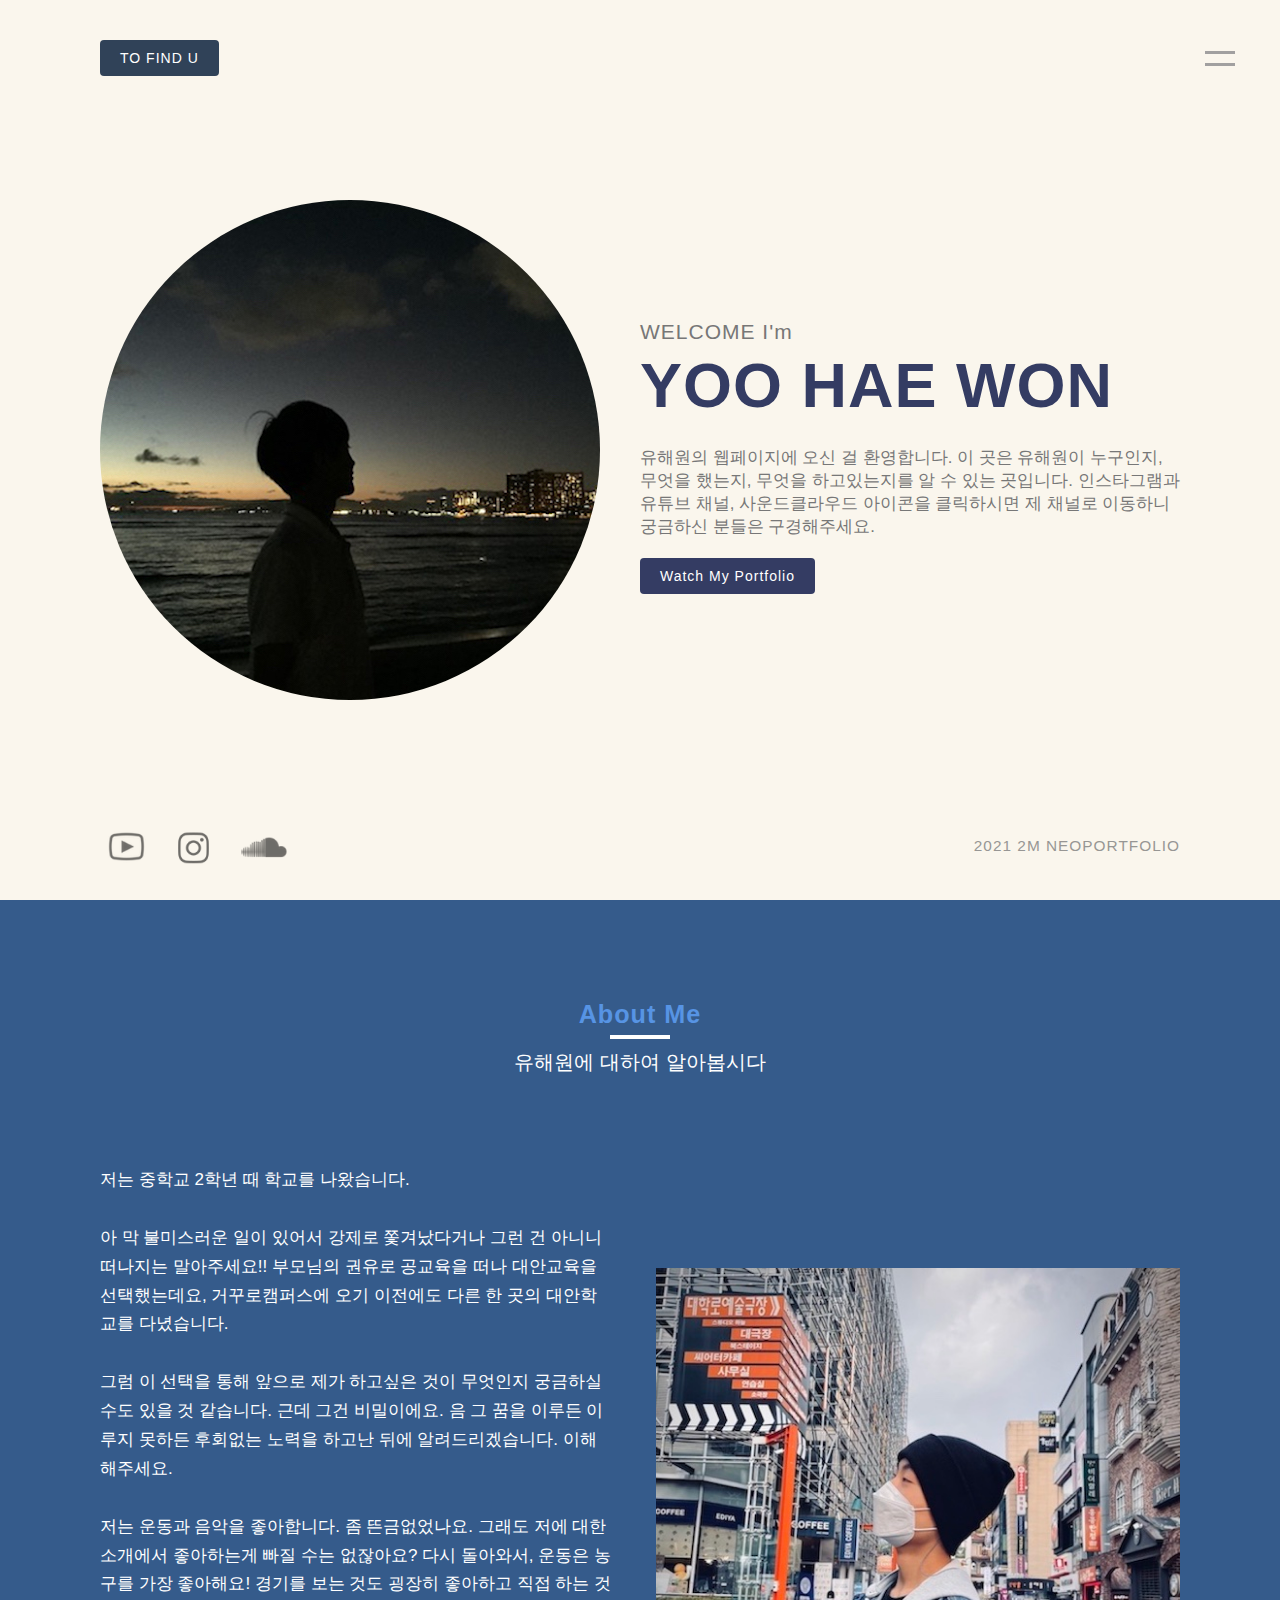
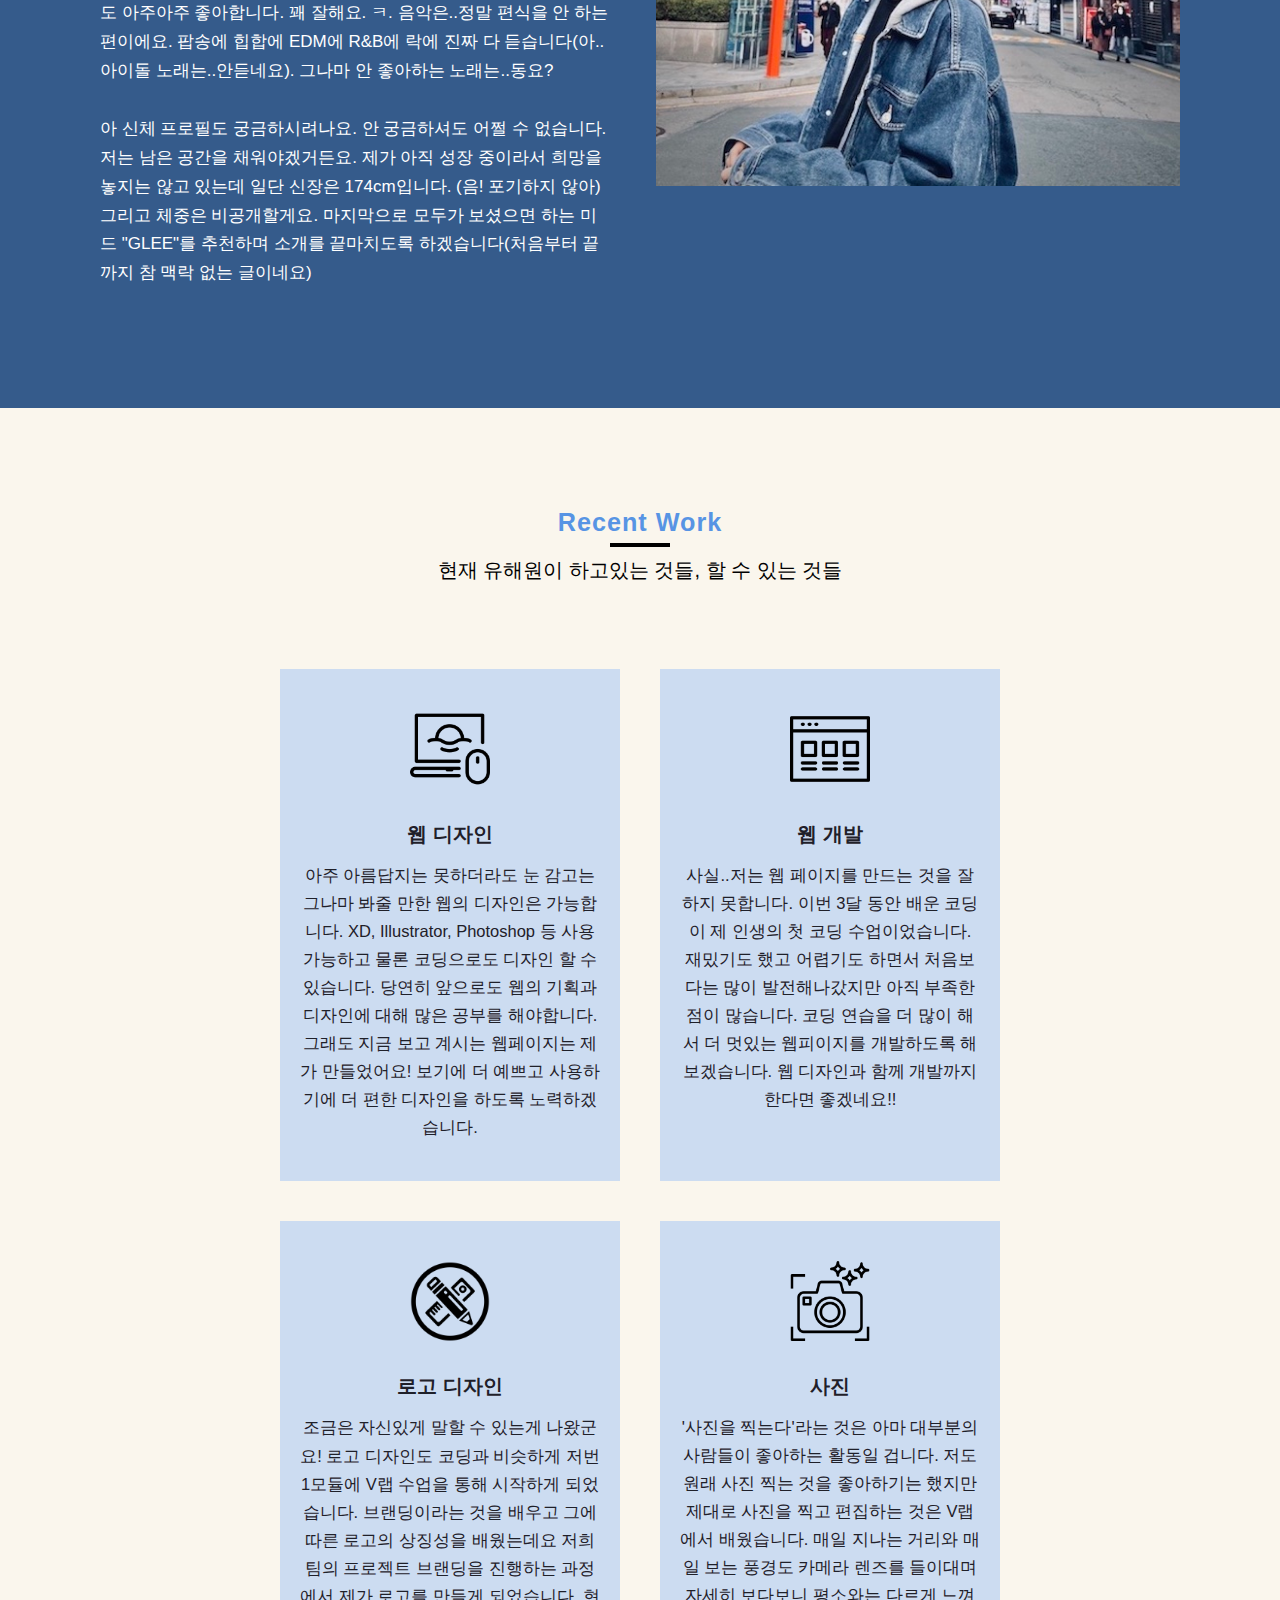
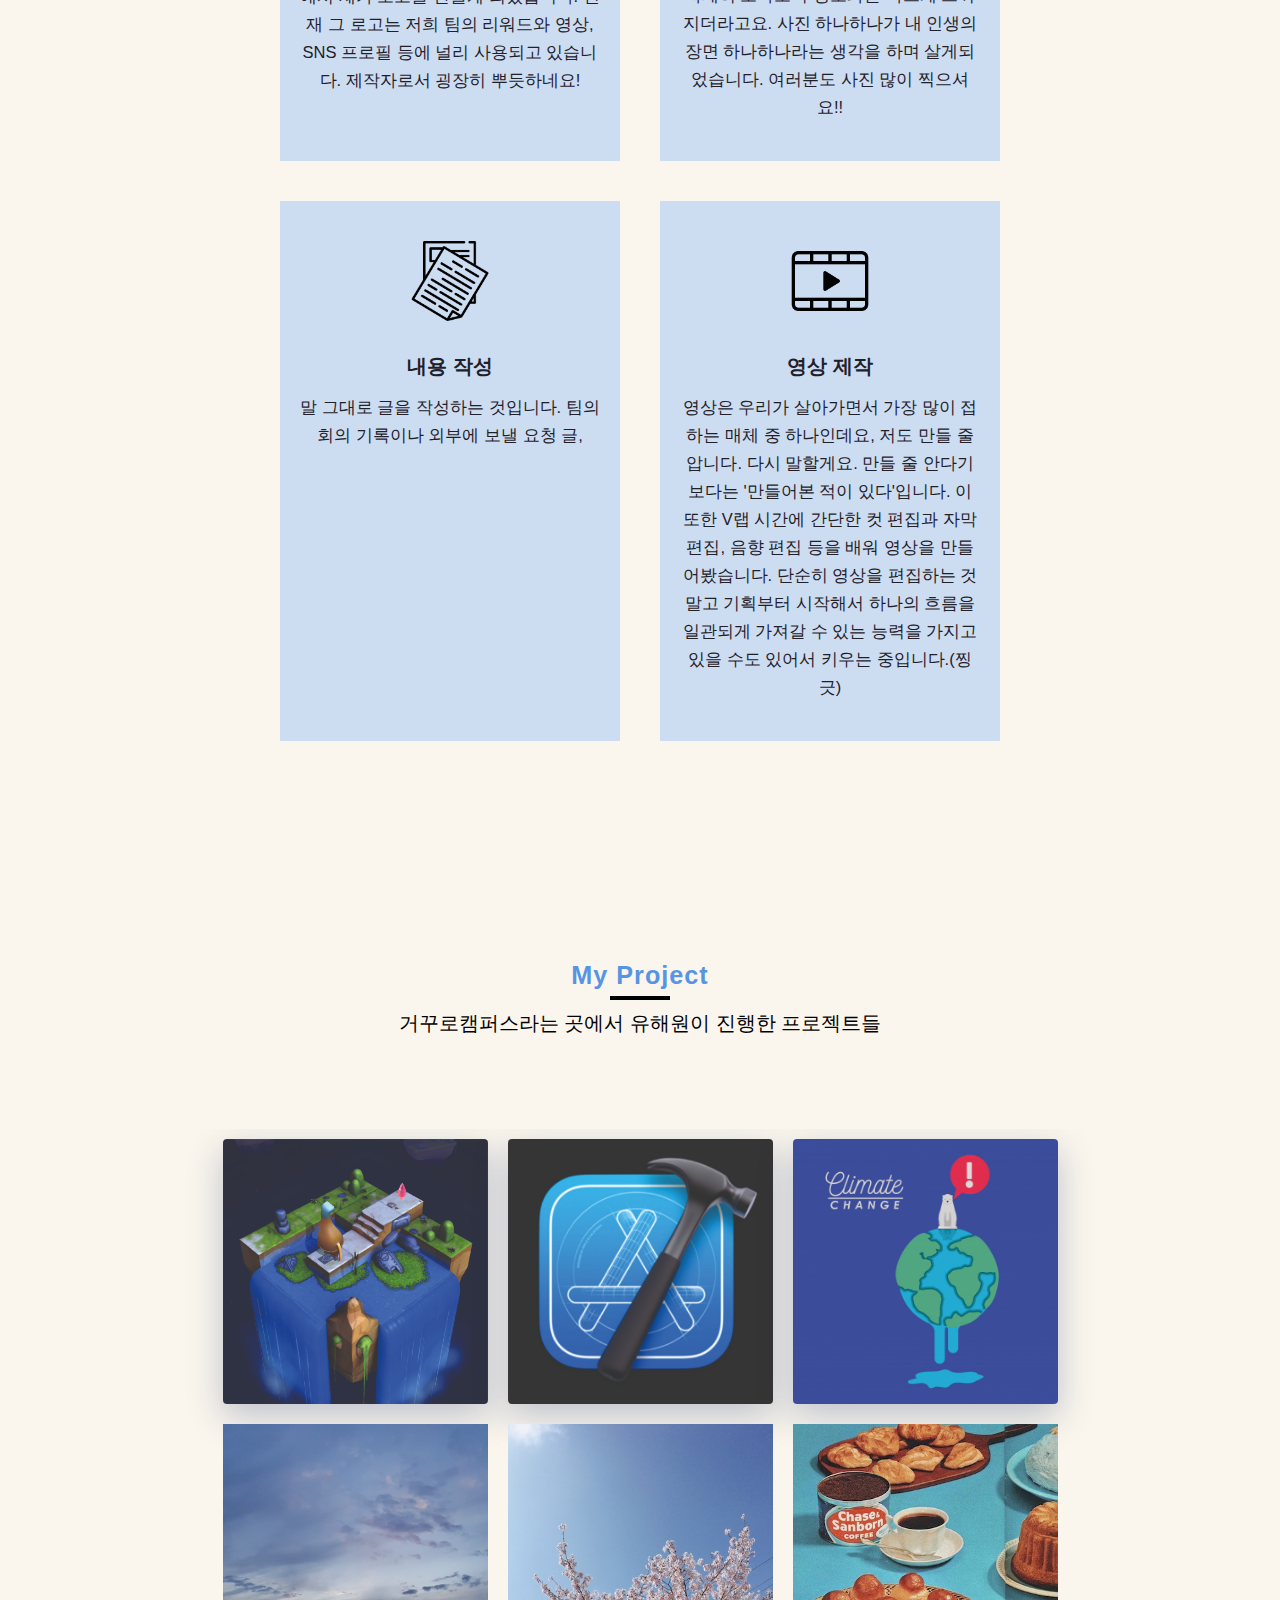
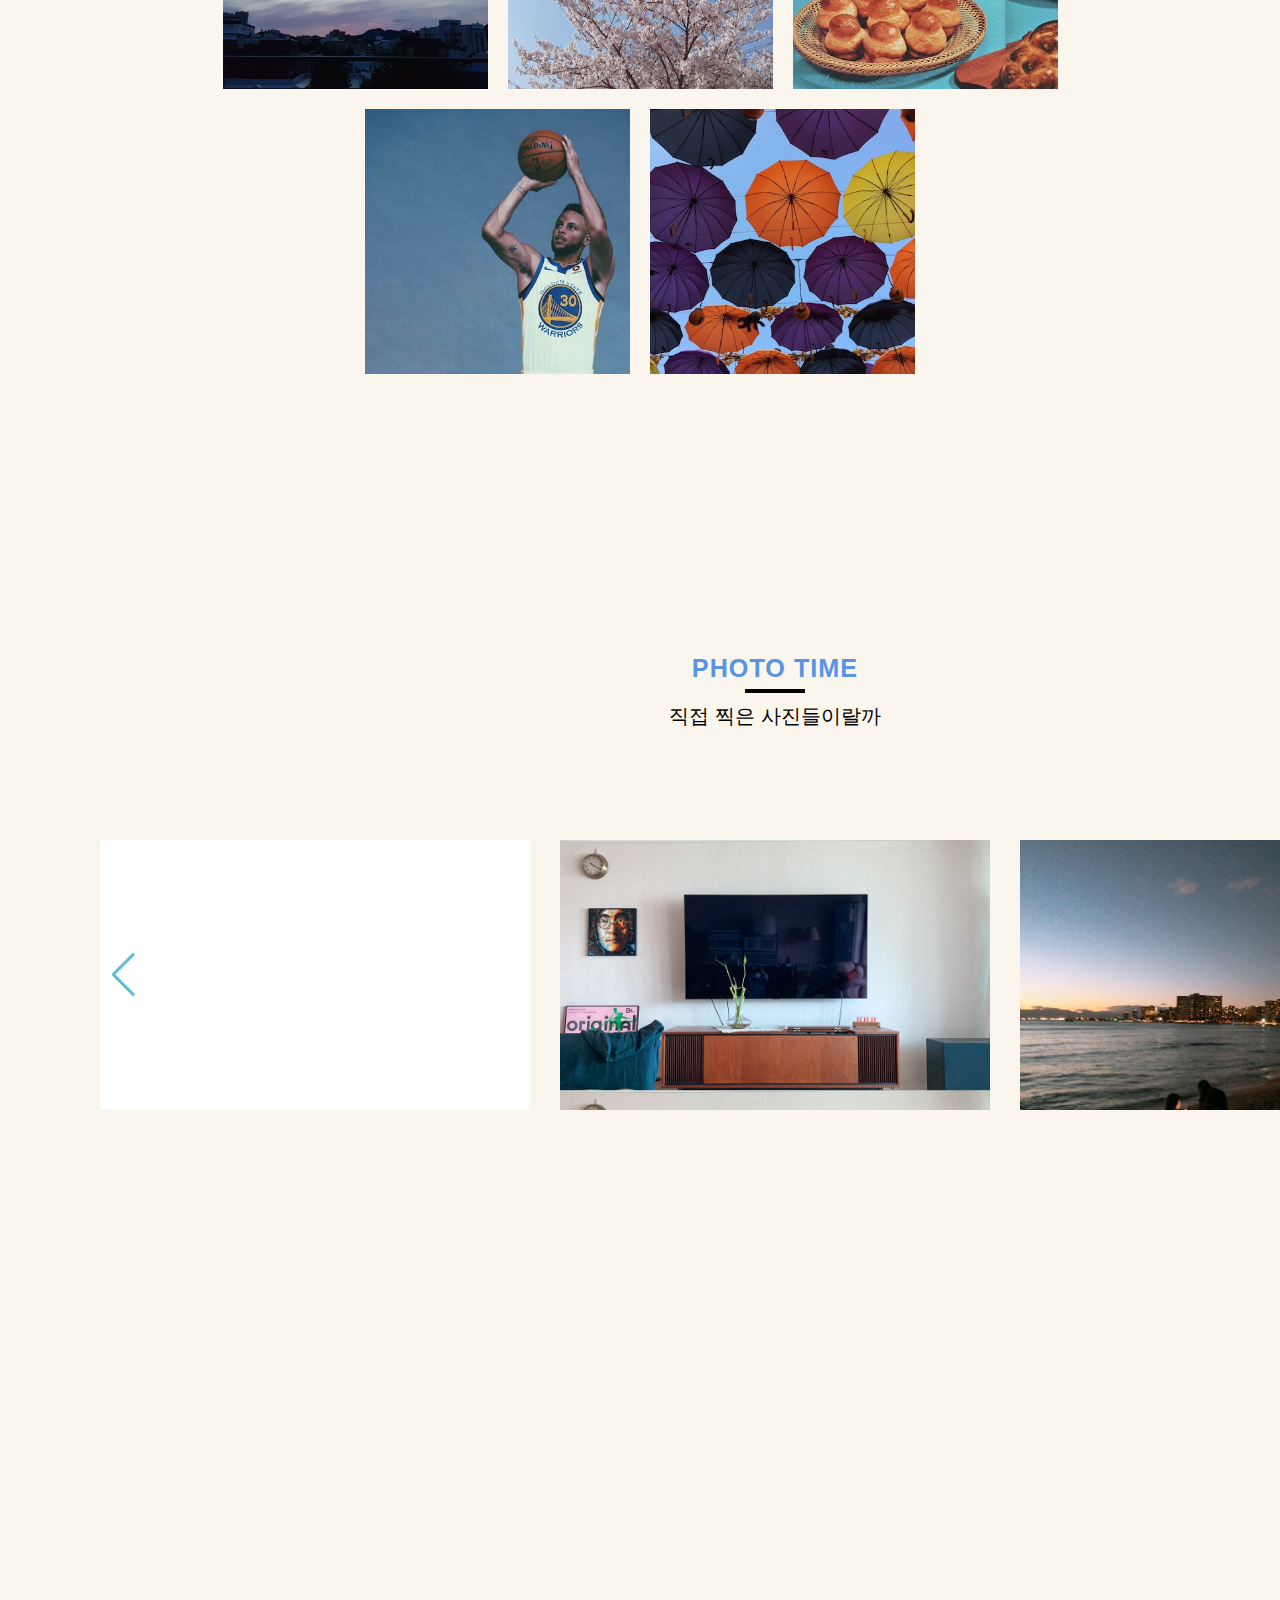
==== index.html @ 7037e087 "project" ====
<!DOCTYPE html>
<html lang="en">

<head>
    <meta charset="UTF-8">
    <meta name="viewport" content="width=device-width, initial-scale=1.0">
    <title>About NEO</title>
    <link rel="stylesheet" href="style.css">
    <link rel="stylesheet " href="color.css">
    <link rel="shortcut icon " type="image/x-icon " href="./LOGO.png">
    <link rel="stylesheet" href="https://cdnjs.cloudflare.com/ajax/libs/font-awesome/5.13.0/css/all.min.css">
</head>

<body>
    <section class="sec" id="home">
        <header>
            <div class="toggle"></div>
            <a href="#" class="btn">TO FIND U</a>
        </header>
        <div class="imgBx_">
            <img src="./banner1.JPG" class="cover">
        </div>
        <div class="content_">
            <h2> WELCOME I'm<br><span>YOO HAE WON</span></h2>
            <p>유해원의 웹페이지에 오신 걸 환영합니다. 이 곳은 유해원이 누구인지, 무엇을 했는지, 무엇을 하고있는지를 알 수 있는 곳입니다. 인스타그램과 유튜브 채널, 사운드클라우드 아이콘을 클릭하시면 제 채널로 이동하니 궁금하신 분들은 구경해주세요. </p>
            <a href="#" class="btn">Watch My Portfolio</a>
        </div>
        <footer>
            <ul class="sci ">
                <li>
                    <a href="https://www.youtube.com/channel/UCB0CIN9B2LdR_kAH5vU1d2Q "><img src="youtube.png"></a>
                </li>
                <li>
                    <a href="https://www.instagram.com/neneoo04/ "><img src="instagram.png"></a>
                </li>
                <li>
                    <a href="https://soundcloud.com/user-39174974 "><img src="soundcloud.png"></a>
                </li>
            </ul>
            <p class="copyrightText ">2021 2M NEOPORTFOLIO</p>
        </footer>
    </section>

    <div class="sidebar">
        <ul class="menu">
            <li><a href="#home">Home</a></li>
            <li><a href="#About">About</a></li>
            <li><a href="#services">Work</a></li>
            <li><a href="#work">Project</a></li>
            <li><a href="#slider">Photo</a></li>
        </ul>
    </div>

    <section class="about" id="About">
        <div class="title white">
            <h2>About Me</h2>
            <p>유해원에 대하여 알아봅시다</p>
        </div>
        <div class="content">
            <div class="textBx">
                <p>
                    저는 중학교 2학년 때 학교를 나왔습니다. <br><br> 아 막 불미스러운 일이 있어서 강제로 쫓겨났다거나 그런 건 아니니 떠나지는 말아주세요!! 부모님의 권유로 공교육을 떠나 대안교육을 선택했는데요, 거꾸로캠퍼스에 오기 이전에도 다른 한 곳의 대안학교를 다녔습니다.<br><br> 그럼 이 선택을 통해 앞으로 제가 하고싶은 것이 무엇인지 궁금하실 수도 있을 것 같습니다. 근데 그건 비밀이에요. 음 그 꿈을 이루든
                    이루지 못하든 후회없는 노력을 하고난 뒤에 알려드리겠습니다. 이해해주세요.<br><br> 저는 운동과 음악을 좋아합니다. 좀 뜬금없었나요. 그래도 저에 대한 소개에서 좋아하는게 빠질 수는 없잖아요? 다시 돌아와서, 운동은 농구를 가장 좋아해요! 경기를 보는 것도 굉장히 좋아하고 직접 하는 것도 아주아주 좋아합니다. 꽤 잘해요. ㅋ. 음악은..정말 편식을 안 하는 편이에요. 팝송에 힙합에 EDM에 R&B에 락에
                    진짜 다 듣습니다(아..아이돌 노래는..안듣네요). 그나마 안 좋아하는 노래는..동요?<br><br> 아 신체 프로필도 궁금하시려나요. 안 궁금하셔도 어쩔 수 없습니다. 저는 남은 공간을 채워야겠거든요. 제가 아직 성장 중이라서 희망을 놓지는 않고 있는데 일단 신장은 174cm입니다. (음! 포기하지 않아) 그리고 체중은 비공개할게요. 마지막으로 모두가 보셨으면 하는 미드 "GLEE"를 추천하며 소개를 끝마치도록
                    하겠습니다(처음부터 끝까지 참 맥락 없는 글이네요)
                </p>
            </div>
            <div class="imgBx">
                <img src="bg1 .jpg">
            </div>
    </section>

    <section class="services" id="services">
        <div class="title ">
            <h2>Recent Work</h2>
            <p>현재 유해원이 하고있는 것들, 할 수 있는 것들</p>
        </div>
        <div class="content">
            <div class="servicesBx">
                <img src="icon1.png">
                <h2>웹 디자인</h2>
                <p>아주 아름답지는 못하더라도 눈 감고는 그나마 봐줄 만한 웹의 디자인은 가능합니다. XD, Illustrator, Photoshop 등 사용 가능하고 물론 코딩으로도 디자인 할 수 있습니다. 당연히 앞으로도 웹의 기획과 디자인에 대해 많은 공부를 해야합니다. 그래도 지금 보고 계시는 웹페이지는 제가 만들었어요! 보기에 더 예쁘고 사용하기에 더 편한 디자인을 하도록 노력하겠습니다. </p>
            </div>
            <div class="servicesBx">
                <img src="icon2.png">
                <h2>웹 개발</h2>
                <p>사실..저는 웹 페이지를 만드는 것을 잘하지 못합니다. 이번 3달 동안 배운 코딩이 제 인생의 첫 코딩 수업이었습니다. 재밌기도 했고 어렵기도 하면서 처음보다는 많이 발전해나갔지만 아직 부족한 점이 많습니다. 코딩 연습을 더 많이 해서 더 멋있는 웹피이지를 개발하도록 해보겠습니다. 웹 디자인과 함께 개발까지 한다면 좋겠네요!!</p>
            </div>
            <div class="servicesBx">
                <img src="icon3.png">
                <h2>로고 디자인</h2>
                <p>조금은 자신있게 말할 수 있는게 나왔군요! 로고 디자인도 코딩과 비슷하게 저번 1모듈에 V랩 수업을 통해 시작하게 되었습니다. 브랜딩이라는 것을 배우고 그에 따른 로고의 상징성을 배웠는데요 저희 팀의 프로젝트 브랜딩을 진행하는 과정에서 제가 로고를 만들게 되었습니다. 현재 그 로고는 저희 팀의 리워드와 영상, SNS 프로필 등에 널리 사용되고 있습니다. 제작자로서 굉장히 뿌듯하네요!
                </p>
            </div>
            <div class="servicesBx">
                <img src="icon4.png">
                <h2>사진</h2>
                <p>'사진을 찍는다'라는 것은 아마 대부분의 사람들이 좋아하는 활동일 겁니다. 저도 원래 사진 찍는 것을 좋아하기는 했지만 제대로 사진을 찍고 편집하는 것은 V랩에서 배웠습니다. 매일 지나는 거리와 매일 보는 풍경도 카메라 렌즈를 들이대며 자세히 보다보니 평소와는 다르게 느껴지더라고요. 사진 하나하나가 내 인생의 장면 하나하나라는 생각을 하며 살게되었습니다. 여러분도 사진 많이 찍으셔요!!
                </p>
            </div>
            <div class="servicesBx">
                <img src="icon5.png">
                <h2>내용 작성</h2>
                <p>말 그대로 글을 작성하는 것입니다. 팀의 회의 기록이나 외부에 보낼 요청 글,
                </p>
            </div>
            <div class="servicesBx">
                <img src="icon6.png">
                <h2>영상 제작</h2>
                <p>영상은 우리가 살아가면서 가장 많이 접하는 매체 중 하나인데요, 저도 만들 줄 압니다. 다시 말할게요. 만들 줄 안다기보다는 '만들어본 적이 있다'입니다. 이 또한 V랩 시간에 간단한 컷 편집과 자막 편집, 음향 편집 등을 배워 영상을 만들어봤습니다. 단순히 영상을 편집하는 것 말고 기획부터 시작해서 하나의 흐름을 일관되게 가져갈 수 있는 능력을 가지고 있을 수도 있어서 키우는 중입니다.(찡긋)</p>
            </div>
        </div>
    </section>

    <section class="work" id="work">
        <div class="title ">
            <h2>My Project</h2>
            <p>거꾸로캠퍼스라는 곳에서 유해원이 진행한 프로젝트들</p>

        </div>
        <div class="content">
            <div class="workBx">
                <div class="wolk">
                    <input class="modal-btn" type="checkbox" id="modal-btn" name="modal-btn" />
                    <label for="modal-btn">
                        <div class="textBx">
                            <h3>2020 3M<br/>
                                <div class="ju">개인주제프로젝트</div>
                            </h3>
                        </div>
                    </label>
                    <div class="modal">
                        <div class="modal-wrap">
                            <img src="./project1.jpg" alt="">
                            <p>Contrary to popular belief, Lorem Ipsum is not simply random text. It has roots in a piece of classical Latin literature from 45 BC, making it over 2000 years old.</p>
                        </div>
                    </div>
                </div>
            </div>
            <!-- <div class="workBx">
                <div class="imgBx">
                    <img src="img1.jpg">
                </div>
                <div class="textBx ">
                    <h3>2020 3M<br/>
                        <div class="ju">개인주제프로젝트</div>
                    </h3>
                </div>
            </div> -->
            <div class="workBx">
                <div class="wolk">
                    <input class="modal-btn2" type="checkbox" id="modal-btn2" name="modal-btn2" />
                    <label for="modal-btn2">
                        <div class="textBx">
                            <h3>2020 4M<br/>
                                <div class="ju">개인주제프로젝트</div>
                            </h3>
                        </div>
                    </label>
                    <div class="modal2">
                        <div class="modal-wrap2">
                            <img src="./project2.jpg" alt="">
                            <p>Contrary to popular belief, Lorem Ipsum is not simply random text. It has roots in a piece of classical Latin literature from 45 BC, making it over 2000 years old.</p>
                        </div>
                    </div>
                </div>
            </div>
            <div class="workBx">
                <div class="wolk">
                    <input class="modal-btn3" type="checkbox" id="modal-btn3" name="modal-btn3" />
                    <label for="modal-btn3">
                        <div class="textBx">
                            <h3>2020 3M<br/>
                                <div class="ju">주제중심프로젝트</div>
                            </h3>
                        </div>
                    </label>
                    <div class="modal3">
                        <div class="modal-wrap3">
                            <img src="./project3.jpg" alt="">
                            <p>Contrary to popular belief, Lorem Ipsum is not simply random text. It has roots in a piece of classical Latin literature from 45 BC, making it over 2000 years old.</p>
                        </div>
                    </div>
                </div>
            </div>
            <div class="workBx">
                <div class="imgBx">
                    <img src="img4.jpg">
                </div>
                <div class="textBx">
                    <h3>2020 4M<br/>
                        <div class="ju">주제중심</div>
                    </h3>
                </div>
            </div>
            <div class="workBx">
                <div class="imgBx">
                    <img src="img5.jpg">
                </div>
                <div class="textBx ">
                    <h3>2020 3M<br/>
                        <div class="ju ">문제정의-기초</div>
                    </h3>
                </div>
            </div>
            <div class="workBx">
                <div class="imgBx ">
                    <img src="img6.jpg">
                </div>
                <div class="textBx">
                    <h3>2020 4M<br/>
                        <div class="ju">문제정의-기초</div>
                    </h3>
                </div>
            </div>
            <div class="workBx">
                <div class="imgBx">
                    <img src="img7.jpg">
                </div>
                <div class="textBx">
                    <h3>2021 1M<br/>
                        <div class="ju">문제정의-심화</div>
                    </h3>
                </div>
            </div>
            <div class="workBx">
                <div class="imgBx">
                    <img src="img8.jpg">
                </div>
                <div class="textBx ">
                    <h3>2021 1M<br/>
                        <div class="ju ">알파랩-V랩</div>
                    </h3>
                </div>
            </div>
        </div>

        <section class="slider" id="slider">
            <div class="title">
                <h2>PHOTO TIME</h2>
                <p>직접 찍은 사진들이랄까</p>
            </div>
            <!-- swiper슬라이더 메인컨테이너 -->
            <div class="swiper-container">
                <!-- 보여지는 영역 -->
                <div class="swiper-wrapper">
                    <!-- div class="swiper-slide " 를 추가하면된다 -->
                    <div class="swiper-slide img1"></div>
                    <div class="swiper-slide img2"></div>
                    <div class="swiper-slide img3"></div>
                    <div class="swiper-slide img4"></div>
                    <div class="swiper-slide img5"></div>
                    <div class="swiper-slide img6"></div>
                </div>
                <!-- 페이징 버튼 처리 -->
                <div class="swiper-pagination"></div>

                <!-- 방향 버튼 상황에 따라 추가 삭제가능 -->
                <div class="swiper-button-prev"></div>
                <div class="swiper-button-next"></div>
            </div>
        </section>
        </div>


        <meta name="viewport " content="width=device-width, initial-scale=1, minimum-scale=1, maximum-scale=1">
        <script src="https://unpkg.com/swiper/swiper-bundle.min.js"></script>
    </section>

    <script>
        let menuToggle = document.querySelector('.toggle');
        let sidebar = document.querySelector('.sidebar');
        menuToggle.onclick = function() {
            menuToggle.classList.toggle('active')
            sidebar.classList.toggle('active')
        }
    </script>
    <script type="text/javascript " src="script.js"></script>
</body>

</html>
---- style.css ----
@import url('https://fonts.googleapis.com/css2?family=Poppins:ital,wght@0,100;0,200;0,300;0,400;0,500;0,600;0,700;0,800;0,900;1,100;1,200;1,300;1,400;1,500;1,600;1,700;1,800;1,900&display=swap');
@import url('https://fonts.googleapis.com/css2?family=Noto+Sans+KR:wght@300;400;500;700;900&display=swap');
* {
    margin: 0;
    padding: 0;
    box-sizing: border-box;
    font-family: 'Poppins', sans-serif;
    font-family: 'Noto+Sans+KR', sans-serif;
    scroll-behavior: smooth;
}

html,
body {
    position: relative;
    height: 140vh;
}

body {
    overflow-x: hidden;
    margin: 0;
    padding: 0;
    font-size: 14px;
    color: #000;
    background: rgb(250, 246, 237);
}

section {
    padding: 100px;
    min-height: 100vh;
}

p {
    font-size: 1.1em;
    margin: 20px 0;
    font-weight: 350;
}

.sidebar {
    right: -100%;
    position: fixed;
    background-color: rgb(56, 61, 94);
    display: flex;
    justify-content: center;
    align-items: center;
    top: 0;
    width: 56%;
    height: 100%;
    padding: 40px;
    transition: 1s;
    z-index: 90;
}

.sidbar ul {
    display: flex;
    justify-content: center;
    align-items: center;
    flex-direction: column;
}

.sidebar ul li {
    list-style: none;
}

.sidebar ul li a {
    color: #fff;
    text-decoration: none;
    font-size: 2em;
    margin: 10px 0;
    font-weight: 400;
    letter-spacing: 2px;
    text-transform: uppercase;
}

.sidebar ul li a:hover {
    color: #6495d6;
}

.sidebar.active {
    right: 0;
}

.toggle {
    position: fixed;
    right: 40px;
    width: 40px;
    height: 40px;
    display: flex;
    justify-content: center;
    align-items: center;
    cursor: pointer;
    z-index: 100;
    transition: 0.5s;
}

.toggle::before {
    content: '';
    position: absolute;
    width: 30px;
    height: 3px;
    background: rgb(161, 160, 160);
    transform: translateY(-6px);
    transition: 0.5s;
}

.toggle::after {
    content: '';
    position: absolute;
    width: 30px;
    height: 3px;
    background: rgb(161, 160, 160);
    transform: translateY(6px);
    transition: 0.5s;
}

.toggle.active::before {
    transform: translateY(0px) rotate(45deg);
}

.toggle.active::after {
    transform: translateY(0px) rotate(-45deg);
}

.btn {
    position: relative;
    display: inline-block;
    padding: 10px 20px;
    text-decoration: none;
    background: #304258;
    color: #fff;
    font-weight: 500;
    border-radius: 4px;
    letter-spacing: 1px;
}

header {
    position: absolute;
    left: 0;
    top: 0;
    width: 100%;
    padding: 40px 100px;
    display: flex;
    justify-content: space-between;
    align-items: center;
    transition: 0.5s;
}

.sec {
    position: relative;
    left: 0;
    width: 100%;
    min-height: 100vh;
    padding: 100px;
    display: flex;
    justify-content: space-between;
    align-items: center;
    transition: 1s;
}

.sec .content_ {
    max-width: 700px;
    margin-left: 40px;
}

.sec .content_ h2 {
    font-weight: 500;
    letter-spacing: 1px;
    color: #777;
    line-height: 2.5em;
}

.sec .content_ h2 span {
    font-weight: 700;
    color: rgb(52, 60, 99);
    font-size: 3em;
}

.sec .content_ p {
    color: #777;
    font-size: 1.2em;
    font-weight: normal;
    margin-bottom: 20px;
}

.sec .content_ .btn {
    background: rgb(52, 60, 99);
    color: #fff
}

footer {
    position: absolute;
    bottom: 0;
    left: 0;
    padding: 20px 100px;
    opacity: 0.75;
    width: 100%;
    display: flex;
    justify-content: space-between;
}

.sci {
    position: relative;
    display: flex;
    align-items: center;
}

.sci li {
    list-style: none;
}

.sci li a {
    position: relative;
    margin-right: 20px;
    display: inline-block;
    transform: scale(0.75);
    opacity: 0.75;
}

.sci li :hover {
    opacity: 1;
}

.copyrightText {
    font-weight: 500;
    color: #777;
    letter-spacing: 1px;
}

.sec .imgBx_ {
    position: relative;
    min-width: 500px;
    height: 500px;
    border-radius: 50%;
    overflow: hidden;
}

.title {
    width: 100%;
    text-align: center;
}

.title h2 {
    position: relative;
    color: #5794e4;
    font-size: 1.8em;
    font-weight: 700;
    letter-spacing: 1px;
}

.title p {
    max-width: 700px;
    font-size: 20px;
    font-weight: 350;
    display: inline-block;
}

.title h2::before {
    content: '';
    position: absolute;
    left: 50%;
    transform: translateX(-50%);
    bottom: -10px;
    width: 60px;
    height: 4px;
    background: #000;
}

.thtle.white h2,
.title.white p {
    color: #fff;
}

.title.white h2::before {
    background: #ffff;
}

.about {
    background: rgb(53, 91, 139);
}

.about .content {
    display: flex;
    justify-content: space-between;
    margin-top: 50px;
}

.about .content .textBx {
    /* min-width: 49%; */
    width: 49%;
}

.about .content .textBx p {
    color: #fff;
    font-size: 17px;
    font-weight: 300;
}

.about .content .imgBx {
    display: flex;
    text-align: center;
    align-items: center;
    justify-content: center;
    /* margin-top: 3%; */
    margin-left: 4%;
}

.about .content .imgBx img {
    max-width: 100%;
}

@media(max-width: 991px) {
    .about .content {
        flex-direction: column;
    }
    .about .content .textBx {
        /* min-width: 49%; */
        width: 100%;
    }
    .about .content .imgBx {
        display: flex;
        text-align: center;
        align-items: center;
        justify-content: center;
    }
    .about .content .imgBx img {
        max-width: 70%;
    }
}

.services .content {
    display: flex;
    justify-content: center;
    flex-direction: row;
    flex-wrap: wrap;
    margin-top: 5vh;
}

.services .content .servicesBx {
    padding: 40px 20px;
    max-width: 340px;
    margin: 20px;
    transition: 0.5s;
    text-align: center;
    background: #ccdcf1;
}

.services .content .servicesBx:hover {
    background: #8cafdd;
}

.services .content .servicesBx img {
    max-width: 80px;
    transition: 0.5s;
}

.services .content .servicesBx:hover img {
    filter: invert(1);
}

.services .content .servicesBx h2 {
    margin-top: 20px;
    margin-bottom: 10px;
    font-size: 20px;
    font-weight: 600;
    transition: 0.5s;
}

.services .content .servicesBx:hover h2 {
    color: #fff;
}

.services .content .servicesBx p {
    margin: 0;
    transition: 0.5s;
}

.services .content .servicesBx:hover p {
    color: #fff;
}

.work .content {
    display: flex;
    justify-content: center;
    flex-direction: row;
    flex-wrap: wrap;
    margin-top: 8vh;
    margin-bottom: 30vh;
}

.work .content .workBx {
    position: relative;
    width: 265px;
    height: 265px;
    margin: 10px;
    transition: 0.5s;
    text-align: center;
}

.work .content .workBx .imgBx,
.work .content .workBx .textBx {
    position: absolute;
    top: 0;
    left: 0;
    width: 100%;
    height: 100%;
    display: flex;
    justify-content: center;
    align-items: center;
}

.work .content .workBx .imgBx img {
    position: absolute;
    top: 0;
    left: 0;
    width: 100%;
    height: 100%;
    object-fit: cover;
}

.work .content .workBx .textBx {
    opacity: 0;
    transition: 0.5s;
}

.work .content .workBx .wolk:hover .textBx {
    opacity: 1 !important;
}

.work .content .workBx .textBx h3 {
    color: #fff;
    text-transform: uppercase;
    letter-spacing: 1px;
    font-weight: 400;
    font-size: 1em;
}

.ju {
    font-size: 30px;
    font-weight: 600;
}

.swiper-container {
    width: 100%;
    height: 30vh;
    margin-top: 10vh;
}

.swiper-slide {
    text-align: center;
    font-size: 18px;
    background: #fff;
    /* Center slide text vertically */
    display: -webkit-box;
    display: -ms-flexbox;
    display: -webkit-flex;
    display: flex;
    -webkit-box-pack: center;
    -ms-flex-pack: center;
    -webkit-justify-content: center;
    justify-content: center;
    -webkit-box-align: center;
    -ms-flex-align: center;
    -webkit-align-items: center;
    align-items: center;
    /* background-image: url(./slider1.jpg); */
    background-size: 100%;
    overflow: hidden;
}

.img1 {
    background-image: url(./slider1.jpg);
    background-size: 100%;
}

.img2 {
    background-image: url('./slider2.JPG');
    background-size: 100%;
}

.img3 {
    background-image: url(./slider3.jpg);
    background-size: 100%;
}

.img4 {
    background-image: url(./slider4.jpg);
    background-size: 100%;
}

.img5 {
    background-image: url(./slider5.jpg);
    background-size: 100%;
}

.img6 {
    background-image: url(./slider6.jpg);
    background-size: 100%;
}

.swiper-container-vertical>.swiper-pagination-bullets {
    top: unset !important;
    bottom: 10px;
    left: 0;
    width: 100%;
}

.swiper-container-vertical>.swiper-pagination-bullets .swiper-pagination-bullet {
    display: inline-block !important;
    margin: 6px 2px !important;
}

.slider {
    position: relative;
    margin: auto;
    bottom: 0;
    width: 150vh;
    padding: 0%;
    justify-content: center;
    align-items: center;
}

@media(max-width: 991px) {
    .sec {
        padding: 40px;
        flex-direction: column;
        justify-content: center;
    }
    header,
    footer {
        padding: 20px 40px;
    }
    .sec .imgBx_ {
        width: 300px;
        min-width: 300px;
        height: 300px;
        margin-top: 30px;
    }
    .sec .content_ {
        margin-bottom: 100px;
        margin-left: 0;
        min-width: 100%;
    }
    .sec .content_ .btn {
        margin-right: 13px;
        ;
    }
    footer {
        flex-direction: row;
        align-items: flex-start;
        margin-bottom: 17px;
    }
    .sec .content_ h2 span {
        font-size: 2em;
    }
    .sec .imgBx_ .cover {
        width: 300px;
        min-width: 300px;
        height: 300px;
    }
}

@import url('https://fonts.googleapis.com/css?family=Poppins:400,500,600,700,800,900');
*,
*::before,
*::after {
    box-sizing: border-box;
}

.content {
    font-family: 'Poppins', sans-serif;
    font-weight: 400;
    font-size: 15px;
    line-height: 1.7;
    color: #1f2029;
    /* background-color: #fff; */
    overflow: hidden;
    /* background-image: url('https://assets.codepen.io/1462889/back-page.svg'); */
    background-position: center;
    background-repeat: no-repeat;
    background-size: 101%;
}

.content .section full-height .modal .modal-wrap p {
    font-family: 'Poppins', sans-serif;
    font-weight: 400;
    font-size: 16px;
    line-height: 1.7;
    color: #1f2029;
}

.content .section full-height .modal2 .modal-wrap2 p {
    font-family: 'Poppins', sans-serif;
    font-weight: 400;
    font-size: 16px;
    line-height: 1.7;
    color: #1f2029;
}

.content .section full-height .modal3 .modal-wrap3 p {
    font-family: 'Poppins', sans-serif;
    font-weight: 400;
    font-size: 16px;
    line-height: 1.7;
    color: #1f2029;
}

.wolk {
    position: relative;
    width: 100%;
    display: block;
    display: -ms-flexbox;
    display: flex;
    -ms-flex-wrap: wrap;
    flex-wrap: wrap;
    -ms-flex-pack: center;
    justify-content: center;
}

.full-height {
    min-height: 100vh;
}

[type="checkbox"]:checked,
[type="checkbox"]:not(:checked) {
    position: absolute;
    left: -9999px;
}

.modal-btn:checked+label,
.modal-btn:not(:checked)+label {
    position: relative;
    font-family: 'Poppins', sans-serif;
    font-weight: 500;
    font-size: 15px;
    line-height: 2;
    width: 265px;
    min-width: 265px;
    height: 265px;
    transition: all 200ms linear;
    border-radius: 4px;
    letter-spacing: 1px;
    display: -webkit-inline-flex;
    display: -ms-inline-flexbox;
    display: inline-flex;
    -webkit-align-items: center;
    -moz-align-items: center;
    -ms-align-items: center;
    align-items: center;
    -webkit-justify-content: center;
    -moz-justify-content: center;
    -ms-justify-content: center;
    justify-content: center;
    -ms-flex-pack: center;
    text-align: center;
    -ms-flex-item-align: center;
    align-self: center;
    border: none;
    cursor: pointer;
    background-image: url(./img1.jpg);
    background-size: 100%;
    /* background-color: #102770;
    color: #ffeba7; */
    box-shadow: 0 12px 35px 0 rgba(16, 39, 112, .25);
}

.modal-btn2:checked+label,
.modal-btn2:not(:checked)+label {
    position: relative;
    font-family: 'Poppins', sans-serif;
    font-weight: 500;
    font-size: 15px;
    line-height: 2;
    width: 265px;
    min-width: 265px;
    height: 265px;
    transition: all 200ms linear;
    border-radius: 4px;
    letter-spacing: 1px;
    display: -webkit-inline-flex;
    display: -ms-inline-flexbox;
    display: inline-flex;
    -webkit-align-items: center;
    -moz-align-items: center;
    -ms-align-items: center;
    align-items: center;
    -webkit-justify-content: center;
    -moz-justify-content: center;
    -ms-justify-content: center;
    justify-content: center;
    -ms-flex-pack: center;
    text-align: center;
    -ms-flex-item-align: center;
    align-self: center;
    border: none;
    cursor: pointer;
    background-image: url(./img2.jpg);
    background-size: 100%;
    /* background-color: #102770;
    color: #ffeba7; */
    box-shadow: 0 12px 35px 0 rgba(16, 39, 112, .25);
}

.modal-btn3:checked+label,
.modal-btn3:not(:checked)+label {
    position: relative;
    font-family: 'Poppins', sans-serif;
    font-weight: 500;
    font-size: 15px;
    line-height: 2;
    width: 265px;
    min-width: 265px;
    height: 265px;
    transition: all 200ms linear;
    border-radius: 4px;
    letter-spacing: 1px;
    display: -webkit-inline-flex;
    display: -ms-inline-flexbox;
    display: inline-flex;
    -webkit-align-items: center;
    -moz-align-items: center;
    -ms-align-items: center;
    align-items: center;
    -webkit-justify-content: center;
    -moz-justify-content: center;
    -ms-justify-content: center;
    justify-content: center;
    -ms-flex-pack: center;
    text-align: center;
    -ms-flex-item-align: center;
    align-self: center;
    border: none;
    cursor: pointer;
    background-image: url(./img3.jpg);
    background-size: 100%;
    /* background-color: #102770;
    color: #ffeba7; */
    box-shadow: 0 12px 35px 0 rgba(16, 39, 112, .25);
}

.modal-btn:not(:checked)+label:hover {
    opacity: 0.7;
}

.modal-btn2:not(:checked)+label:hover {
    opacity: 0.7;
}

.modal-btn3:not(:checked)+label:hover {
    opacity: 0.7;
}

.modal-btn:checked+label .uil,
.modal-btn:not(:checked)+label .uil {
    margin-left: 10px;
    font-size: 18px;
}

.modal-btn2:checked+label .uil,
.modal-btn2:not(:checked)+label .uil {
    margin-left: 10px;
    font-size: 18px;
}

.modal-btn3:checked+label .uil,
.modal-btn3:not(:checked)+label .uil {
    margin-left: 10px;
    font-size: 18px;
}

.modal-btn:checked+label:after,
.modal-btn:not(:checked)+label:after {
    position: fixed;
    top: 30px;
    right: 30px;
    z-index: 110;
    width: 40px;
    border-radius: 3px;
    height: 30px;
    text-align: center;
    line-height: 33px;
    font-size: 25px;
    font-weight: 800;
    background-color: #ffeba7;
    color: #102770;
    font-family: 'unicons';
    /* content: '\eac6'; */
    content: "×";
    box-shadow: 0 12px 25px 0 rgba(16, 39, 112, .25);
    transition: all 200ms linear;
    opacity: 0;
    pointer-events: none;
    transform: translateY(20px);
}

.modal-btn2:checked+label:after,
.modal-btn2:not(:checked)+label:after {
    position: fixed;
    top: 30px;
    right: 30px;
    z-index: 110;
    width: 40px;
    border-radius: 3px;
    height: 30px;
    text-align: center;
    line-height: 33px;
    font-size: 25px;
    font-weight: 800;
    background-color: #ffeba7;
    color: #102770;
    font-family: 'unicons';
    /* content: '\eac6'; */
    content: "×";
    box-shadow: 0 12px 25px 0 rgba(16, 39, 112, .25);
    transition: all 200ms linear;
    opacity: 0;
    pointer-events: none;
    transform: translateY(20px);
}

.modal-btn3:checked+label:after,
.modal-btn3:not(:checked)+label:after {
    position: fixed;
    top: 30px;
    right: 30px;
    z-index: 110;
    width: 40px;
    border-radius: 3px;
    height: 30px;
    text-align: center;
    line-height: 33px;
    font-size: 25px;
    font-weight: 800;
    background-color: #ffeba7;
    color: #102770;
    font-family: 'unicons';
    /* content: '\eac6'; */
    content: "×";
    box-shadow: 0 12px 25px 0 rgba(16, 39, 112, .25);
    transition: all 200ms linear;
    opacity: 0;
    pointer-events: none;
    transform: translateY(20px);
}

.modal-btn:checked+label:hover:after,
.modal-btn:not(:checked)+label:hover:after {
    background-color: #102770;
    color: #ffeba7;
}

.modal-btn2:checked+label:hover:after,
.modal-btn2:not(:checked)+label:hover:after {
    background-color: #102770;
    color: #ffeba7;
}

.modal-btn3:checked+label:hover:after,
.modal-btn3:not(:checked)+label:hover:after {
    background-color: #102770;
    color: #ffeba7;
}

.modal-btn:checked+label:after {
    transition: opacity 300ms 300ms ease, transform 300ms 300ms ease, background-color 250ms linear, color 250ms linear;
    opacity: 1;
    pointer-events: auto;
    transform: translateY(0);
}

.modal-btn2:checked+label:after {
    transition: opacity 300ms 300ms ease, transform 300ms 300ms ease, background-color 250ms linear, color 250ms linear;
    opacity: 1;
    pointer-events: auto;
    transform: translateY(0);
}

.modal-btn3:checked+label:after {
    transition: opacity 300ms 300ms ease, transform 300ms 300ms ease, background-color 250ms linear, color 250ms linear;
    opacity: 1;
    pointer-events: auto;
    transform: translateY(0);
}

.modal {
    position: fixed;
    display: block;
    display: -ms-flexbox;
    display: flex;
    -ms-flex-wrap: wrap;
    flex-wrap: wrap;
    -ms-flex-pack: center;
    justify-content: center;
    margin: 0 auto;
    top: 0;
    left: 0;
    width: 100%;
    height: 100%;
    z-index: 100;
    overflow-x: hidden;
    background-color: rgba(31, 32, 41, .75);
    pointer-events: none;
    opacity: 0;
    transition: opacity 250ms 700ms ease;
}

.modal2 {
    position: fixed;
    display: block;
    display: -ms-flexbox;
    display: flex;
    -ms-flex-wrap: wrap;
    flex-wrap: wrap;
    -ms-flex-pack: center;
    justify-content: center;
    margin: 0 auto;
    top: 0;
    left: 0;
    width: 100%;
    height: 100%;
    z-index: 100;
    overflow-x: hidden;
    background-color: rgba(31, 32, 41, .75);
    pointer-events: none;
    opacity: 0;
    transition: opacity 250ms 700ms ease;
}

.modal3 {
    position: fixed;
    display: block;
    display: -ms-flexbox;
    display: flex;
    -ms-flex-wrap: wrap;
    flex-wrap: wrap;
    -ms-flex-pack: center;
    justify-content: center;
    margin: 0 auto;
    top: 0;
    left: 0;
    width: 100%;
    height: 100%;
    z-index: 100;
    overflow-x: hidden;
    background-color: rgba(31, 32, 41, .75);
    pointer-events: none;
    opacity: 0;
    transition: opacity 250ms 700ms ease;
}

.modal-btn:checked~.modal {
    pointer-events: auto;
    opacity: 1;
    transition: all 300ms ease-in-out;
}

.modal-btn2:checked~.modal2 {
    pointer-events: auto;
    opacity: 1;
    transition: all 300ms ease-in-out;
}

.modal-btn3:checked~.modal3 {
    pointer-events: auto;
    opacity: 1;
    transition: all 300ms ease-in-out;
}

.modal-wrap {
    position: relative;
    display: block;
    width: 100%;
    max-width: 400px;
    margin: 0 auto;
    margin-top: 20px;
    margin-bottom: 20px;
    border-radius: 4px;
    overflow: hidden;
    padding-bottom: 20px;
    background-color: #fff;
    -ms-flex-item-align: center;
    align-self: center;
    box-shadow: 0 12px 25px 0 rgba(199, 175, 189, .25);
    opacity: 0;
    transform: scale(0.6);
    transition: opacity 250ms 250ms ease, transform 300ms 250ms ease;
}

.modal-wrap2 {
    position: relative;
    display: block;
    width: 100%;
    max-width: 400px;
    margin: 0 auto;
    margin-top: 20px;
    margin-bottom: 20px;
    border-radius: 4px;
    overflow: hidden;
    padding-bottom: 20px;
    background-color: #fff;
    -ms-flex-item-align: center;
    align-self: center;
    box-shadow: 0 12px 25px 0 rgba(199, 175, 189, .25);
    opacity: 0;
    transform: scale(0.6);
    transition: opacity 250ms 250ms ease, transform 300ms 250ms ease;
}

.modal-wrap3 {
    position: relative;
    display: block;
    width: 100%;
    max-width: 400px;
    margin: 0 auto;
    margin-top: 20px;
    margin-bottom: 20px;
    border-radius: 4px;
    overflow: hidden;
    padding-bottom: 20px;
    background-color: #fff;
    -ms-flex-item-align: center;
    align-self: center;
    box-shadow: 0 12px 25px 0 rgba(199, 175, 189, .25);
    opacity: 0;
    transform: scale(0.6);
    transition: opacity 250ms 250ms ease, transform 300ms 250ms ease;
}

.modal-wrap img {
    display: block;
    width: 100%;
    height: auto;
}

.modal-wrap2 img {
    display: block;
    width: 100%;
    height: auto;
}

.modal-wrap3 img {
    display: block;
    width: 100%;
    height: auto;
}

.modal-wrap p {
    padding: 20px 30px 0 30px;
}

.modal-wrap2 p {
    padding: 20px 30px 0 30px;
}

.modal-wrap3 p {
    padding: 20px 30px 0 30px;
}

.modal-btn:checked~.modal .modal-wrap {
    opacity: 1;
    transform: scale(1);
    transition: opacity 250ms 500ms ease, transform 350ms 500ms ease;
}

.modal-btn2:checked~.modal2 .modal-wrap2 {
    opacity: 1;
    transform: scale(1);
    transition: opacity 250ms 500ms ease, transform 350ms 500ms ease;
}

.modal-btn3:checked~.modal3 .modal-wrap3 {
    opacity: 1;
    transform: scale(1);
    transition: opacity 250ms 500ms ease, transform 350ms 500ms ease;
}


/* .logo {
    position: absolute;
    top: 25px;
    left: 25px;
    display: block;
    z-index: 1000;
    transition: all 250ms linear;
}

.logo img {
    height: 26px;
    width: auto;
    display: block;
    filter: brightness(10%);
    transition: filter 250ms 700ms linear;
} */


/* .modal-btn:checked~.logo img {
    filter: brightness(100%);
    transition: all 250ms linear;
} */

@media screen and (max-width: 500px) {
    .modal-wrap {
        width: calc(100% - 40px);
        padding-bottom: 15px;
    }
    .modal-wrap2 {
        width: calc(100% - 40px);
        padding-bottom: 15px;
    }
    .modal-wrap3 {
        width: calc(100% - 40px);
        padding-bottom: 15px;
    }
    .modal-wrap p {
        padding: 15px 20px 0 20px;
    }
    .modal-wrap2 p {
        padding: 15px 20px 0 20px;
    }
    .modal-wrap3 p {
        padding: 15px 20px 0 20px;
    }
}
---- color.css ----
@font-face {
    font-family: swiper-icons;
    src: url('data:application/font-woff;charset=utf-8;base64, [base64]//wADZ2x5ZgAAAywAAADMAAAD2MHtryVoZWFkAAABbAAAADAAAAA2E2+eoWhoZWEAAAGcAAAAHwAAACQC9gDzaG10eAAAAigAAAAZAAAArgJkABFsb2NhAAAC0AAAAFoAAABaFQAUGG1heHAAAAG8AAAAHwAAACAAcABAbmFtZQAAA/gAAAE5AAACXvFdBwlwb3N0AAAFNAAAAGIAAACE5s74hXjaY2BkYGAAYpf5Hu/j+W2+MnAzMYDAzaX6QjD6/4//Bxj5GA8AuRwMYGkAPywL13jaY2BkYGA88P8Agx4j+/8fQDYfA1AEBWgDAIB2BOoAeNpjYGRgYNBh4GdgYgABEMnIABJzYNADCQAACWgAsQB42mNgYfzCOIGBlYGB0YcxjYGBwR1Kf2WQZGhhYGBiYGVmgAFGBiQQkOaawtDAoMBQxXjg/wEGPcYDDA4wNUA2CCgwsAAAO4EL6gAAeNpj2M0gyAACqxgGNWBkZ2D4/wMA+xkDdgAAAHjaY2BgYGaAYBkGRgYQiAHyGMF8FgYHIM3DwMHABGQrMOgyWDLEM1T9/w8UBfEMgLzE////P/5//f/V/xv+r4eaAAeMbAxwIUYmIMHEgKYAYjUcsDAwsLKxc3BycfPw8jEQA/[base64]/uznmfPFBNODM2K7MTQ45YEAZqGP81AmGGcF3iPqOop0r1SPTaTbVkfUe4HXj97wYE+yNwWYxwWu4v1ugWHgo3S1XdZEVqWM7ET0cfnLGxWfkgR42o2PvWrDMBSFj/IHLaF0zKjRgdiVMwScNRAoWUoH78Y2icB/yIY09An6AH2Bdu/UB+yxopYshQiEvnvu0dURgDt8QeC8PDw7Fpji3fEA4z/PEJ6YOB5hKh4dj3EvXhxPqH/SKUY3rJ7srZ4FZnh1PMAtPhwP6fl2PMJMPDgeQ4rY8YT6Gzao0eAEA409DuggmTnFnOcSCiEiLMgxCiTI6Cq5DZUd3Qmp10vO0LaLTd2cjN4fOumlc7lUYbSQcZFkutRG7g6JKZKy0RmdLY680CDnEJ+UMkpFFe1RN7nxdVpXrC4aTtnaurOnYercZg2YVmLN/d/gczfEimrE/fs/bOuq29Zmn8tloORaXgZgGa78yO9/cnXm2BpaGvq25Dv9S4E9+5SIc9PqupJKhYFSSl47+Qcr1mYNAAAAeNptw0cKwkAAAMDZJA8Q7OUJvkLsPfZ6zFVERPy8qHh2YER+3i/BP83vIBLLySsoKimrqKqpa2hp6+jq6RsYGhmbmJqZSy0sraxtbO3sHRydnEMU4uR6yx7JJXveP7WrDycAAAAAAAH//wACeNpjYGRgYOABYhkgZgJCZgZNBkYGLQZtIJsFLMYAAAw3ALgAeNolizEKgDAQBCchRbC2sFER0YD6qVQiBCv/H9ezGI6Z5XBAw8CBK/m5iQQVauVbXLnOrMZv2oLdKFa8Pjuru2hJzGabmOSLzNMzvutpB3N42mNgZGBg4GKQYzBhYMxJLMlj4GBgAYow/P/PAJJhLM6sSoWKfWCAAwDAjgbRAAB42mNgYGBkAIIbCZo5IPrmUn0hGA0AO8EFTQAA') format('woff');
    font-weight: 400;
    font-style: normal
}

:root {
    --swiper-theme-color: #5ebed6;
}

.swiper-container {
    margin-left: auto;
    margin-right: auto;
    position: relative;
    overflow: hidden;
    list-style: none;
    padding: 0;
    z-index: 1
}

.swiper-container-vertical>.swiper-wrapper {
    flex-direction: column
}

.swiper-wrapper {
    position: relative;
    width: 100%;
    height: 100%;
    z-index: 1;
    display: flex;
    transition-property: transform;
    box-sizing: content-box
}

.swiper-container-android .swiper-slide,
.swiper-wrapper {
    transform: translate3d(0px, 0, 0)
}

.swiper-container-multirow>.swiper-wrapper {
    flex-wrap: wrap
}

.swiper-container-multirow-column>.swiper-wrapper {
    flex-wrap: wrap;
    flex-direction: column
}

.swiper-container-free-mode>.swiper-wrapper {
    transition-timing-function: ease-out;
    margin: 0 auto
}

.swiper-container-pointer-events {
    touch-action: pan-y
}

.swiper-container-pointer-events.swiper-container-vertical {
    touch-action: pan-x
}

.swiper-slide {
    flex-shrink: 0;
    width: 100%;
    height: 100%;
    position: relative;
    transition-property: transform
}

.swiper-slide-invisible-blank {
    visibility: hidden
}

.swiper-container-autoheight,
.swiper-container-autoheight .swiper-slide {
    height: auto
}

.swiper-container-autoheight .swiper-wrapper {
    align-items: flex-start;
    transition-property: transform, height
}

.swiper-container-3d {
    perspective: 1200px
}

.swiper-container-3d .swiper-cube-shadow,
.swiper-container-3d .swiper-slide,
.swiper-container-3d .swiper-slide-shadow-bottom,
.swiper-container-3d .swiper-slide-shadow-left,
.swiper-container-3d .swiper-slide-shadow-right,
.swiper-container-3d .swiper-slide-shadow-top,
.swiper-container-3d .swiper-wrapper {
    transform-style: preserve-3d
}

.swiper-container-3d .swiper-slide-shadow-bottom,
.swiper-container-3d .swiper-slide-shadow-left,
.swiper-container-3d .swiper-slide-shadow-right,
.swiper-container-3d .swiper-slide-shadow-top {
    position: absolute;
    left: 0;
    top: 0;
    width: 100%;
    height: 100%;
    pointer-events: none;
    z-index: 10
}

.swiper-container-3d .swiper-slide-shadow-left {
    background-image: linear-gradient(to left, rgba(0, 0, 0, .5), rgba(0, 0, 0, 0))
}

.swiper-container-3d .swiper-slide-shadow-right {
    background-image: linear-gradient(to right, rgba(0, 0, 0, .5), rgba(0, 0, 0, 0))
}

.swiper-container-3d .swiper-slide-shadow-top {
    background-image: linear-gradient(to top, rgba(0, 0, 0, .5), rgba(0, 0, 0, 0))
}

.swiper-container-3d .swiper-slide-shadow-bottom {
    background-image: linear-gradient(to bottom, rgba(0, 0, 0, .5), rgba(0, 0, 0, 0))
}

.swiper-container-css-mode>.swiper-wrapper {
    overflow: auto;
    scrollbar-width: none;
    -ms-overflow-style: none
}

.swiper-container-css-mode>.swiper-wrapper::-webkit-scrollbar {
    display: none
}

.swiper-container-css-mode>.swiper-wrapper>.swiper-slide {
    scroll-snap-align: start start
}

.swiper-container-horizontal.swiper-container-css-mode>.swiper-wrapper {
    scroll-snap-type: x mandatory
}

.swiper-container-vertical.swiper-container-css-mode>.swiper-wrapper {
    scroll-snap-type: y mandatory
}

:root {
    --swiper-navigation-size: 44px
}

.swiper-button-next,
.swiper-button-prev {
    position: absolute;
    top: 50%;
    width: calc(var(--swiper-navigation-size)/ 44 * 27);
    height: var(--swiper-navigation-size);
    margin-top: calc(0px - (var(--swiper-navigation-size)/ 2));
    z-index: 10;
    cursor: pointer;
    display: flex;
    align-items: center;
    justify-content: center;
    color: var(--swiper-navigation-color, var(--swiper-theme-color))
}

.swiper-button-next.swiper-button-disabled,
.swiper-button-prev.swiper-button-disabled {
    opacity: .35;
    cursor: auto;
    pointer-events: none
}

.swiper-button-next:after,
.swiper-button-prev:after {
    font-family: swiper-icons;
    font-size: var(--swiper-navigation-size);
    text-transform: none!important;
    letter-spacing: 0;
    text-transform: none;
    font-variant: initial;
    line-height: 1
}

.swiper-button-prev,
.swiper-container-rtl .swiper-button-next {
    left: 10px;
    right: auto
}

.swiper-button-prev:after,
.swiper-container-rtl .swiper-button-next:after {
    content: 'prev'
}

.swiper-button-next,
.swiper-container-rtl .swiper-button-prev {
    right: 10px;
    left: auto
}

.swiper-button-next:after,
.swiper-container-rtl .swiper-button-prev:after {
    content: 'next'
}

.swiper-button-next.swiper-button-white,
.swiper-button-prev.swiper-button-white {
    --swiper-navigation-color: #ffffff
}

.swiper-button-next.swiper-button-black,
.swiper-button-prev.swiper-button-black {
    --swiper-navigation-color: #000000
}

.swiper-button-lock {
    display: none
}

.swiper-pagination {
    position: absolute;
    text-align: center;
    transition: .3s opacity;
    transform: translate3d(0, 0, 0);
    z-index: 10
}

.swiper-pagination.swiper-pagination-hidden {
    opacity: 0
}

.swiper-container-horizontal>.swiper-pagination-bullets,
.swiper-pagination-custom,
.swiper-pagination-fraction {
    bottom: 10px;
    left: 0;
    width: 100%
}

.swiper-pagination-bullets-dynamic {
    overflow: hidden;
    font-size: 0
}

.swiper-pagination-bullets-dynamic .swiper-pagination-bullet {
    transform: scale(.33);
    position: relative
}

.swiper-pagination-bullets-dynamic .swiper-pagination-bullet-active {
    transform: scale(1)
}

.swiper-pagination-bullets-dynamic .swiper-pagination-bullet-active-main {
    transform: scale(1)
}

.swiper-pagination-bullets-dynamic .swiper-pagination-bullet-active-prev {
    transform: scale(.66)
}

.swiper-pagination-bullets-dynamic .swiper-pagination-bullet-active-prev-prev {
    transform: scale(.33)
}

.swiper-pagination-bullets-dynamic .swiper-pagination-bullet-active-next {
    transform: scale(.66)
}

.swiper-pagination-bullets-dynamic .swiper-pagination-bullet-active-next-next {
    transform: scale(.33)
}

.swiper-pagination-bullet {
    width: 8px;
    height: 8px;
    display: inline-block;
    border-radius: 50%;
    background: #000;
    opacity: .2
}

button.swiper-pagination-bullet {
    border: none;
    margin: 0;
    padding: 0;
    box-shadow: none;
    -webkit-appearance: none;
    appearance: none
}

.swiper-pagination-clickable .swiper-pagination-bullet {
    cursor: pointer
}

.swiper-pagination-bullet-active {
    opacity: 1;
    background: var(--swiper-pagination-color, var(--swiper-theme-color))
}

.swiper-container-vertical>.swiper-pagination-bullets {
    right: 10px;
    top: 50%;
    transform: translate3d(0px, -50%, 0)
}

.swiper-container-vertical>.swiper-pagination-bullets .swiper-pagination-bullet {
    margin: 6px 0;
    display: block
}

.swiper-container-vertical>.swiper-pagination-bullets.swiper-pagination-bullets-dynamic {
    top: 50%;
    transform: translateY(-50%);
    width: 8px
}

.swiper-container-vertical>.swiper-pagination-bullets.swiper-pagination-bullets-dynamic .swiper-pagination-bullet {
    display: inline-block;
    transition: .2s transform, .2s top
}

.swiper-container-horizontal>.swiper-pagination-bullets .swiper-pagination-bullet {
    margin: 0 4px
}

.swiper-container-horizontal>.swiper-pagination-bullets.swiper-pagination-bullets-dynamic {
    left: 50%;
    transform: translateX(-50%);
    white-space: nowrap
}

.swiper-container-horizontal>.swiper-pagination-bullets.swiper-pagination-bullets-dynamic .swiper-pagination-bullet {
    transition: .2s transform, .2s left
}

.swiper-container-horizontal.swiper-container-rtl>.swiper-pagination-bullets-dynamic .swiper-pagination-bullet {
    transition: .2s transform, .2s right
}

.swiper-pagination-progressbar {
    background: rgba(0, 0, 0, .25);
    position: absolute
}

.swiper-pagination-progressbar .swiper-pagination-progressbar-fill {
    background: var(--swiper-pagination-color, var(--swiper-theme-color));
    position: absolute;
    left: 0;
    top: 0;
    width: 100%;
    height: 100%;
    transform: scale(0);
    transform-origin: left top
}

.swiper-container-rtl .swiper-pagination-progressbar .swiper-pagination-progressbar-fill {
    transform-origin: right top
}

.swiper-container-horizontal>.swiper-pagination-progressbar,
.swiper-container-vertical>.swiper-pagination-progressbar.swiper-pagination-progressbar-opposite {
    width: 100%;
    height: 4px;
    left: 0;
    top: 0
}

.swiper-container-horizontal>.swiper-pagination-progressbar.swiper-pagination-progressbar-opposite,
.swiper-container-vertical>.swiper-pagination-progressbar {
    width: 4px;
    height: 100%;
    left: 0;
    top: 0
}

.swiper-pagination-white {
    --swiper-pagination-color: #ffffff
}

.swiper-pagination-black {
    --swiper-pagination-color: #000000
}

.swiper-pagination-lock {
    display: none
}

.swiper-scrollbar {
    border-radius: 10px;
    position: relative;
    -ms-touch-action: none;
    touch-action: none;
    background: rgba(0, 0, 0, .1)
}

.swiper-container-horizontal>.swiper-scrollbar {
    position: absolute;
    left: 1%;
    bottom: 3px;
    z-index: 50;
    height: 5px;
    width: 98%
}

.swiper-container-vertical>.swiper-scrollbar {
    position: absolute;
    right: 3px;
    top: 1%;
    z-index: 50;
    width: 5px;
    height: 98%
}

.swiper-scrollbar-drag {
    height: 100%;
    width: 100%;
    position: relative;
    background: rgba(0, 0, 0, .5);
    border-radius: 10px;
    left: 0;
    top: 0
}

.swiper-scrollbar-cursor-drag {
    cursor: move
}

.swiper-scrollbar-lock {
    display: none
}

.swiper-zoom-container {
    width: 100%;
    height: 100%;
    display: flex;
    justify-content: center;
    align-items: center;
    text-align: center
}

.swiper-zoom-container>canvas,
.swiper-zoom-container>img,
.swiper-zoom-container>svg {
    max-width: 100%;
    max-height: 100%;
    object-fit: contain
}

.swiper-slide-zoomed {
    cursor: move
}

.swiper-lazy-preloader {
    width: 42px;
    height: 42px;
    position: absolute;
    left: 50%;
    top: 50%;
    margin-left: -21px;
    margin-top: -21px;
    z-index: 10;
    transform-origin: 50%;
    animation: swiper-preloader-spin 1s infinite linear;
    box-sizing: border-box;
    border: 4px solid var(--swiper-preloader-color, var(--swiper-theme-color));
    border-radius: 50%;
    border-top-color: transparent
}

.swiper-lazy-preloader-white {
    --swiper-preloader-color: #fff
}

.swiper-lazy-preloader-black {
    --swiper-preloader-color: #000
}

@keyframes swiper-preloader-spin {
    100% {
        transform: rotate(360deg)
    }
}

.swiper-container .swiper-notification {
    position: absolute;
    left: 0;
    top: 0;
    pointer-events: none;
    opacity: 0;
    z-index: -1000
}

.swiper-container-fade.swiper-container-free-mode .swiper-slide {
    transition-timing-function: ease-out
}

.swiper-container-fade .swiper-slide {
    pointer-events: none;
    transition-property: opacity
}

.swiper-container-fade .swiper-slide .swiper-slide {
    pointer-events: none
}

.swiper-container-fade .swiper-slide-active,
.swiper-container-fade .swiper-slide-active .swiper-slide-active {
    pointer-events: auto
}

.swiper-container-cube {
    overflow: visible
}

.swiper-container-cube .swiper-slide {
    pointer-events: none;
    -webkit-backface-visibility: hidden;
    backface-visibility: hidden;
    z-index: 1;
    visibility: hidden;
    transform-origin: 0 0;
    width: 100%;
    height: 100%
}

.swiper-container-cube .swiper-slide .swiper-slide {
    pointer-events: none
}

.swiper-container-cube.swiper-container-rtl .swiper-slide {
    transform-origin: 100% 0
}

.swiper-container-cube .swiper-slide-active,
.swiper-container-cube .swiper-slide-active .swiper-slide-active {
    pointer-events: auto
}

.swiper-container-cube .swiper-slide-active,
.swiper-container-cube .swiper-slide-next,
.swiper-container-cube .swiper-slide-next+.swiper-slide,
.swiper-container-cube .swiper-slide-prev {
    pointer-events: auto;
    visibility: visible
}

.swiper-container-cube .swiper-slide-shadow-bottom,
.swiper-container-cube .swiper-slide-shadow-left,
.swiper-container-cube .swiper-slide-shadow-right,
.swiper-container-cube .swiper-slide-shadow-top {
    z-index: 0;
    -webkit-backface-visibility: hidden;
    backface-visibility: hidden
}

.swiper-container-cube .swiper-cube-shadow {
    position: absolute;
    left: 0;
    bottom: 0px;
    width: 100%;
    height: 100%;
    opacity: .6;
    z-index: 0
}

.swiper-container-cube .swiper-cube-shadow:before {
    content: '';
    background: #000;
    position: absolute;
    left: 0;
    top: 0;
    bottom: 0;
    right: 0;
    filter: blur(50px)
}

.swiper-container-flip {
    overflow: visible
}

.swiper-container-flip .swiper-slide {
    pointer-events: none;
    -webkit-backface-visibility: hidden;
    backface-visibility: hidden;
    z-index: 1
}

.swiper-container-flip .swiper-slide .swiper-slide {
    pointer-events: none
}

.swiper-container-flip .swiper-slide-active,
.swiper-container-flip .swiper-slide-active .swiper-slide-active {
    pointer-events: auto
}

.swiper-container-flip .swiper-slide-shadow-bottom,
.swiper-container-flip .swiper-slide-shadow-left,
.swiper-container-flip .swiper-slide-shadow-right,
.swiper-container-flip .swiper-slide-shadow-top {
    z-index: 0;
    -webkit-backface-visibility: hidden;
    backface-visibility: hidden
}
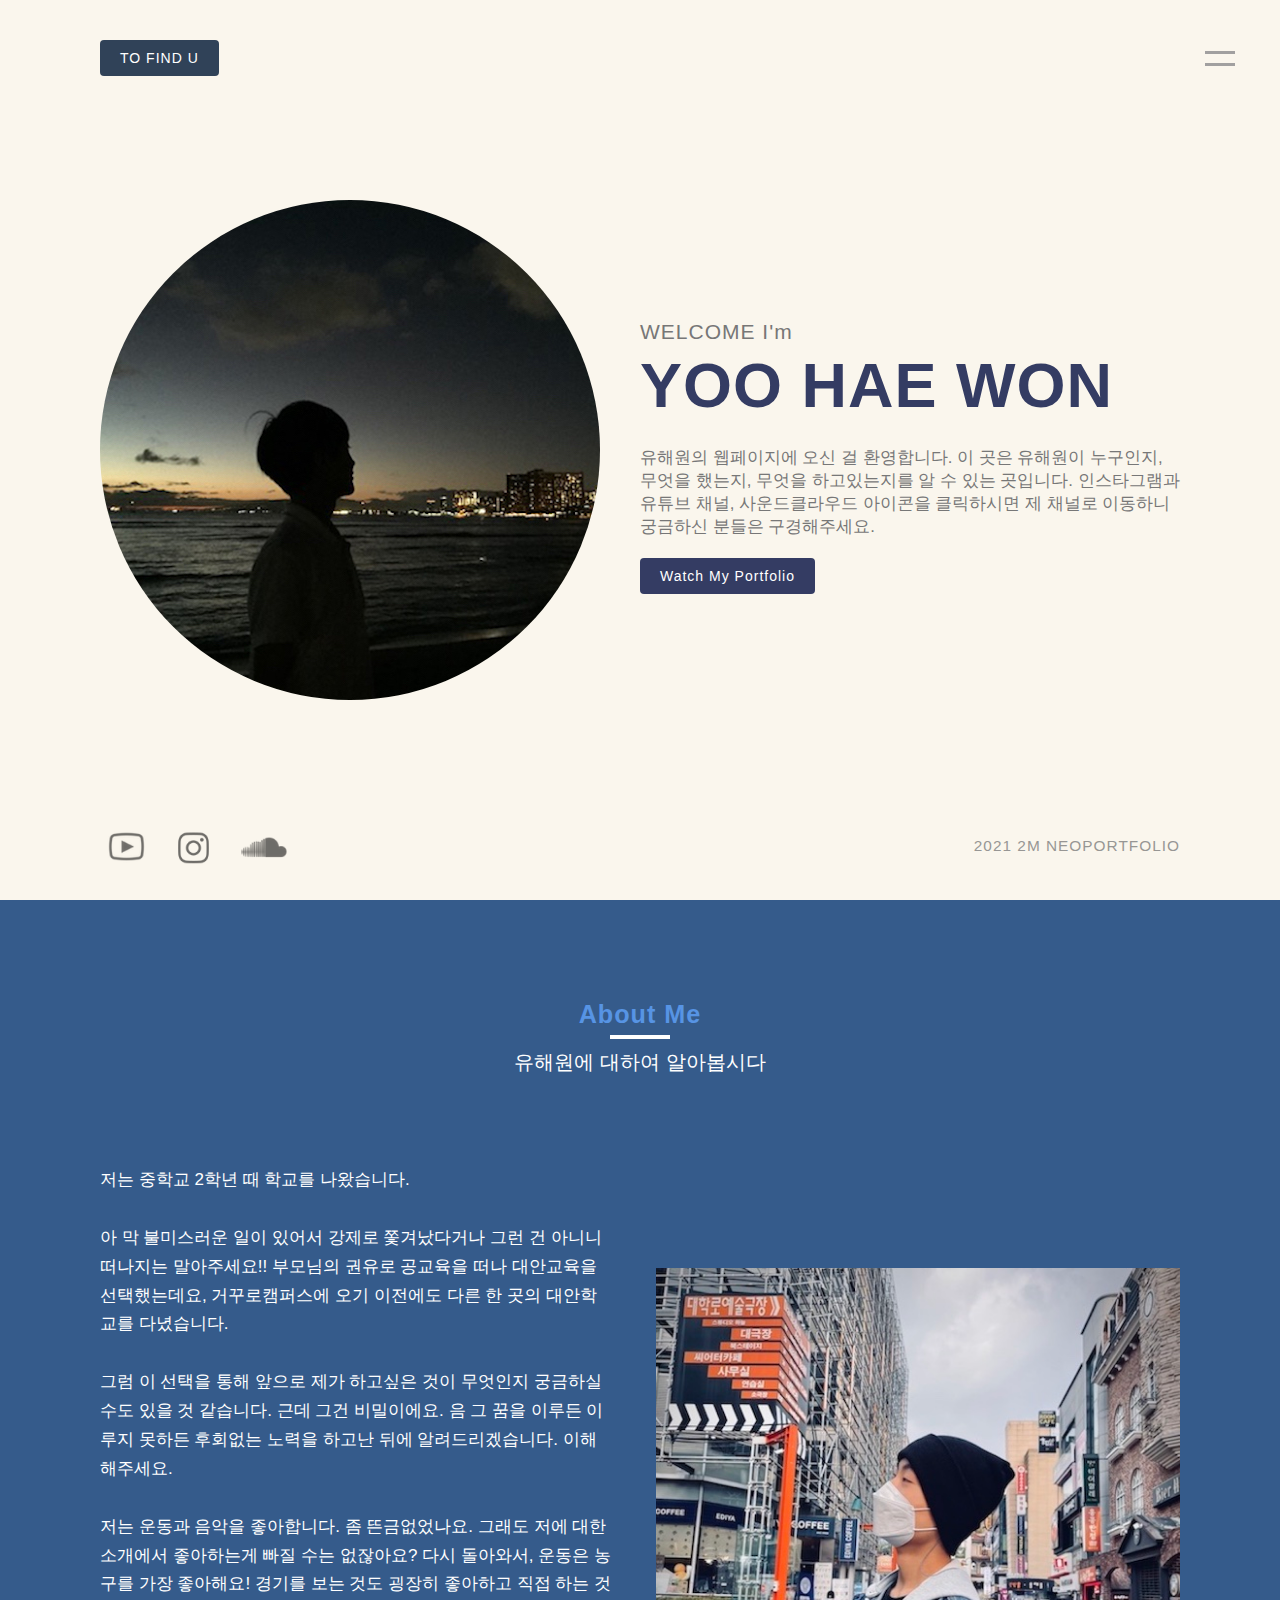
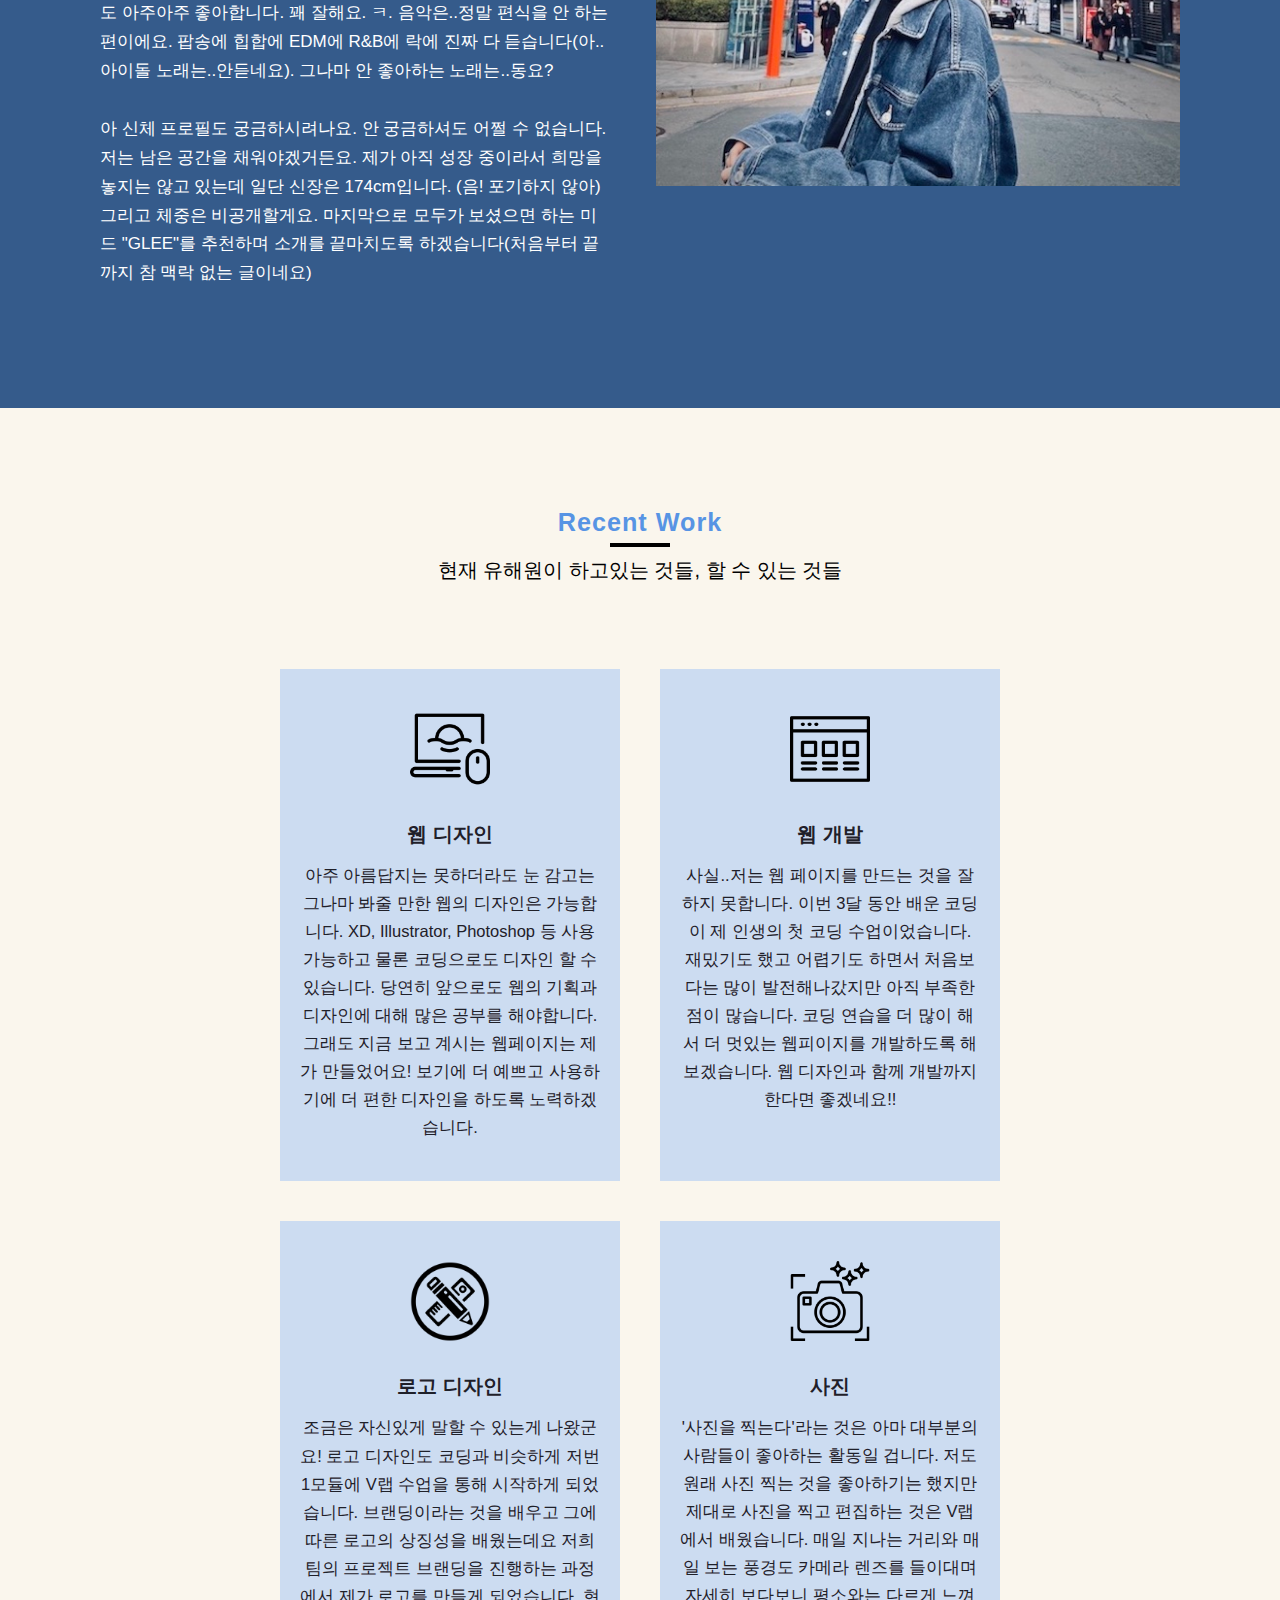
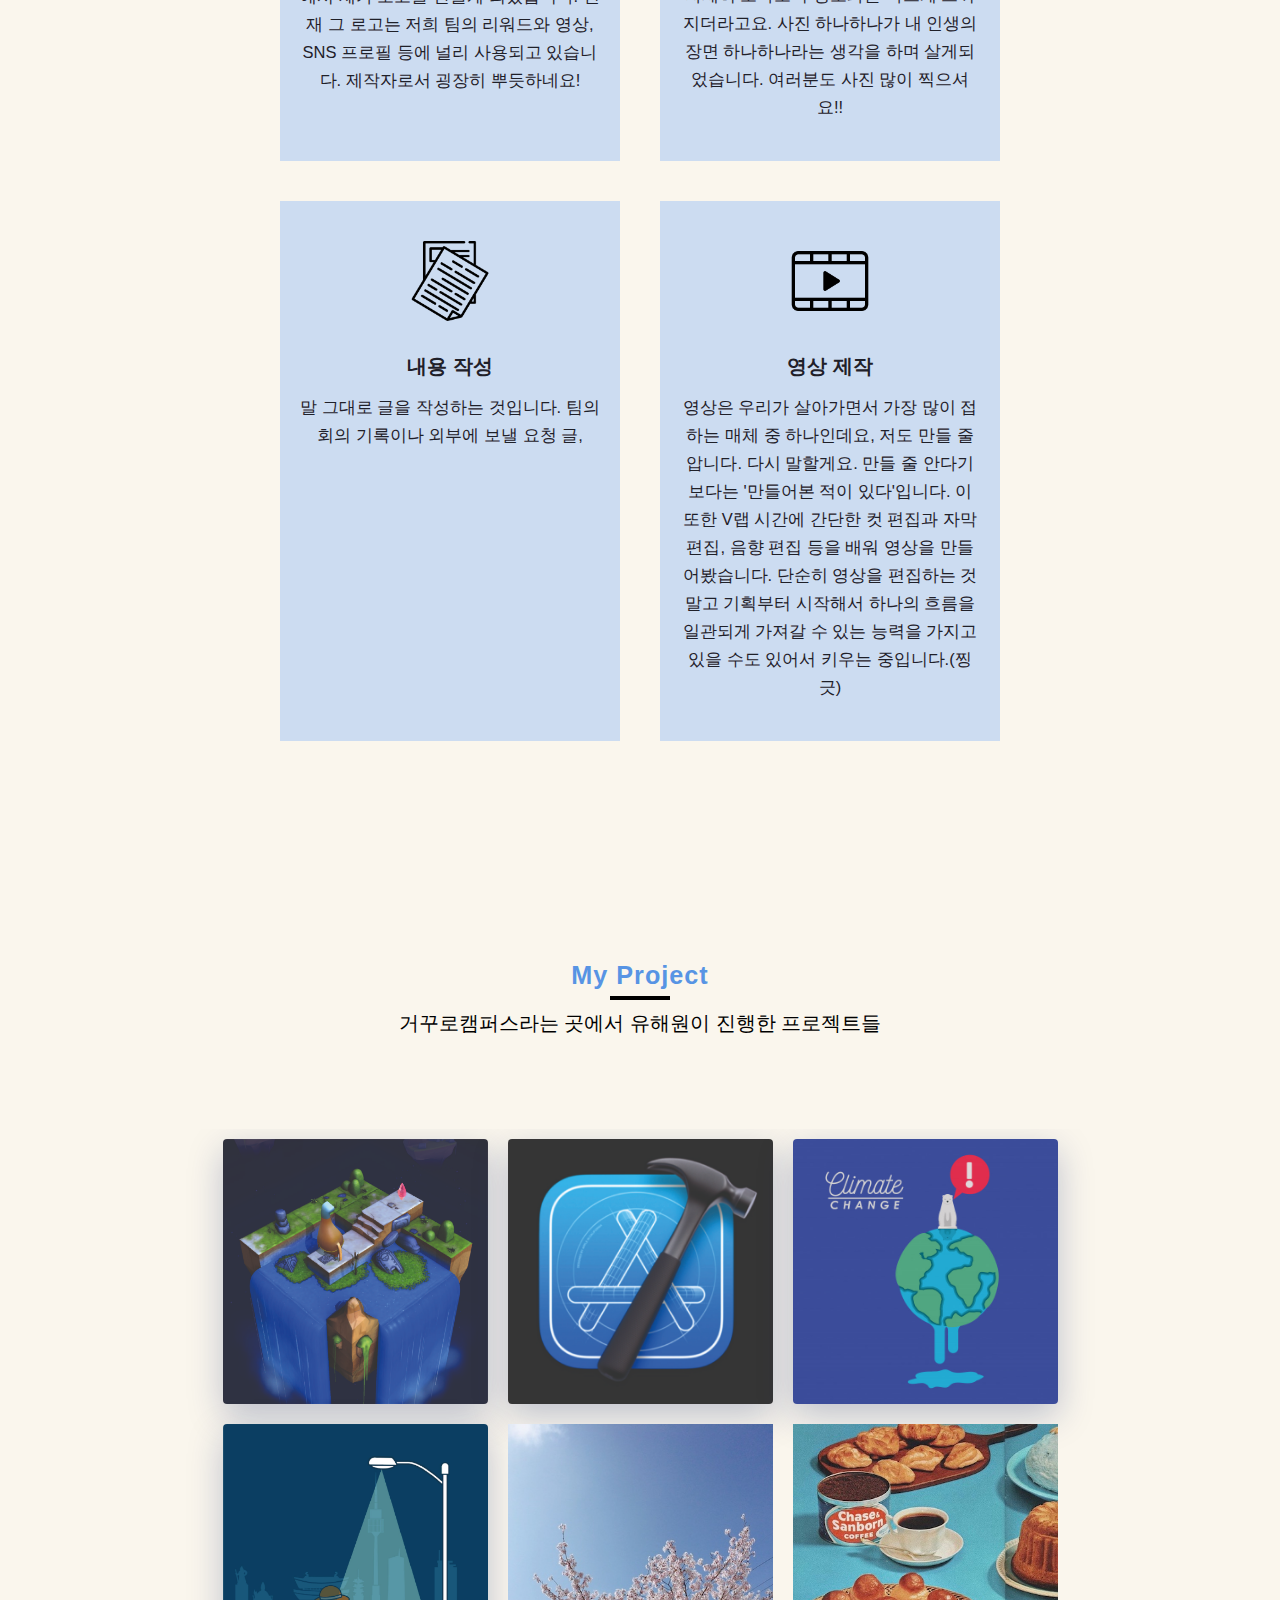
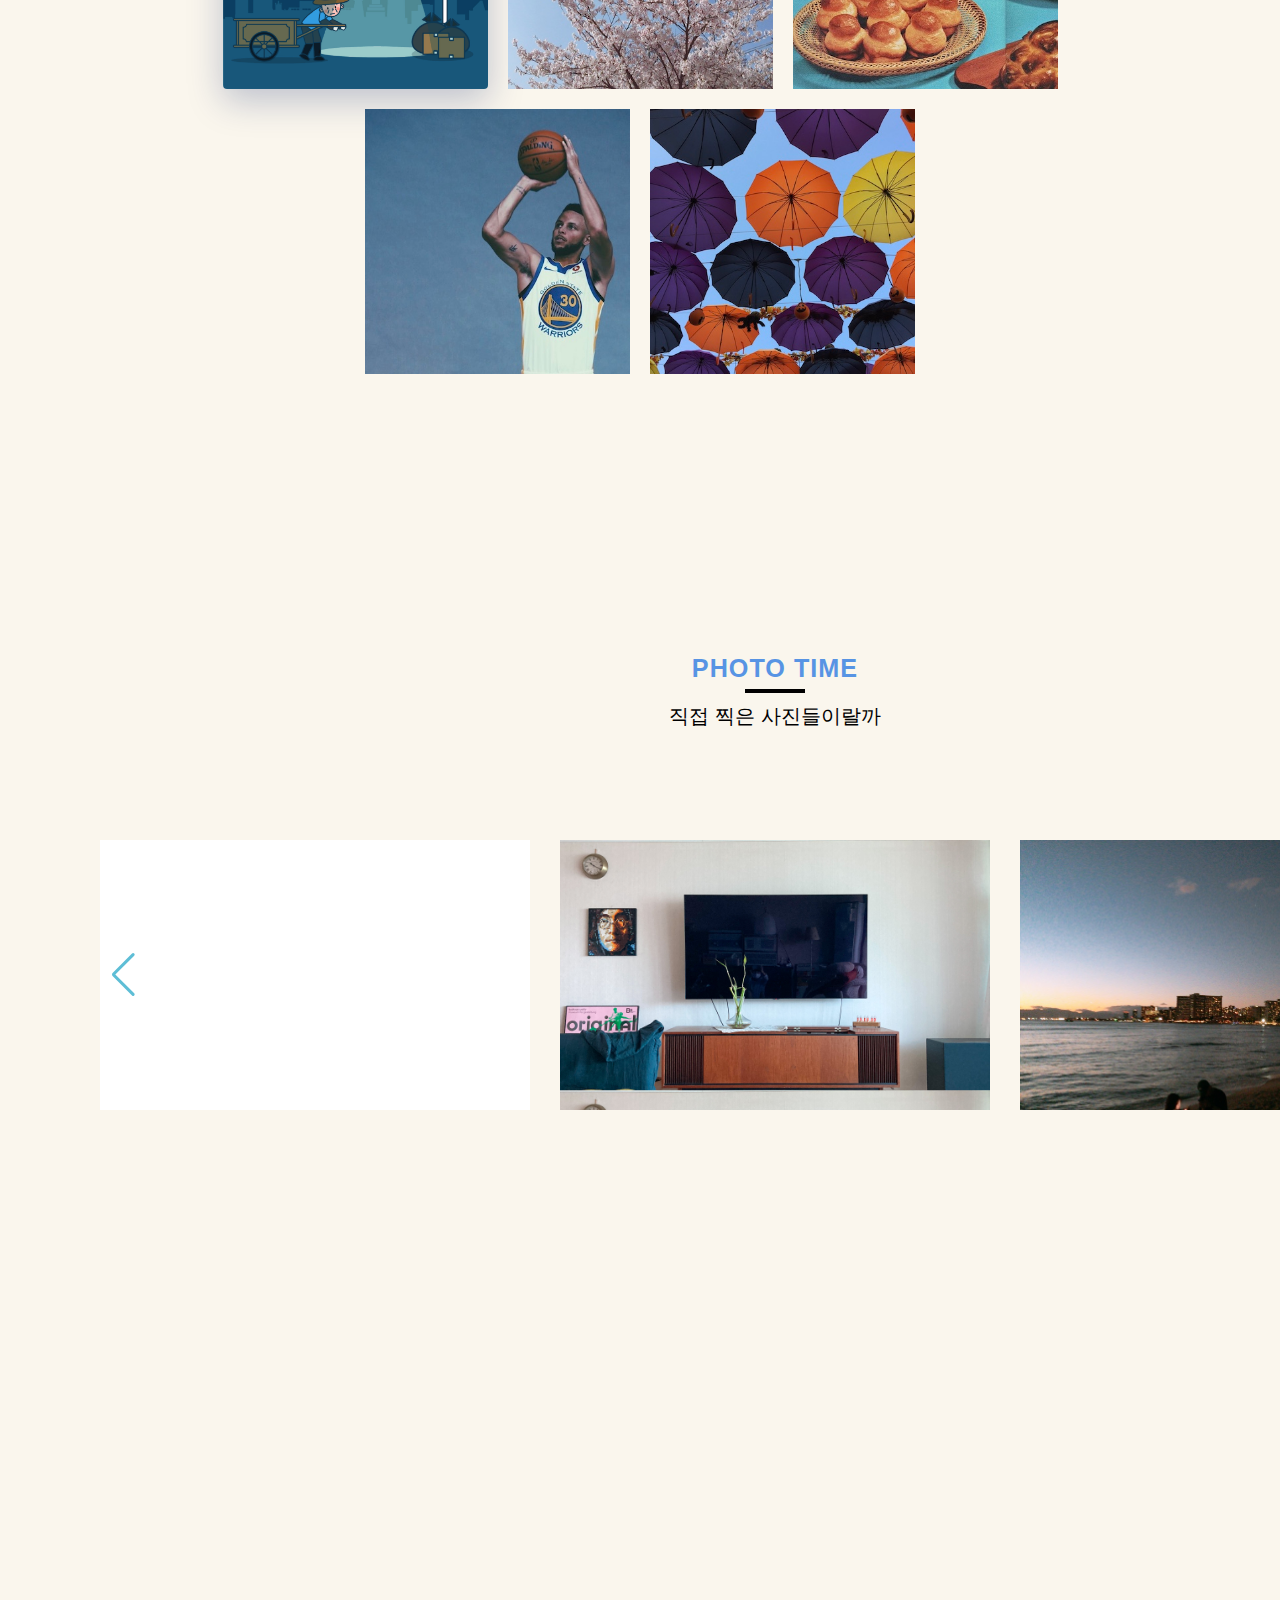
==== commit 480d2097: "Img 변경" ====
--- a/index.html
+++ b/index.html
@@ -184,13 +184,21 @@
                 </div>
             </div>
             <div class="workBx">
-                <div class="imgBx">
-                    <img src="img4.jpg">
-                </div>
-                <div class="textBx">
-                    <h3>2020 4M<br/>
-                        <div class="ju">주제중심</div>
-                    </h3>
+                <div class="wolk">
+                    <input class="modal-btn4" type="checkbox" id="modal-btn4" name="modal-btn4" />
+                    <label for="modal-btn4">
+                        <div class="textBx">
+                            <h3>2020 4M<br/>
+                                <div class="ju">주제중심프로젝트</div>
+                            </h3>
+                        </div>
+                    </label>
+                    <div class="modal4">
+                        <div class="modal-wrap4">
+                            <img src="./project4.jpg" alt="">
+                            <p>Contrary to popular belief, Lorem Ipsum is not simply random text. It has roots in a piece of classical Latin literature from 45 BC, making it over 2000 years old.</p>
+                        </div>
+                    </div>
                 </div>
             </div>
             <div class="workBx">
--- a/style.css
+++ b/style.css
@@ -596,6 +596,14 @@
 }
 
 .content .section full-height .modal3 .modal-wrap3 p {
+    font-family: 'Poppins', sans-serif;
+    font-weight: 400;
+    font-size: 16px;
+    line-height: 1.7;
+    color: #1f2029;
+}
+
+.content .section full-height .modal4 .modal-wrap4 p {
     font-family: 'Poppins', sans-serif;
     font-weight: 400;
     font-size: 16px;
@@ -736,6 +744,43 @@
     box-shadow: 0 12px 35px 0 rgba(16, 39, 112, .25);
 }
 
+.modal-btn4:checked+label,
+.modal-btn4:not(:checked)+label {
+    position: relative;
+    font-family: 'Poppins', sans-serif;
+    font-weight: 500;
+    font-size: 15px;
+    line-height: 2;
+    width: 265px;
+    min-width: 265px;
+    height: 265px;
+    transition: all 200ms linear;
+    border-radius: 4px;
+    letter-spacing: 1px;
+    display: -webkit-inline-flex;
+    display: -ms-inline-flexbox;
+    display: inline-flex;
+    -webkit-align-items: center;
+    -moz-align-items: center;
+    -ms-align-items: center;
+    align-items: center;
+    -webkit-justify-content: center;
+    -moz-justify-content: center;
+    -ms-justify-content: center;
+    justify-content: center;
+    -ms-flex-pack: center;
+    text-align: center;
+    -ms-flex-item-align: center;
+    align-self: center;
+    border: none;
+    cursor: pointer;
+    background-image: url(./img4.jpg);
+    background-size: 100%;
+    /* background-color: #102770;
+    color: #ffeba7; */
+    box-shadow: 0 12px 35px 0 rgba(16, 39, 112, .25);
+}
+
 .modal-btn:not(:checked)+label:hover {
     opacity: 0.7;
 }
@@ -745,6 +790,10 @@
 }
 
 .modal-btn3:not(:checked)+label:hover {
+    opacity: 0.7;
+}
+
+.modal-btn4:not(:checked)+label:hover {
     opacity: 0.7;
 }
 
@@ -762,6 +811,12 @@
 
 .modal-btn3:checked+label .uil,
 .modal-btn3:not(:checked)+label .uil {
+    margin-left: 10px;
+    font-size: 18px;
+}
+
+.modal-btn4:checked+label .uil,
+.modal-btn4:not(:checked)+label .uil {
     margin-left: 10px;
     font-size: 18px;
 }
@@ -841,6 +896,31 @@
     transform: translateY(20px);
 }
 
+.modal-btn4:checked+label:after,
+.modal-btn4:not(:checked)+label:after {
+    position: fixed;
+    top: 30px;
+    right: 30px;
+    z-index: 110;
+    width: 40px;
+    border-radius: 3px;
+    height: 30px;
+    text-align: center;
+    line-height: 33px;
+    font-size: 25px;
+    font-weight: 800;
+    background-color: #ffeba7;
+    color: #102770;
+    font-family: 'unicons';
+    /* content: '\eac6'; */
+    content: "×";
+    box-shadow: 0 12px 25px 0 rgba(16, 39, 112, .25);
+    transition: all 200ms linear;
+    opacity: 0;
+    pointer-events: none;
+    transform: translateY(20px);
+}
+
 .modal-btn:checked+label:hover:after,
 .modal-btn:not(:checked)+label:hover:after {
     background-color: #102770;
@@ -855,6 +935,12 @@
 
 .modal-btn3:checked+label:hover:after,
 .modal-btn3:not(:checked)+label:hover:after {
+    background-color: #102770;
+    color: #ffeba7;
+}
+
+.modal-btn4:checked+label:hover:after,
+.modal-btn4:not(:checked)+label:hover:after {
     background-color: #102770;
     color: #ffeba7;
 }
@@ -874,6 +960,13 @@
 }
 
 .modal-btn3:checked+label:after {
+    transition: opacity 300ms 300ms ease, transform 300ms 300ms ease, background-color 250ms linear, color 250ms linear;
+    opacity: 1;
+    pointer-events: auto;
+    transform: translateY(0);
+}
+
+.modal-btn4:checked+label:after {
     transition: opacity 300ms 300ms ease, transform 300ms 300ms ease, background-color 250ms linear, color 250ms linear;
     opacity: 1;
     pointer-events: auto;
@@ -946,6 +1039,28 @@
     transition: opacity 250ms 700ms ease;
 }
 
+.modal4 {
+    position: fixed;
+    display: block;
+    display: -ms-flexbox;
+    display: flex;
+    -ms-flex-wrap: wrap;
+    flex-wrap: wrap;
+    -ms-flex-pack: center;
+    justify-content: center;
+    margin: 0 auto;
+    top: 0;
+    left: 0;
+    width: 100%;
+    height: 100%;
+    z-index: 100;
+    overflow-x: hidden;
+    background-color: rgba(31, 32, 41, .75);
+    pointer-events: none;
+    opacity: 0;
+    transition: opacity 250ms 700ms ease;
+}
+
 .modal-btn:checked~.modal {
     pointer-events: auto;
     opacity: 1;
@@ -959,6 +1074,12 @@
 }
 
 .modal-btn3:checked~.modal3 {
+    pointer-events: auto;
+    opacity: 1;
+    transition: all 300ms ease-in-out;
+}
+
+.modal-btn4:checked~.modal4 {
     pointer-events: auto;
     opacity: 1;
     transition: all 300ms ease-in-out;
@@ -1024,6 +1145,26 @@
     transition: opacity 250ms 250ms ease, transform 300ms 250ms ease;
 }
 
+.modal-wrap4 {
+    position: relative;
+    display: block;
+    width: 100%;
+    max-width: 400px;
+    margin: 0 auto;
+    margin-top: 20px;
+    margin-bottom: 20px;
+    border-radius: 4px;
+    overflow: hidden;
+    padding-bottom: 20px;
+    background-color: #fff;
+    -ms-flex-item-align: center;
+    align-self: center;
+    box-shadow: 0 12px 25px 0 rgba(199, 175, 189, .25);
+    opacity: 0;
+    transform: scale(0.6);
+    transition: opacity 250ms 250ms ease, transform 300ms 250ms ease;
+}
+
 .modal-wrap img {
     display: block;
     width: 100%;
@@ -1037,6 +1178,12 @@
 }
 
 .modal-wrap3 img {
+    display: block;
+    width: 100%;
+    height: auto;
+}
+
+.modal-wrap4 img {
     display: block;
     width: 100%;
     height: auto;
@@ -1051,6 +1198,10 @@
 }
 
 .modal-wrap3 p {
+    padding: 20px 30px 0 30px;
+}
+
+.modal-wrap4 p {
     padding: 20px 30px 0 30px;
 }
 
@@ -1072,6 +1223,12 @@
     transition: opacity 250ms 500ms ease, transform 350ms 500ms ease;
 }
 
+.modal-btn4:checked~.modal4 .modal-wrap4 {
+    opacity: 1;
+    transform: scale(1);
+    transition: opacity 250ms 500ms ease, transform 350ms 500ms ease;
+}
+
 
 /* .logo {
     position: absolute;
@@ -1109,6 +1266,10 @@
         width: calc(100% - 40px);
         padding-bottom: 15px;
     }
+    .modal-wrap4 {
+        width: calc(100% - 40px);
+        padding-bottom: 15px;
+    }
     .modal-wrap p {
         padding: 15px 20px 0 20px;
     }
@@ -1118,4 +1279,7 @@
     .modal-wrap3 p {
         padding: 15px 20px 0 20px;
     }
+    .modal-wrap4 p {
+        padding: 15px 20px 0 20px;
+    }
 }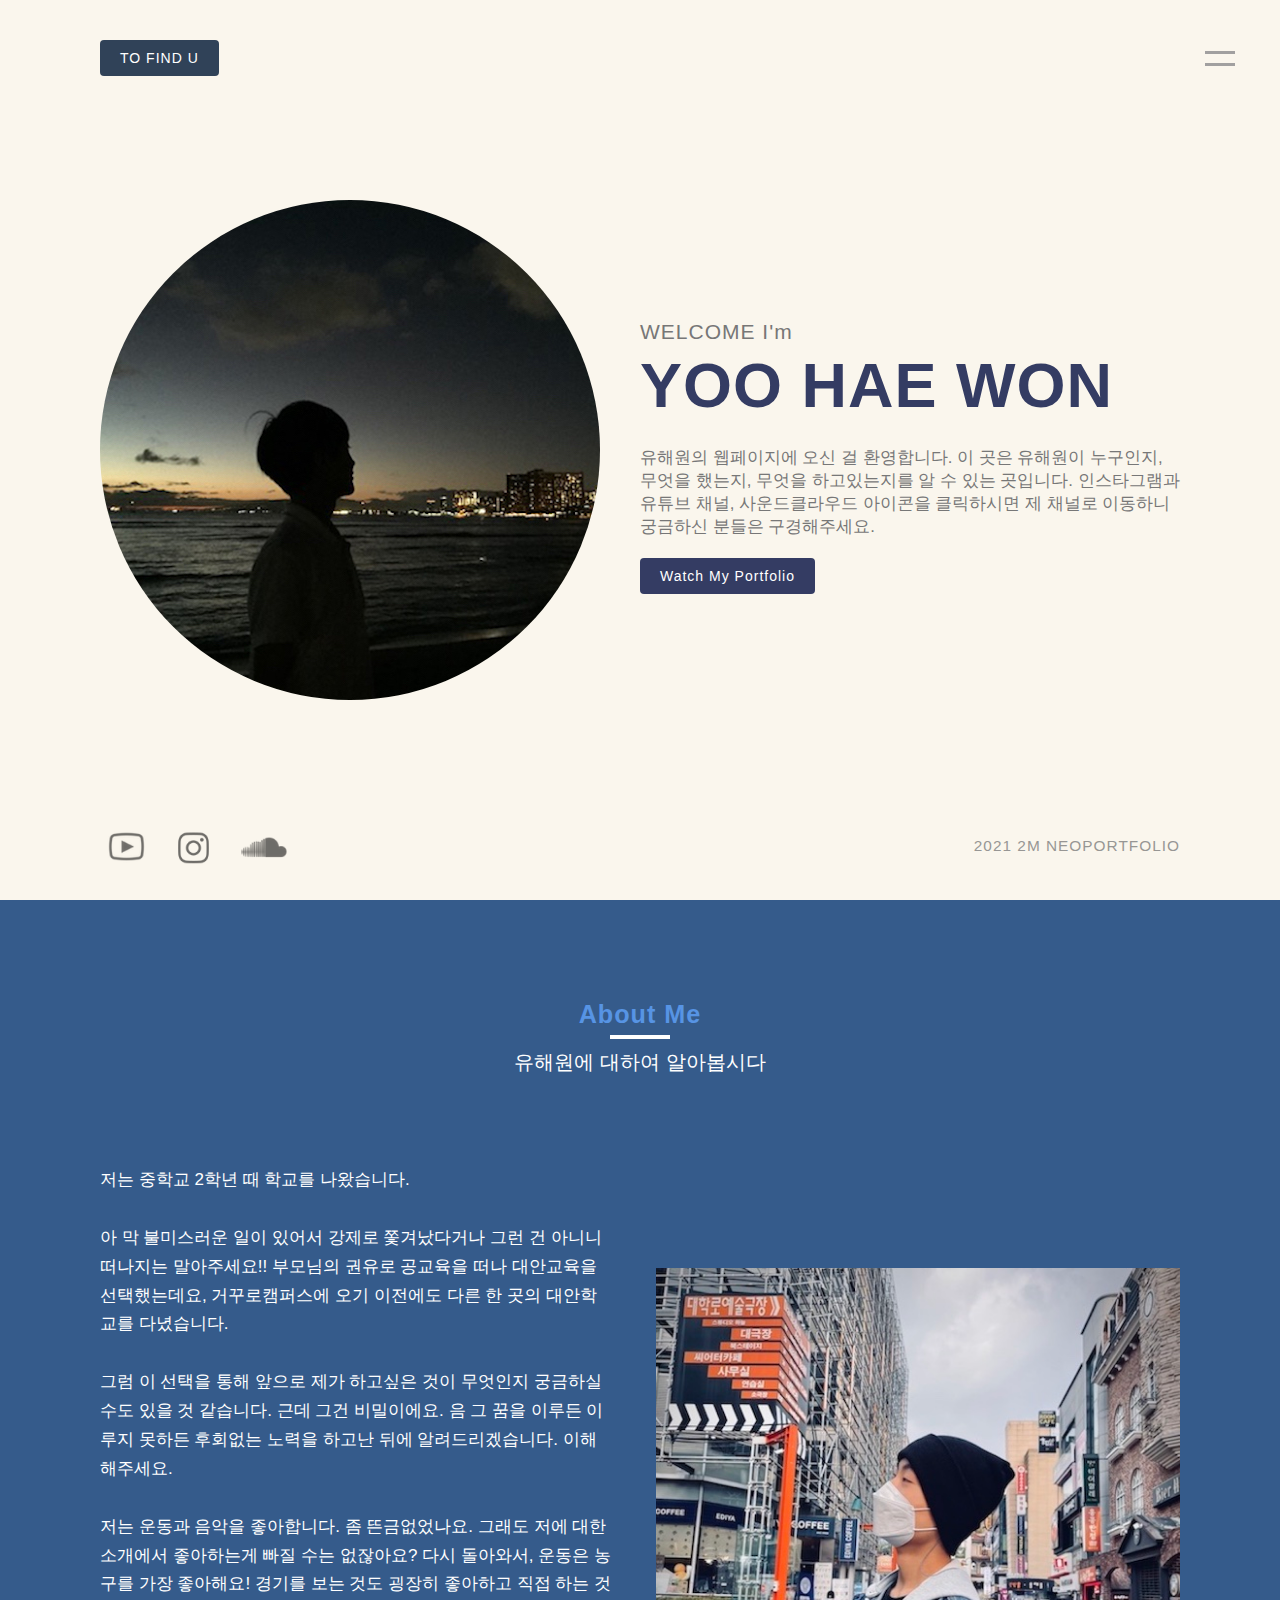
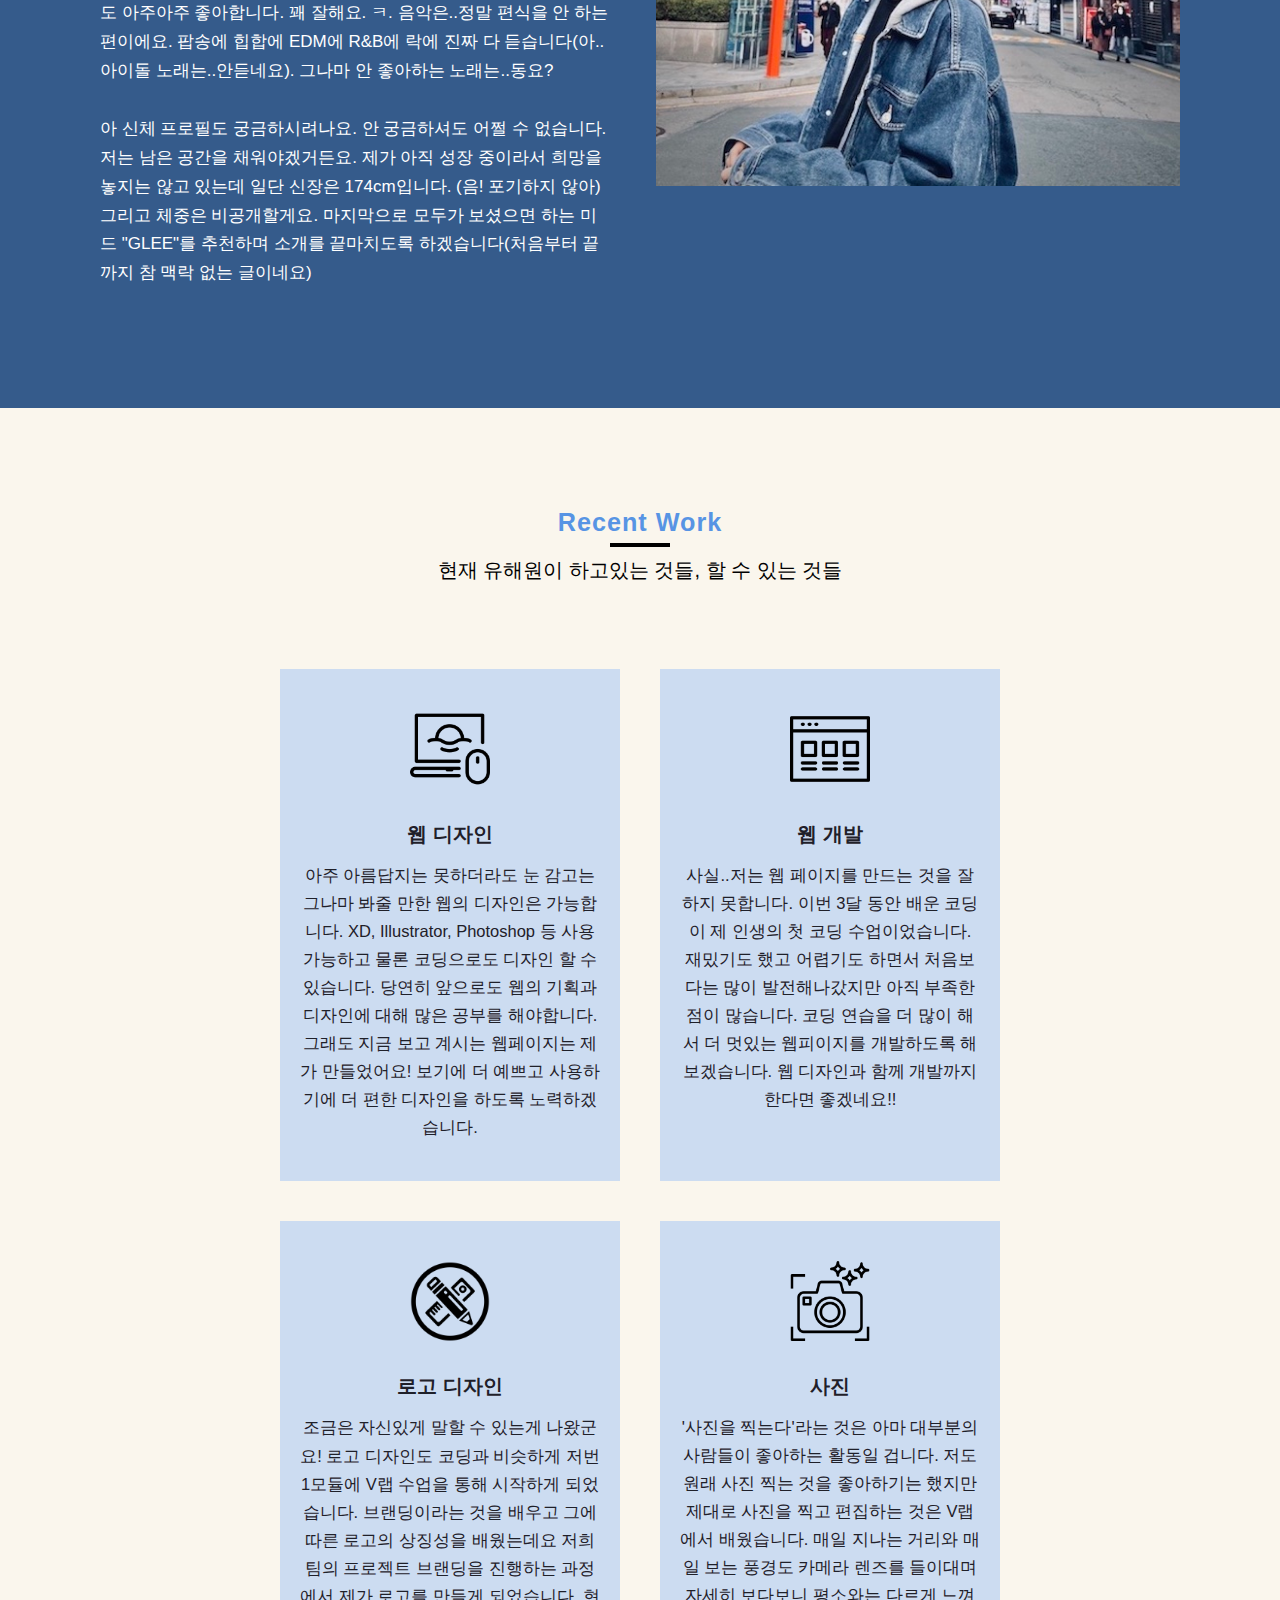
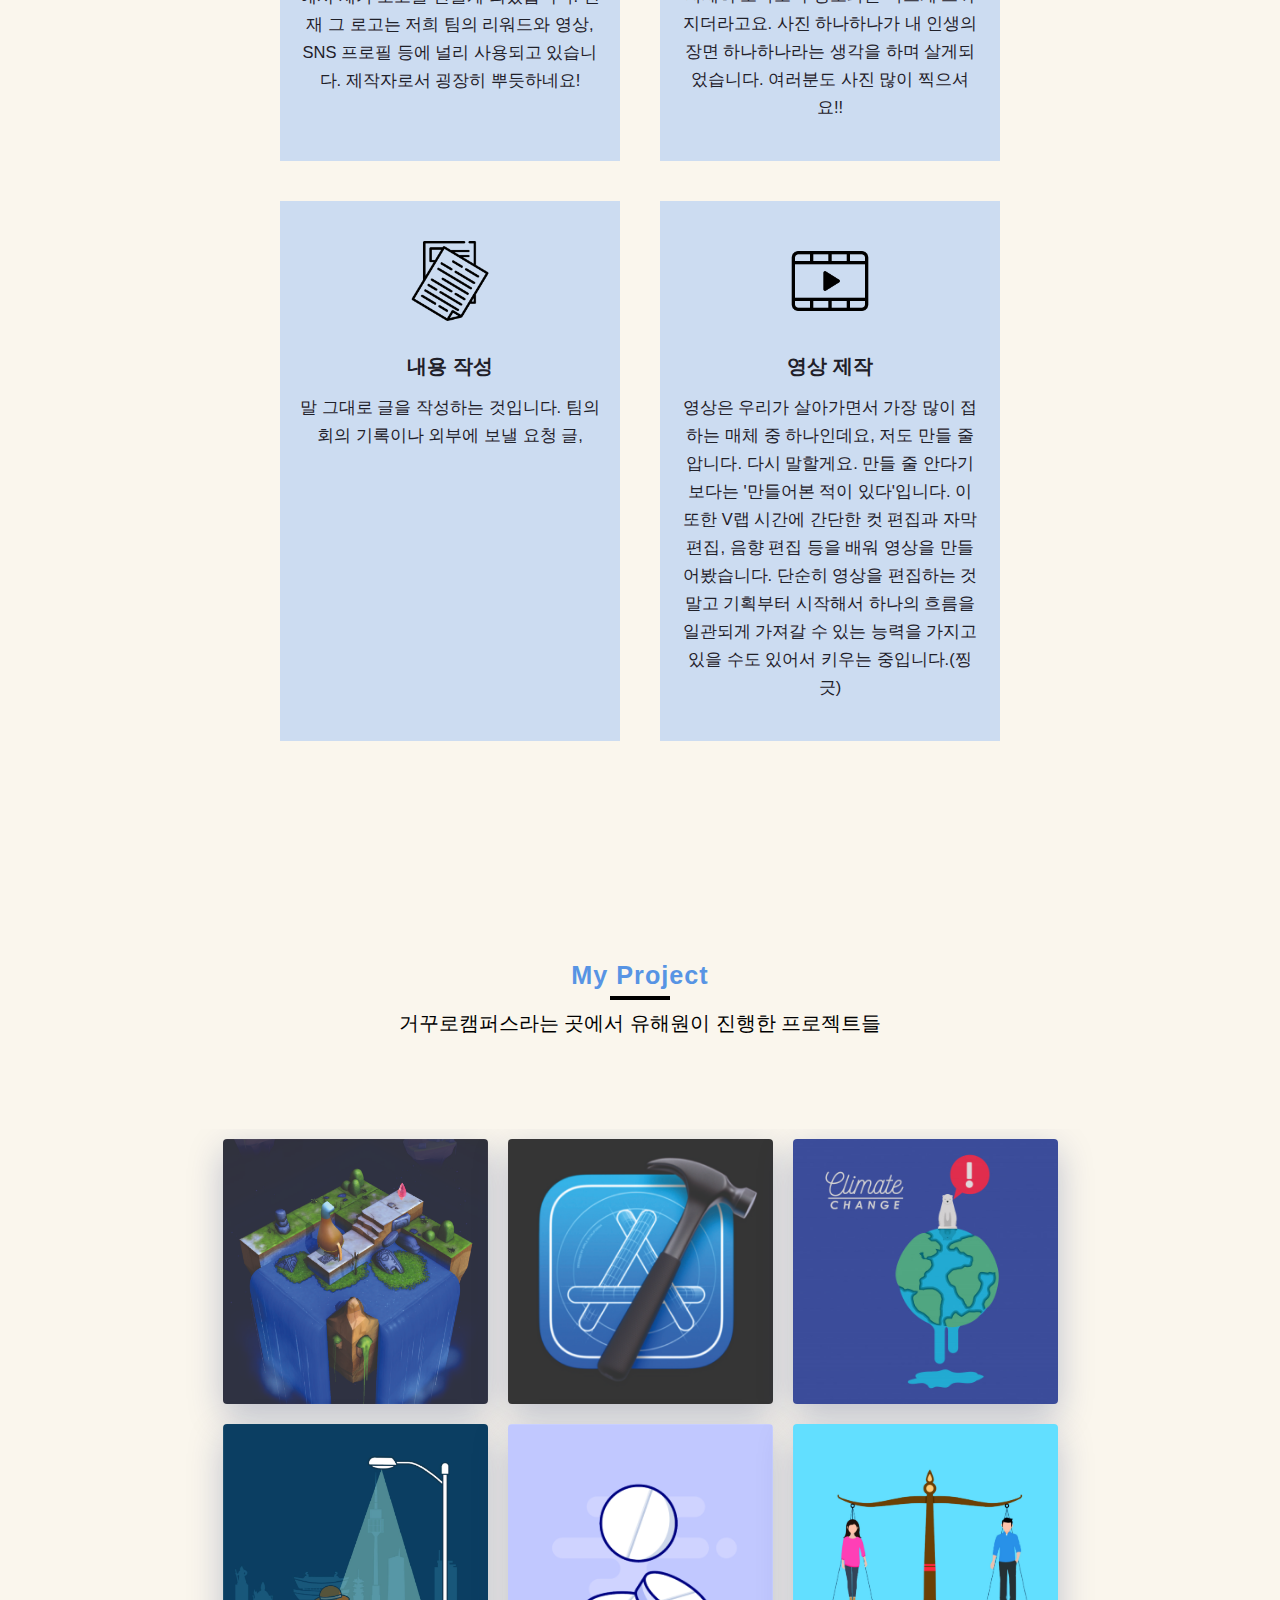
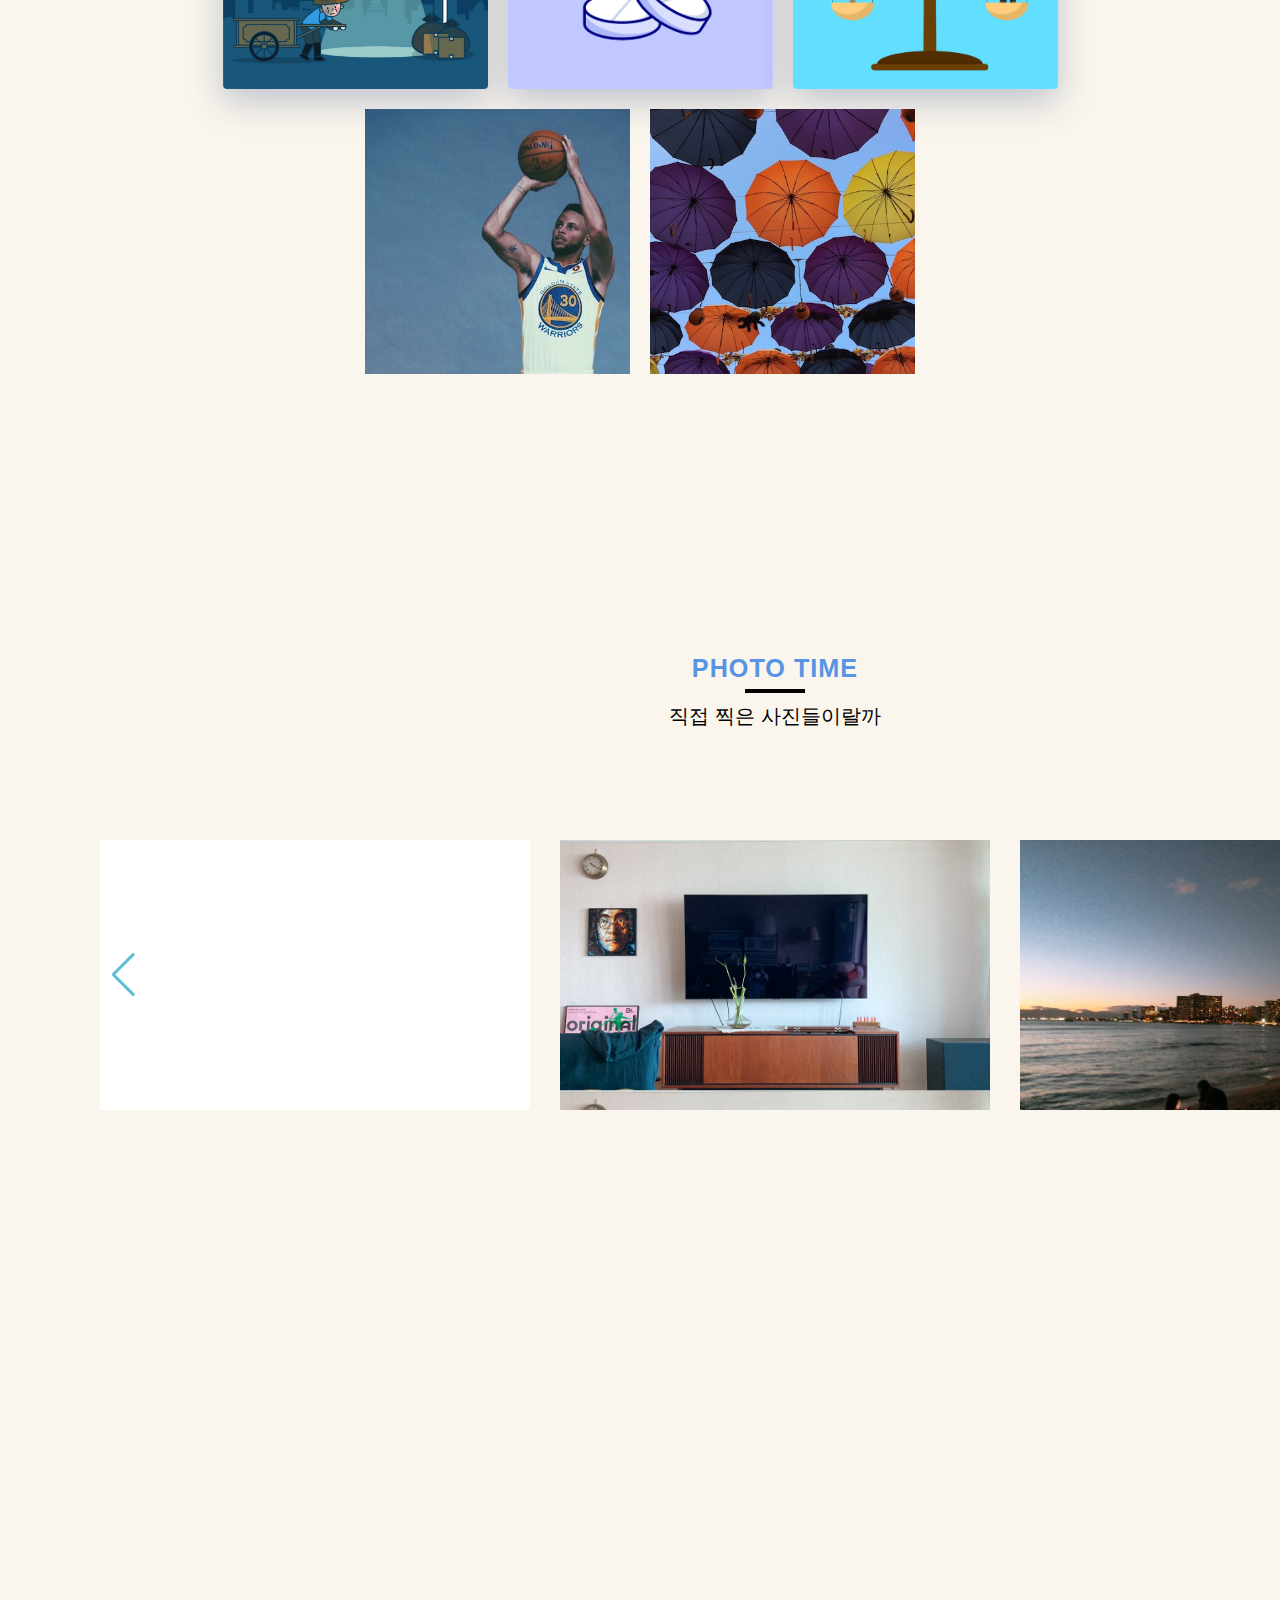
==== commit 792105ea: "img 변경" ====
--- a/index.html
+++ b/index.html
@@ -202,23 +202,39 @@
                 </div>
             </div>
             <div class="workBx">
-                <div class="imgBx">
-                    <img src="img5.jpg">
-                </div>
-                <div class="textBx ">
-                    <h3>2020 3M<br/>
-                        <div class="ju ">문제정의-기초</div>
-                    </h3>
-                </div>
-            </div>
-            <div class="workBx">
-                <div class="imgBx ">
-                    <img src="img6.jpg">
-                </div>
-                <div class="textBx">
-                    <h3>2020 4M<br/>
-                        <div class="ju">문제정의-기초</div>
-                    </h3>
+                <div class="wolk">
+                    <input class="modal-btn5" type="checkbox" id="modal-btn5" name="modal-btn5" />
+                    <label for="modal-btn5">
+                        <div class="textBx">
+                            <h3>2020 3M<br/>
+                                <div class="ju">문제정의-기초</div>
+                            </h3>
+                        </div>
+                    </label>
+                    <div class="modal5">
+                        <div class="modal-wrap5">
+                            <img src="./project5.jpg" alt="">
+                            <p>Contrary to popular belief, Lorem Ipsum is not simply random text. It has roots in a piece of classical Latin literature from 45 BC, making it over 2000 years old.</p>
+                        </div>
+                    </div>
+                </div>
+            </div>
+            <div class="workBx">
+                <div class="wolk">
+                    <input class="modal-btn6" type="checkbox" id="modal-btn6" name="modal-btn6" />
+                    <label for="modal-btn6">
+                        <div class="textBx">
+                            <h3>2020 4M<br/>
+                                <div class="ju">문제정의-기초</div>
+                            </h3>
+                        </div>
+                    </label>
+                    <div class="modal6">
+                        <div class="modal-wrap6">
+                            <img src="./project5.jpg" alt="">
+                            <p>Contrary to popular belief, Lorem Ipsum is not simply random text. It has roots in a piece of classical Latin literature from 45 BC, making it over 2000 years old.</p>
+                        </div>
+                    </div>
                 </div>
             </div>
             <div class="workBx">
--- a/style.css
+++ b/style.css
@@ -604,6 +604,22 @@
 }
 
 .content .section full-height .modal4 .modal-wrap4 p {
+    font-family: 'Poppins', sans-serif;
+    font-weight: 400;
+    font-size: 16px;
+    line-height: 1.7;
+    color: #1f2029;
+}
+
+.content .section full-height .modal5 .modal-wrap5 p {
+    font-family: 'Poppins', sans-serif;
+    font-weight: 400;
+    font-size: 16px;
+    line-height: 1.7;
+    color: #1f2029;
+}
+
+.content .section full-height .modal6 .modal-wrap6 p {
     font-family: 'Poppins', sans-serif;
     font-weight: 400;
     font-size: 16px;
@@ -781,6 +797,80 @@
     box-shadow: 0 12px 35px 0 rgba(16, 39, 112, .25);
 }
 
+.modal-btn5:checked+label,
+.modal-btn5:not(:checked)+label {
+    position: relative;
+    font-family: 'Poppins', sans-serif;
+    font-weight: 500;
+    font-size: 15px;
+    line-height: 2;
+    width: 265px;
+    min-width: 265px;
+    height: 265px;
+    transition: all 200ms linear;
+    border-radius: 4px;
+    letter-spacing: 1px;
+    display: -webkit-inline-flex;
+    display: -ms-inline-flexbox;
+    display: inline-flex;
+    -webkit-align-items: center;
+    -moz-align-items: center;
+    -ms-align-items: center;
+    align-items: center;
+    -webkit-justify-content: center;
+    -moz-justify-content: center;
+    -ms-justify-content: center;
+    justify-content: center;
+    -ms-flex-pack: center;
+    text-align: center;
+    -ms-flex-item-align: center;
+    align-self: center;
+    border: none;
+    cursor: pointer;
+    background-image: url(./img5.jpg);
+    background-size: 100%;
+    /* background-color: #102770;
+    color: #ffeba7; */
+    box-shadow: 0 12px 35px 0 rgba(16, 39, 112, .25);
+}
+
+.modal-btn6:checked+label,
+.modal-btn6:not(:checked)+label {
+    position: relative;
+    font-family: 'Poppins', sans-serif;
+    font-weight: 500;
+    font-size: 15px;
+    line-height: 2;
+    width: 265px;
+    min-width: 265px;
+    height: 265px;
+    transition: all 200ms linear;
+    border-radius: 4px;
+    letter-spacing: 1px;
+    display: -webkit-inline-flex;
+    display: -ms-inline-flexbox;
+    display: inline-flex;
+    -webkit-align-items: center;
+    -moz-align-items: center;
+    -ms-align-items: center;
+    align-items: center;
+    -webkit-justify-content: center;
+    -moz-justify-content: center;
+    -ms-justify-content: center;
+    justify-content: center;
+    -ms-flex-pack: center;
+    text-align: center;
+    -ms-flex-item-align: center;
+    align-self: center;
+    border: none;
+    cursor: pointer;
+    background-image: url(./img6.jpg);
+    background-size: 100%;
+    /* background-color: #102770;
+    color: #ffeba7; */
+    box-shadow: 0 12px 35px 0 rgba(16, 39, 112, .25);
+}
+
 .modal-btn:not(:checked)+label:hover {
     opacity: 0.7;
 }
@@ -794,6 +884,14 @@
 }
 
 .modal-btn4:not(:checked)+label:hover {
+    opacity: 0.7;
+}
+
+.modal-btn5:not(:checked)+label:hover {
+    opacity: 0.7;
+}
+
+.modal-btn6:not(:checked)+label:hover {
     opacity: 0.7;
 }
 
@@ -817,6 +915,18 @@
 
 .modal-btn4:checked+label .uil,
 .modal-btn4:not(:checked)+label .uil {
+    margin-left: 10px;
+    font-size: 18px;
+}
+
+.modal-btn5:checked+label .uil,
+.modal-btn5:not(:checked)+label .uil {
+    margin-left: 10px;
+    font-size: 18px;
+}
+
+.modal-btn6:checked+label .uil,
+.modal-btn6:not(:checked)+label .uil {
     margin-left: 10px;
     font-size: 18px;
 }
@@ -921,6 +1031,56 @@
     transform: translateY(20px);
 }
 
+.modal-btn5:checked+label:after,
+.modal-btn5:not(:checked)+label:after {
+    position: fixed;
+    top: 30px;
+    right: 30px;
+    z-index: 110;
+    width: 40px;
+    border-radius: 3px;
+    height: 30px;
+    text-align: center;
+    line-height: 33px;
+    font-size: 25px;
+    font-weight: 800;
+    background-color: #ffeba7;
+    color: #102770;
+    font-family: 'unicons';
+    /* content: '\eac6'; */
+    content: "×";
+    box-shadow: 0 12px 25px 0 rgba(16, 39, 112, .25);
+    transition: all 200ms linear;
+    opacity: 0;
+    pointer-events: none;
+    transform: translateY(20px);
+}
+
+.modal-btn6:checked+label:after,
+.modal-btn6:not(:checked)+label:after {
+    position: fixed;
+    top: 30px;
+    right: 30px;
+    z-index: 110;
+    width: 40px;
+    border-radius: 3px;
+    height: 30px;
+    text-align: center;
+    line-height: 33px;
+    font-size: 25px;
+    font-weight: 800;
+    background-color: #ffeba7;
+    color: #102770;
+    font-family: 'unicons';
+    /* content: '\eac6'; */
+    content: "×";
+    box-shadow: 0 12px 25px 0 rgba(16, 39, 112, .25);
+    transition: all 200ms linear;
+    opacity: 0;
+    pointer-events: none;
+    transform: translateY(20px);
+}
+
 .modal-btn:checked+label:hover:after,
 .modal-btn:not(:checked)+label:hover:after {
     background-color: #102770;
@@ -945,6 +1105,18 @@
     color: #ffeba7;
 }
 
+.modal-btn5:checked+label:hover:after,
+.modal-btn5:not(:checked)+label:hover:after {
+    background-color: #102770;
+    color: #ffeba7;
+}
+
+.modal-btn6:checked+label:hover:after,
+.modal-btn6:not(:checked)+label:hover:after {
+    background-color: #102770;
+    color: #ffeba7;
+}
+
 .modal-btn:checked+label:after {
     transition: opacity 300ms 300ms ease, transform 300ms 300ms ease, background-color 250ms linear, color 250ms linear;
     opacity: 1;
@@ -967,6 +1139,20 @@
 }
 
 .modal-btn4:checked+label:after {
+    transition: opacity 300ms 300ms ease, transform 300ms 300ms ease, background-color 250ms linear, color 250ms linear;
+    opacity: 1;
+    pointer-events: auto;
+    transform: translateY(0);
+}
+
+.modal-btn5:checked+label:after {
+    transition: opacity 300ms 300ms ease, transform 300ms 300ms ease, background-color 250ms linear, color 250ms linear;
+    opacity: 1;
+    pointer-events: auto;
+    transform: translateY(0);
+}
+
+.modal-btn6:checked+label:after {
     transition: opacity 300ms 300ms ease, transform 300ms 300ms ease, background-color 250ms linear, color 250ms linear;
     opacity: 1;
     pointer-events: auto;
@@ -1061,6 +1247,50 @@
     transition: opacity 250ms 700ms ease;
 }
 
+.modal5 {
+    position: fixed;
+    display: block;
+    display: -ms-flexbox;
+    display: flex;
+    -ms-flex-wrap: wrap;
+    flex-wrap: wrap;
+    -ms-flex-pack: center;
+    justify-content: center;
+    margin: 0 auto;
+    top: 0;
+    left: 0;
+    width: 100%;
+    height: 100%;
+    z-index: 100;
+    overflow-x: hidden;
+    background-color: rgba(31, 32, 41, .75);
+    pointer-events: none;
+    opacity: 0;
+    transition: opacity 250ms 700ms ease;
+}
+
+.modal6 {
+    position: fixed;
+    display: block;
+    display: -ms-flexbox;
+    display: flex;
+    -ms-flex-wrap: wrap;
+    flex-wrap: wrap;
+    -ms-flex-pack: center;
+    justify-content: center;
+    margin: 0 auto;
+    top: 0;
+    left: 0;
+    width: 100%;
+    height: 100%;
+    z-index: 100;
+    overflow-x: hidden;
+    background-color: rgba(31, 32, 41, .75);
+    pointer-events: none;
+    opacity: 0;
+    transition: opacity 250ms 700ms ease;
+}
+
 .modal-btn:checked~.modal {
     pointer-events: auto;
     opacity: 1;
@@ -1085,11 +1315,23 @@
     transition: all 300ms ease-in-out;
 }
 
+.modal-btn5:checked~.modal5 {
+    pointer-events: auto;
+    opacity: 1;
+    transition: all 300ms ease-in-out;
+}
+
+.modal-btn6:checked~.modal6 {
+    pointer-events: auto;
+    opacity: 1;
+    transition: all 300ms ease-in-out;
+}
+
 .modal-wrap {
     position: relative;
     display: block;
     width: 100%;
-    max-width: 400px;
+    max-width: 600px;
     margin: 0 auto;
     margin-top: 20px;
     margin-bottom: 20px;
@@ -1109,7 +1351,7 @@
     position: relative;
     display: block;
     width: 100%;
-    max-width: 400px;
+    max-width: 600px;
     margin: 0 auto;
     margin-top: 20px;
     margin-bottom: 20px;
@@ -1129,7 +1371,7 @@
     position: relative;
     display: block;
     width: 100%;
-    max-width: 400px;
+    max-width: 600px;
     margin: 0 auto;
     margin-top: 20px;
     margin-bottom: 20px;
@@ -1149,7 +1391,7 @@
     position: relative;
     display: block;
     width: 100%;
-    max-width: 400px;
+    max-width: 600px;
     margin: 0 auto;
     margin-top: 20px;
     margin-bottom: 20px;
@@ -1165,6 +1407,46 @@
     transition: opacity 250ms 250ms ease, transform 300ms 250ms ease;
 }
 
+.modal-wrap5 {
+    position: relative;
+    display: block;
+    width: 100%;
+    max-width: 600px;
+    margin: 0 auto;
+    margin-top: 20px;
+    margin-bottom: 20px;
+    border-radius: 4px;
+    overflow: hidden;
+    padding-bottom: 20px;
+    background-color: #fff;
+    -ms-flex-item-align: center;
+    align-self: center;
+    box-shadow: 0 12px 25px 0 rgba(199, 175, 189, .25);
+    opacity: 0;
+    transform: scale(0.6);
+    transition: opacity 250ms 250ms ease, transform 300ms 250ms ease;
+}
+
+.modal-wrap6 {
+    position: relative;
+    display: block;
+    width: 100%;
+    max-width: 600px;
+    margin: 0 auto;
+    margin-top: 20px;
+    margin-bottom: 20px;
+    border-radius: 4px;
+    overflow: hidden;
+    padding-bottom: 20px;
+    background-color: #fff;
+    -ms-flex-item-align: center;
+    align-self: center;
+    box-shadow: 0 12px 25px 0 rgba(199, 175, 189, .25);
+    opacity: 0;
+    transform: scale(0.6);
+    transition: opacity 250ms 250ms ease, transform 300ms 250ms ease;
+}
+
 .modal-wrap img {
     display: block;
     width: 100%;
@@ -1184,6 +1466,18 @@
 }
 
 .modal-wrap4 img {
+    display: block;
+    width: 100%;
+    height: auto;
+}
+
+.modal-wrap5 img {
+    display: block;
+    width: 100%;
+    height: auto;
+}
+
+.modal-wrap6 img {
     display: block;
     width: 100%;
     height: auto;
@@ -1205,6 +1499,14 @@
     padding: 20px 30px 0 30px;
 }
 
+.modal-wrap5 p {
+    padding: 20px 30px 0 30px;
+}
+
+.modal-wrap6 p {
+    padding: 20px 30px 0 30px;
+}
+
 .modal-btn:checked~.modal .modal-wrap {
     opacity: 1;
     transform: scale(1);
@@ -1224,6 +1526,18 @@
 }
 
 .modal-btn4:checked~.modal4 .modal-wrap4 {
+    opacity: 1;
+    transform: scale(1);
+    transition: opacity 250ms 500ms ease, transform 350ms 500ms ease;
+}
+
+.modal-btn5:checked~.modal5 .modal-wrap5 {
+    opacity: 1;
+    transform: scale(1);
+    transition: opacity 250ms 500ms ease, transform 350ms 500ms ease;
+}
+
+.modal-btn6:checked~.modal6 .modal-wrap6 {
     opacity: 1;
     transform: scale(1);
     transition: opacity 250ms 500ms ease, transform 350ms 500ms ease;
@@ -1270,6 +1584,14 @@
         width: calc(100% - 40px);
         padding-bottom: 15px;
     }
+    .modal-wrap5 {
+        width: calc(100% - 40px);
+        padding-bottom: 15px;
+    }
+    .modal-wrap6 {
+        width: calc(100% - 40px);
+        padding-bottom: 15px;
+    }
     .modal-wrap p {
         padding: 15px 20px 0 20px;
     }
@@ -1282,4 +1604,10 @@
     .modal-wrap4 p {
         padding: 15px 20px 0 20px;
     }
+    .modal-wrap5 p {
+        padding: 15px 20px 0 20px;
+    }
+    .modal-wrap6 p {
+        padding: 15px 20px 0 20px;
+    }
 }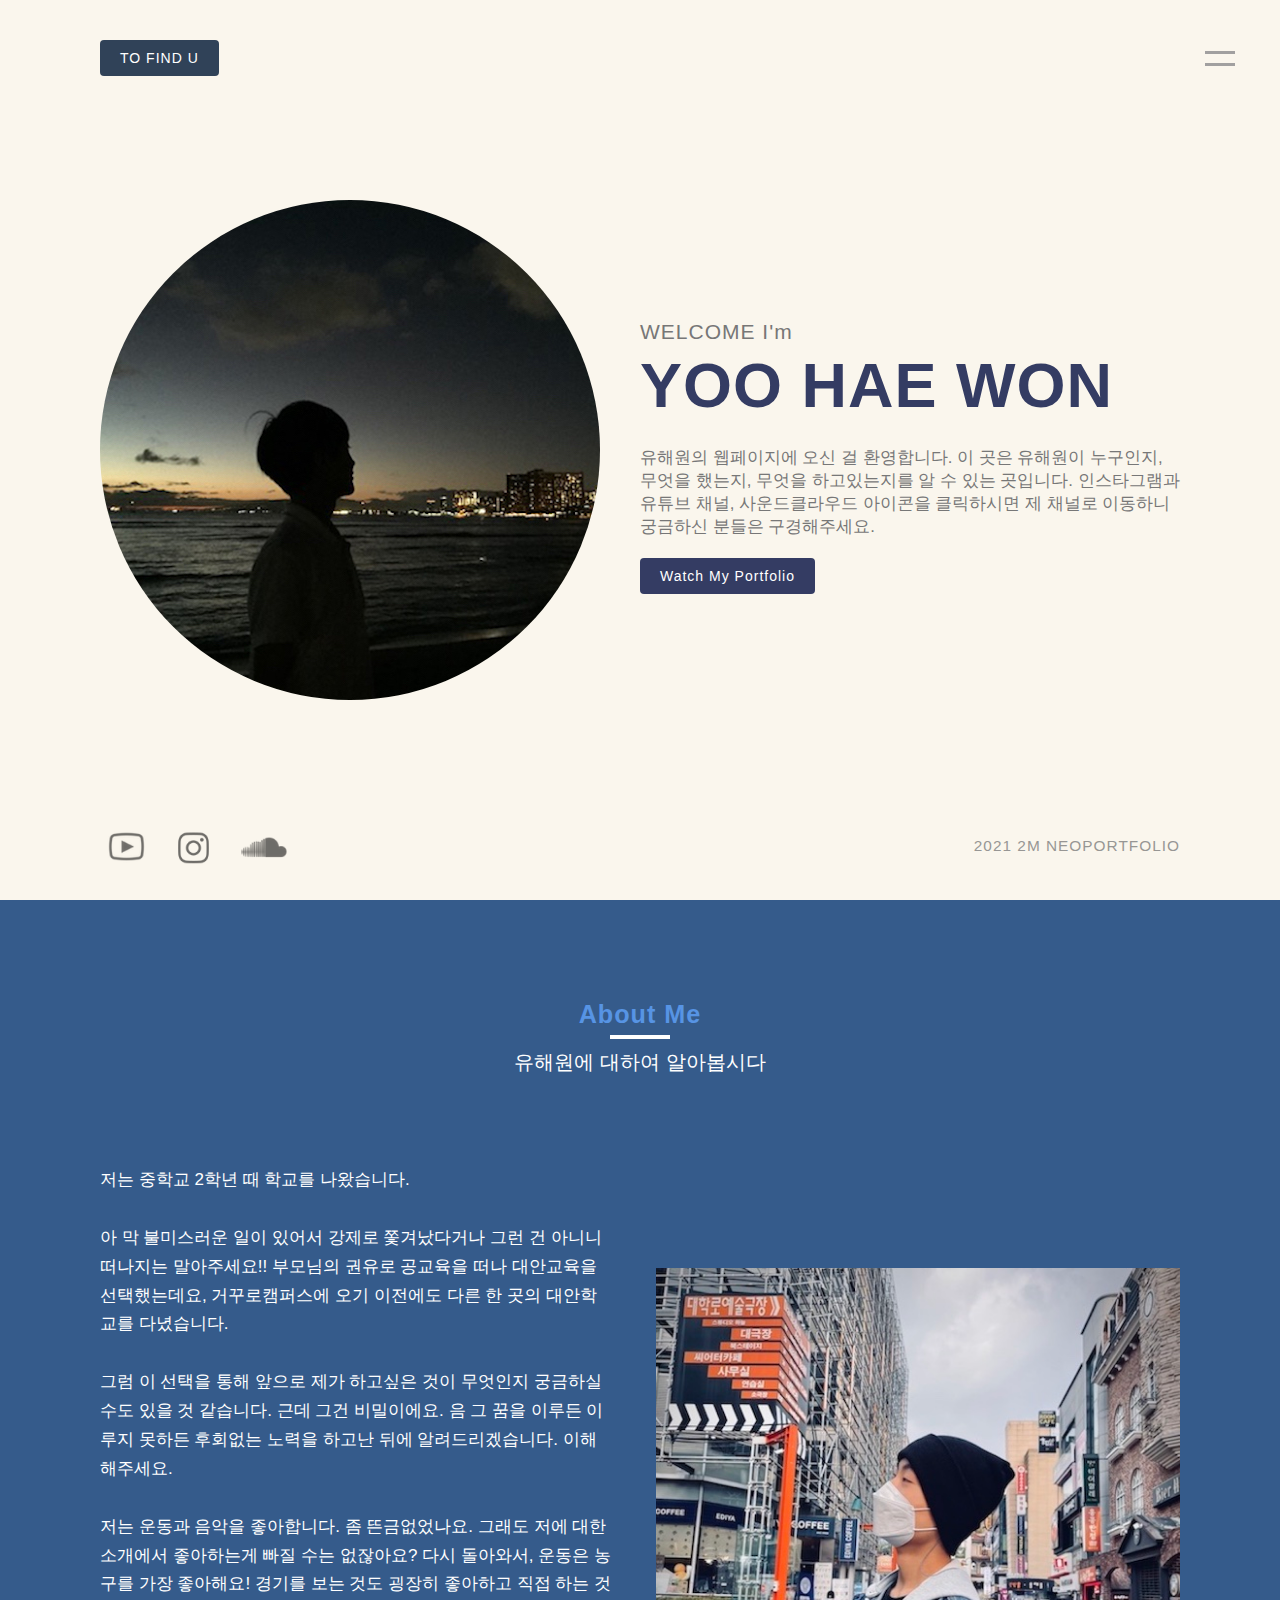
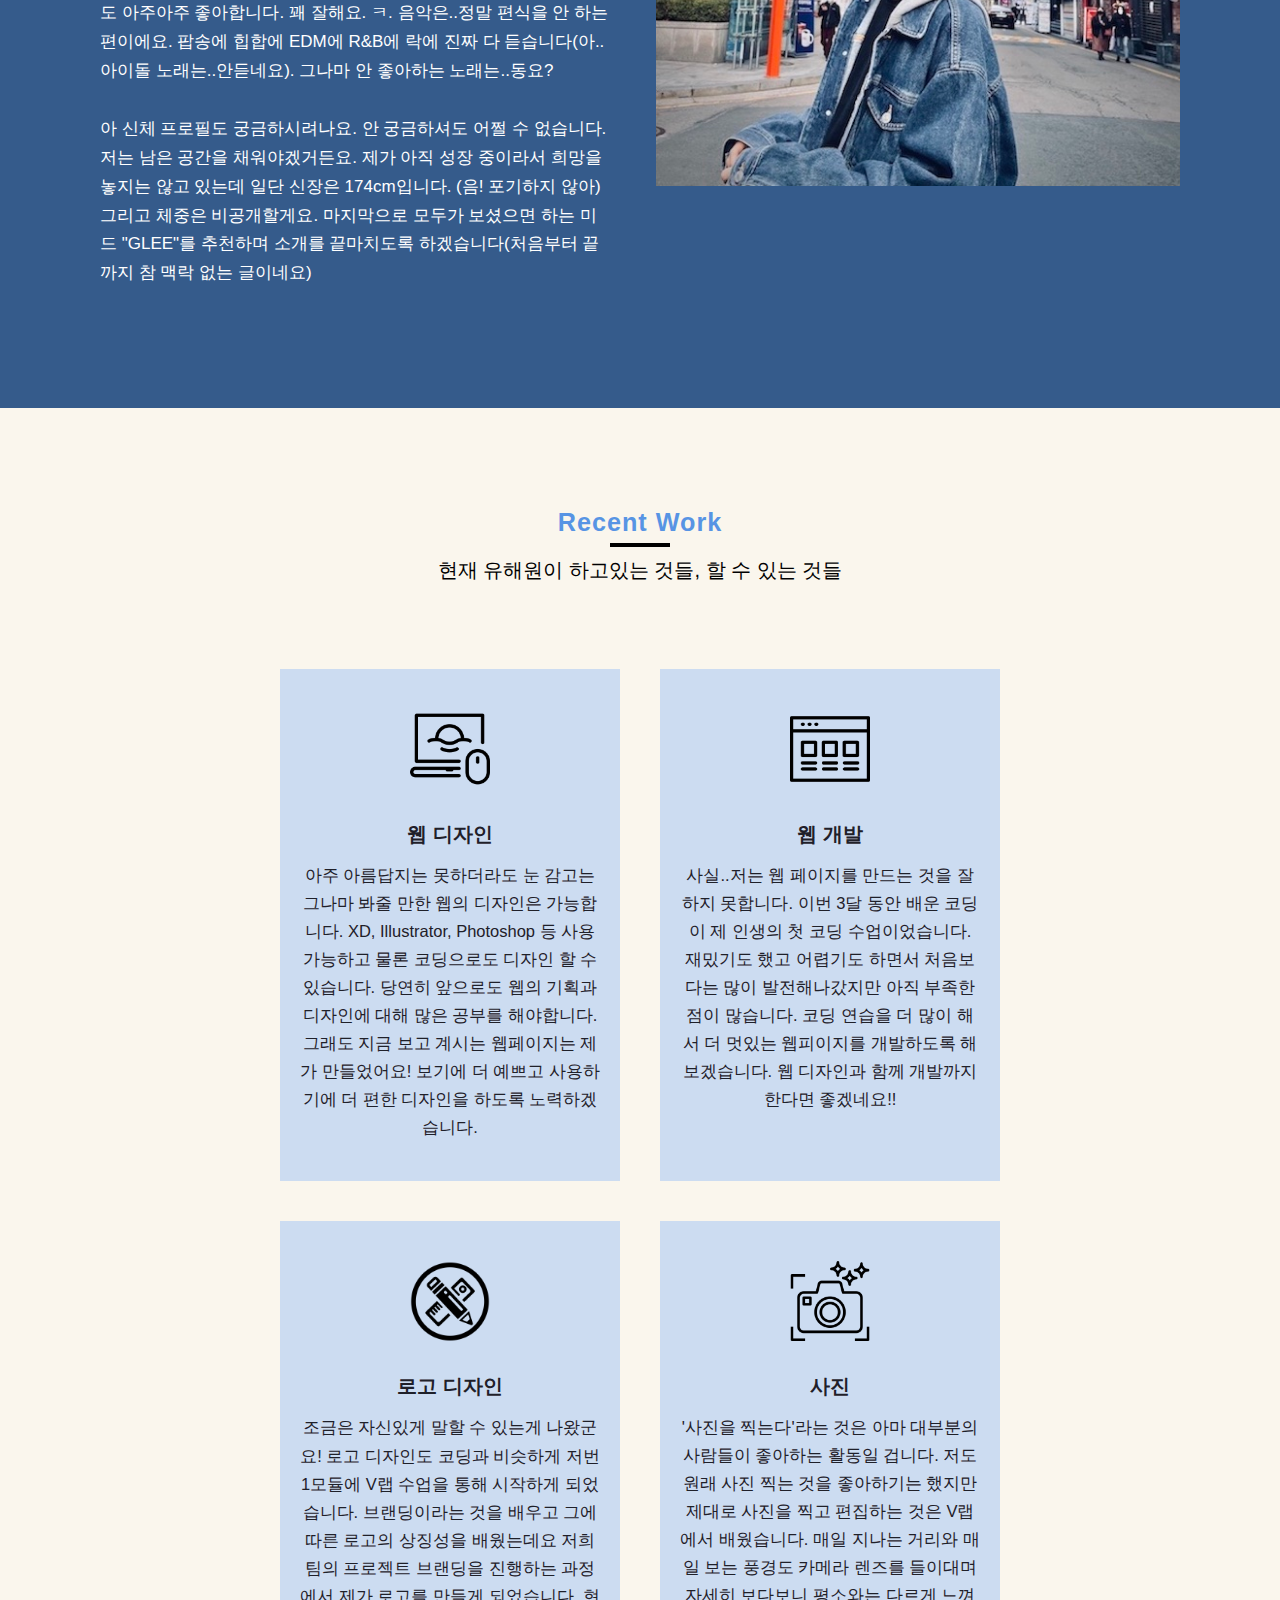
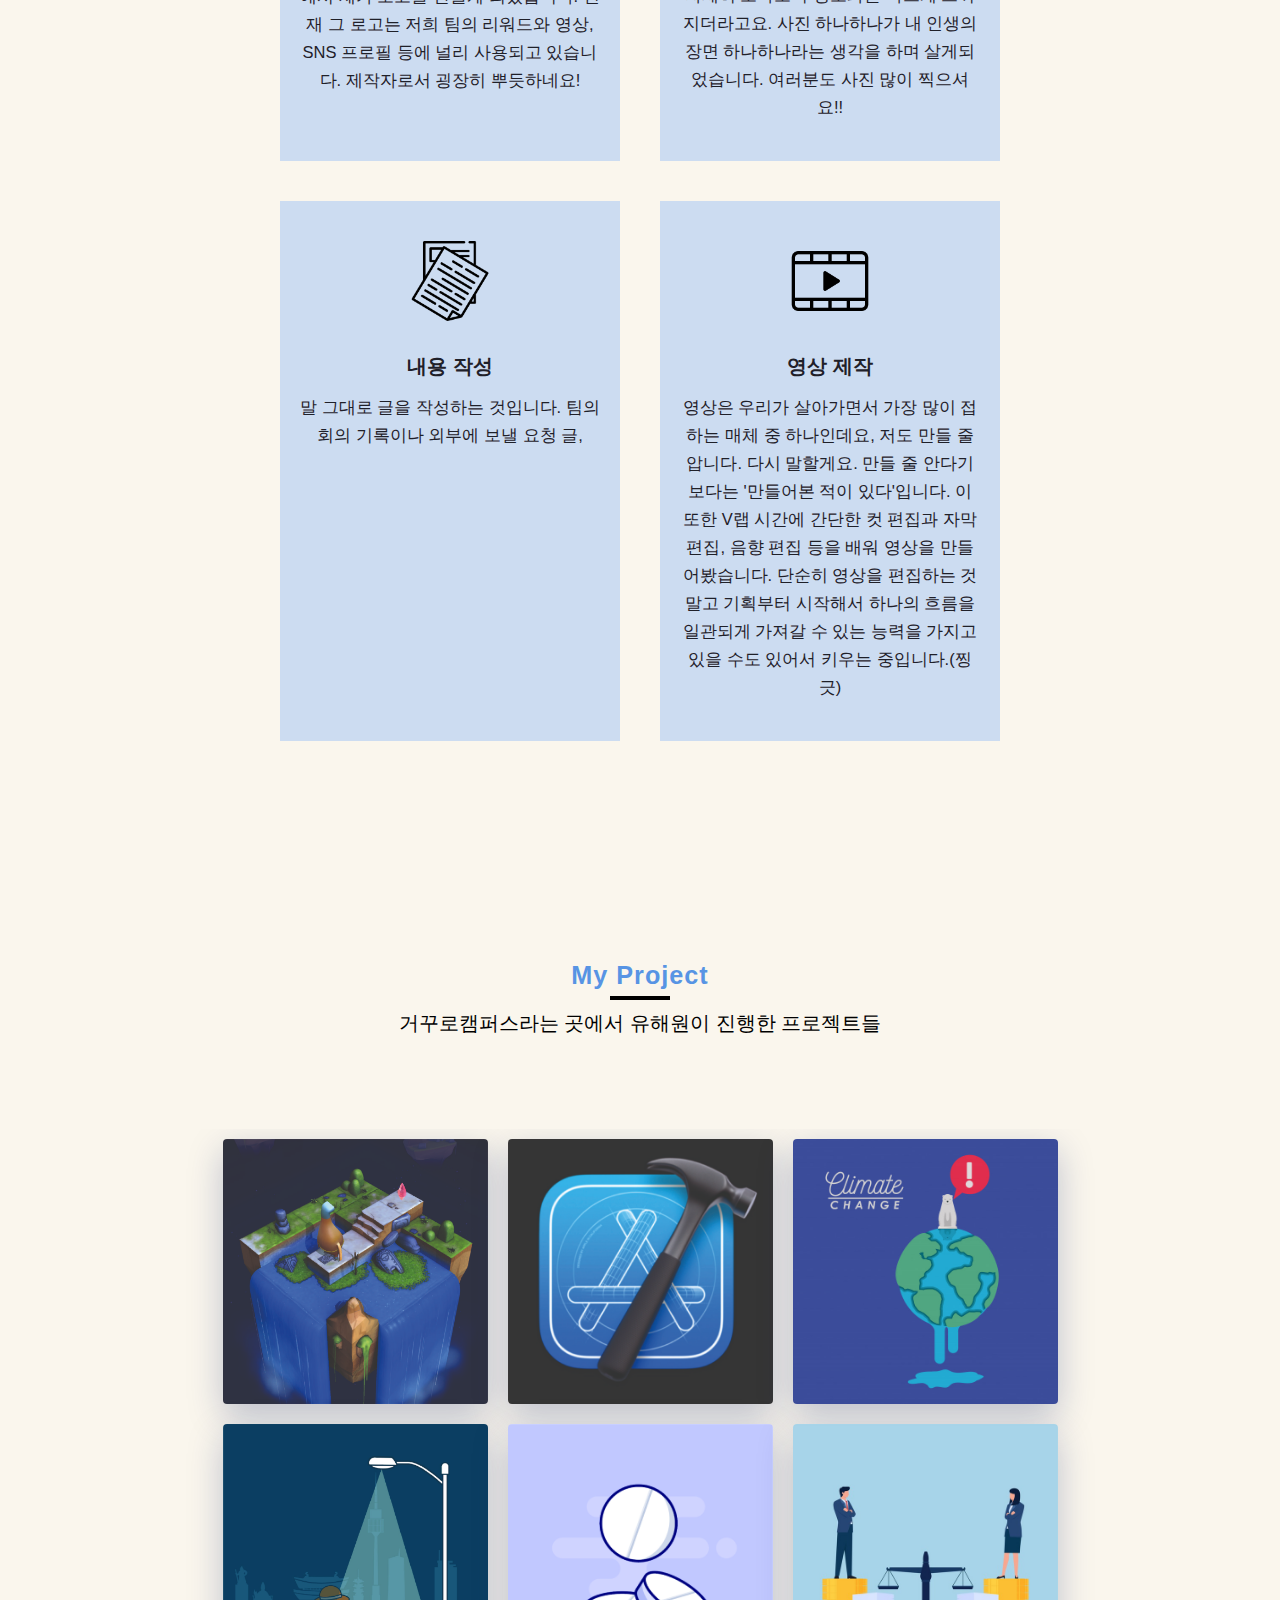
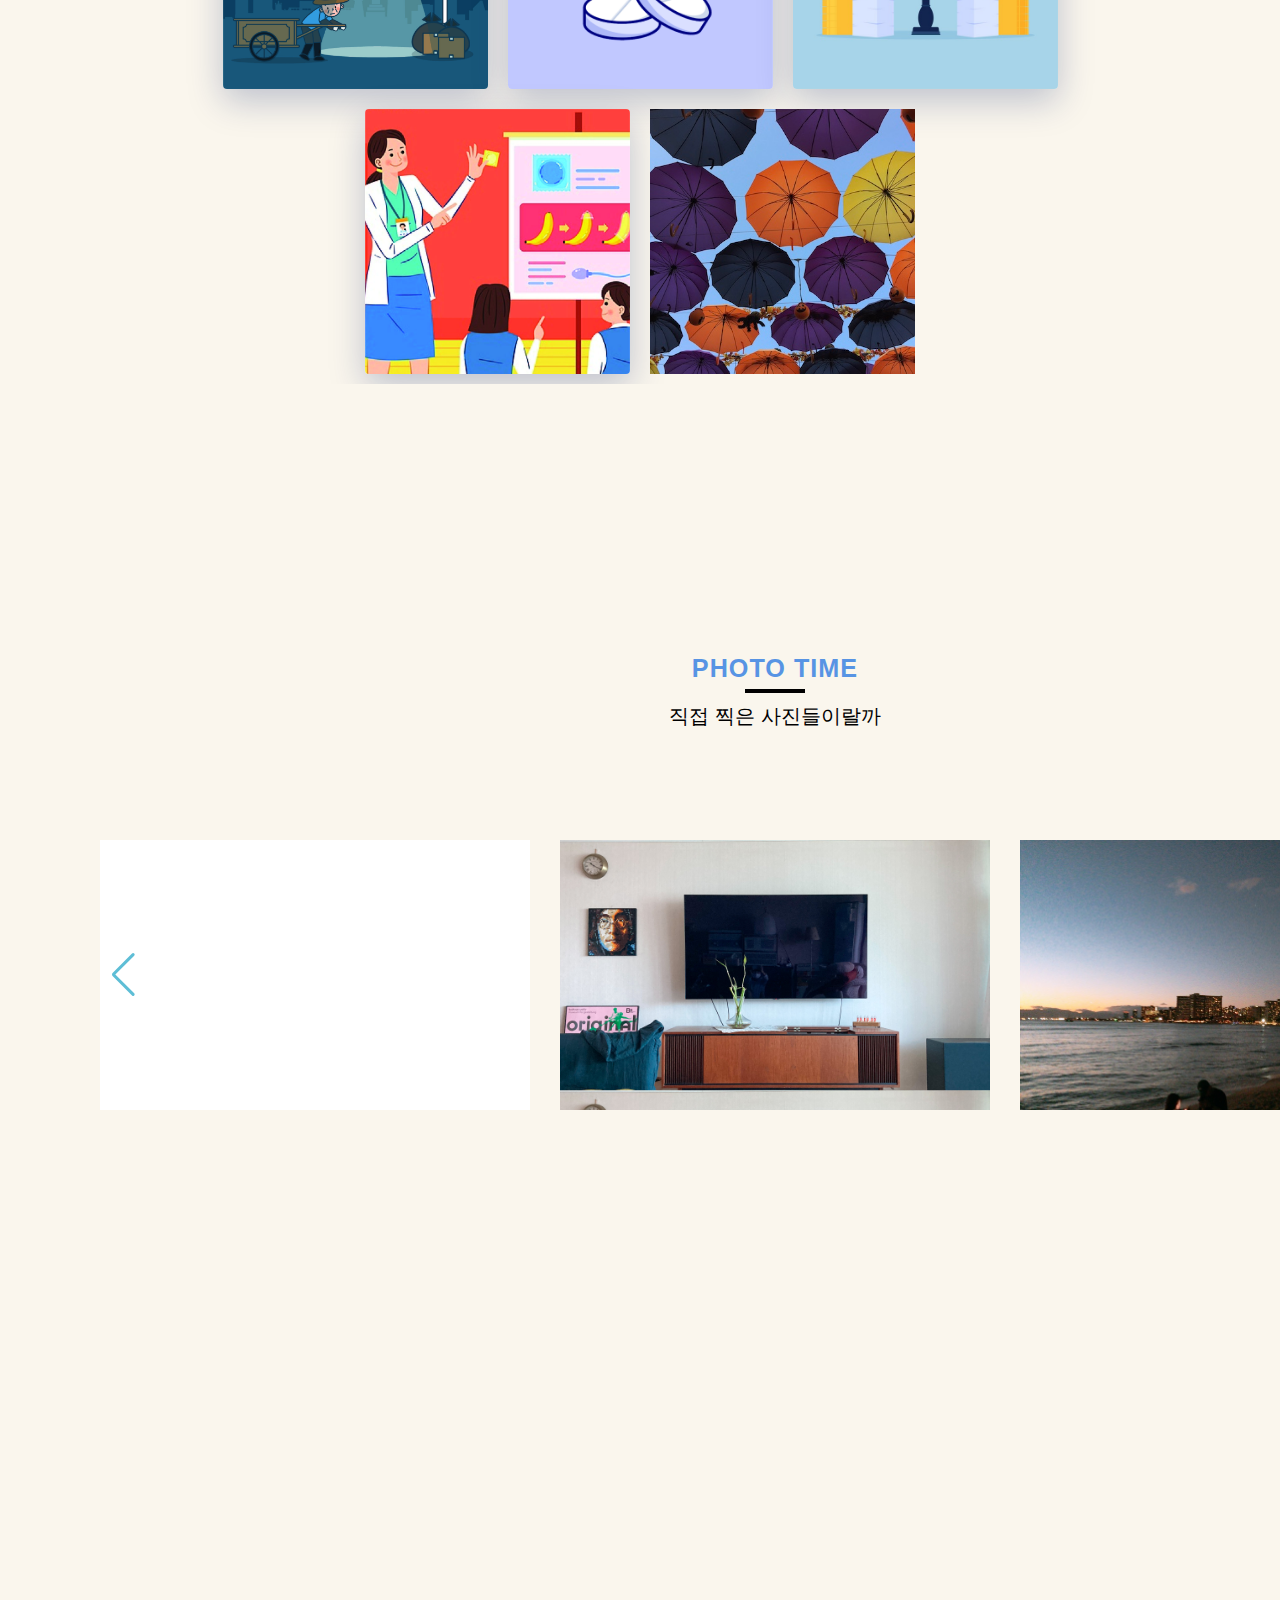
==== commit 76dc08fb: "img 변경" ====
--- a/index.html
+++ b/index.html
@@ -231,20 +231,28 @@
                     </label>
                     <div class="modal6">
                         <div class="modal-wrap6">
-                            <img src="./project5.jpg" alt="">
-                            <p>Contrary to popular belief, Lorem Ipsum is not simply random text. It has roots in a piece of classical Latin literature from 45 BC, making it over 2000 years old.</p>
-                        </div>
-                    </div>
-                </div>
-            </div>
-            <div class="workBx">
-                <div class="imgBx">
-                    <img src="img7.jpg">
-                </div>
-                <div class="textBx">
-                    <h3>2021 1M<br/>
-                        <div class="ju">문제정의-심화</div>
-                    </h3>
+                            <img src="./project6.jpg" alt="">
+                            <p>Contrary to popular belief, Lorem Ipsum is not simply random text. It has roots in a piece of classical Latin literature from 45 BC, making it over 2000 years old.</p>
+                        </div>
+                    </div>
+                </div>
+            </div>
+            <div class="workBx">
+                <div class="wolk">
+                    <input class="modal-btn7" type="checkbox" id="modal-btn7" name="modal-btn7" />
+                    <label for="modal-btn7">
+                        <div class="textBx">
+                            <h3>2020 4M<br/>
+                                <div class="ju">문제정의-기초</div>
+                            </h3>
+                        </div>
+                    </label>
+                    <div class="modal7">
+                        <div class="modal-wrap7">
+                            <img src="./project6.jpg" alt="">
+                            <p>Contrary to popular belief, Lorem Ipsum is not simply random text. It has roots in a piece of classical Latin literature from 45 BC, making it over 2000 years old.</p>
+                        </div>
+                    </div>
                 </div>
             </div>
             <div class="workBx">
--- a/style.css
+++ b/style.css
@@ -620,6 +620,14 @@
 }
 
 .content .section full-height .modal6 .modal-wrap6 p {
+    font-family: 'Poppins', sans-serif;
+    font-weight: 400;
+    font-size: 16px;
+    line-height: 1.7;
+    color: #1f2029;
+}
+
+.content .section full-height .modal7 .modal-wrap7 p {
     font-family: 'Poppins', sans-serif;
     font-weight: 400;
     font-size: 16px;
@@ -871,6 +879,43 @@
     box-shadow: 0 12px 35px 0 rgba(16, 39, 112, .25);
 }
 
+.modal-btn7:checked+label,
+.modal-btn7:not(:checked)+label {
+    position: relative;
+    font-family: 'Poppins', sans-serif;
+    font-weight: 500;
+    font-size: 15px;
+    line-height: 2;
+    width: 265px;
+    min-width: 265px;
+    height: 265px;
+    transition: all 200ms linear;
+    border-radius: 4px;
+    letter-spacing: 1px;
+    display: -webkit-inline-flex;
+    display: -ms-inline-flexbox;
+    display: inline-flex;
+    -webkit-align-items: center;
+    -moz-align-items: center;
+    -ms-align-items: center;
+    align-items: center;
+    -webkit-justify-content: center;
+    -moz-justify-content: center;
+    -ms-justify-content: center;
+    justify-content: center;
+    -ms-flex-pack: center;
+    text-align: center;
+    -ms-flex-item-align: center;
+    align-self: center;
+    border: none;
+    cursor: pointer;
+    background-image: url(./img7.jpg);
+    background-size: 100%;
+    /* background-color: #102770;
+    color: #ffeba7; */
+    box-shadow: 0 12px 35px 0 rgba(16, 39, 112, .25);
+}
+
 .modal-btn:not(:checked)+label:hover {
     opacity: 0.7;
 }
@@ -892,6 +937,10 @@
 }
 
 .modal-btn6:not(:checked)+label:hover {
+    opacity: 0.7;
+}
+
+.modal-btn7:not(:checked)+label:hover {
     opacity: 0.7;
 }
 
@@ -931,8 +980,39 @@
     font-size: 18px;
 }
 
+.modal-btn7:checked+label .uil,
+.modal-btn7:not(:checked)+label .uil {
+    margin-left: 10px;
+    font-size: 18px;
+}
+
 .modal-btn:checked+label:after,
 .modal-btn:not(:checked)+label:after {
+    position: fixed;
+    top: 30px;
+    right: 30px;
+    z-index: 110;
+    width: 40px;
+    border-radius: 3px;
+    height: 30px;
+    text-align: center;
+    line-height: 33px;
+    font-size: 25px;
+    font-weight: 800;
+    background-color: #ffeba7;
+    color: #233981;
+    font-family: 'unicons';
+    /* content: '\eac6'; */
+    content: "×";
+    box-shadow: 0 12px 25px 0 rgba(16, 39, 112, .25);
+    transition: all 200ms linear;
+    opacity: 0;
+    pointer-events: none;
+    transform: translateY(20px);
+}
+
+.modal-btn2:checked+label:after,
+.modal-btn2:not(:checked)+label:after {
     position: fixed;
     top: 30px;
     right: 30px;
@@ -956,8 +1036,8 @@
     transform: translateY(20px);
 }
 
-.modal-btn2:checked+label:after,
-.modal-btn2:not(:checked)+label:after {
+.modal-btn3:checked+label:after,
+.modal-btn3:not(:checked)+label:after {
     position: fixed;
     top: 30px;
     right: 30px;
@@ -981,8 +1061,8 @@
     transform: translateY(20px);
 }
 
-.modal-btn3:checked+label:after,
-.modal-btn3:not(:checked)+label:after {
+.modal-btn4:checked+label:after,
+.modal-btn4:not(:checked)+label:after {
     position: fixed;
     top: 30px;
     right: 30px;
@@ -1006,8 +1086,8 @@
     transform: translateY(20px);
 }
 
-.modal-btn4:checked+label:after,
-.modal-btn4:not(:checked)+label:after {
+.modal-btn5:checked+label:after,
+.modal-btn5:not(:checked)+label:after {
     position: fixed;
     top: 30px;
     right: 30px;
@@ -1031,8 +1111,8 @@
     transform: translateY(20px);
 }
 
-.modal-btn5:checked+label:after,
-.modal-btn5:not(:checked)+label:after {
+.modal-btn6:checked+label:after,
+.modal-btn6:not(:checked)+label:after {
     position: fixed;
     top: 30px;
     right: 30px;
@@ -1056,8 +1136,8 @@
     transform: translateY(20px);
 }
 
-.modal-btn6:checked+label:after,
-.modal-btn6:not(:checked)+label:after {
+.modal-btn7:checked+label:after,
+.modal-btn7:not(:checked)+label:after {
     position: fixed;
     top: 30px;
     right: 30px;
@@ -1083,7 +1163,8 @@
 
 .modal-btn:checked+label:hover:after,
 .modal-btn:not(:checked)+label:hover:after {
-    background-color: #102770;
+    background-color: #233981;
+    ;
     color: #ffeba7;
 }
 
@@ -1117,6 +1198,12 @@
     color: #ffeba7;
 }
 
+.modal-btn7:checked+label:hover:after,
+.modal-btn7:not(:checked)+label:hover:after {
+    background-color: #102770;
+    color: #ffeba7;
+}
+
 .modal-btn:checked+label:after {
     transition: opacity 300ms 300ms ease, transform 300ms 300ms ease, background-color 250ms linear, color 250ms linear;
     opacity: 1;
@@ -1153,6 +1240,13 @@
 }
 
 .modal-btn6:checked+label:after {
+    transition: opacity 300ms 300ms ease, transform 300ms 300ms ease, background-color 250ms linear, color 250ms linear;
+    opacity: 1;
+    pointer-events: auto;
+    transform: translateY(0);
+}
+
+.modal-btn7:checked+label:after {
     transition: opacity 300ms 300ms ease, transform 300ms 300ms ease, background-color 250ms linear, color 250ms linear;
     opacity: 1;
     pointer-events: auto;
@@ -1291,6 +1385,28 @@
     transition: opacity 250ms 700ms ease;
 }
 
+.modal7 {
+    position: fixed;
+    display: block;
+    display: -ms-flexbox;
+    display: flex;
+    -ms-flex-wrap: wrap;
+    flex-wrap: wrap;
+    -ms-flex-pack: center;
+    justify-content: center;
+    margin: 0 auto;
+    top: 0;
+    left: 0;
+    width: 100%;
+    height: 100%;
+    z-index: 100;
+    overflow-x: hidden;
+    background-color: rgba(31, 32, 41, .75);
+    pointer-events: none;
+    opacity: 0;
+    transition: opacity 250ms 700ms ease;
+}
+
 .modal-btn:checked~.modal {
     pointer-events: auto;
     opacity: 1;
@@ -1322,6 +1438,12 @@
 }
 
 .modal-btn6:checked~.modal6 {
+    pointer-events: auto;
+    opacity: 1;
+    transition: all 300ms ease-in-out;
+}
+
+.modal-btn7:checked~.modal7 {
     pointer-events: auto;
     opacity: 1;
     transition: all 300ms ease-in-out;
@@ -1447,6 +1569,26 @@
     transition: opacity 250ms 250ms ease, transform 300ms 250ms ease;
 }
 
+.modal-wrap7 {
+    position: relative;
+    display: block;
+    width: 100%;
+    max-width: 600px;
+    margin: 0 auto;
+    margin-top: 20px;
+    margin-bottom: 20px;
+    border-radius: 4px;
+    overflow: hidden;
+    padding-bottom: 20px;
+    background-color: #fff;
+    -ms-flex-item-align: center;
+    align-self: center;
+    box-shadow: 0 12px 25px 0 rgba(199, 175, 189, .25);
+    opacity: 0;
+    transform: scale(0.6);
+    transition: opacity 250ms 250ms ease, transform 300ms 250ms ease;
+}
+
 .modal-wrap img {
     display: block;
     width: 100%;
@@ -1478,6 +1620,12 @@
 }
 
 .modal-wrap6 img {
+    display: block;
+    width: 100%;
+    height: auto;
+}
+
+.modal-wrap7 img {
     display: block;
     width: 100%;
     height: auto;
@@ -1507,6 +1655,10 @@
     padding: 20px 30px 0 30px;
 }
 
+.modal-wrap7 p {
+    padding: 20px 30px 0 30px;
+}
+
 .modal-btn:checked~.modal .modal-wrap {
     opacity: 1;
     transform: scale(1);
@@ -1538,6 +1690,12 @@
 }
 
 .modal-btn6:checked~.modal6 .modal-wrap6 {
+    opacity: 1;
+    transform: scale(1);
+    transition: opacity 250ms 500ms ease, transform 350ms 500ms ease;
+}
+
+.modal-btn7:checked~.modal7 .modal-wrap7 {
     opacity: 1;
     transform: scale(1);
     transition: opacity 250ms 500ms ease, transform 350ms 500ms ease;
@@ -1592,6 +1750,10 @@
         width: calc(100% - 40px);
         padding-bottom: 15px;
     }
+    .modal-wrap7 {
+        width: calc(100% - 40px);
+        padding-bottom: 15px;
+    }
     .modal-wrap p {
         padding: 15px 20px 0 20px;
     }
@@ -1610,4 +1772,7 @@
     .modal-wrap6 p {
         padding: 15px 20px 0 20px;
     }
+    .modal-wrap7 p {
+        padding: 15px 20px 0 20px;
+    }
 }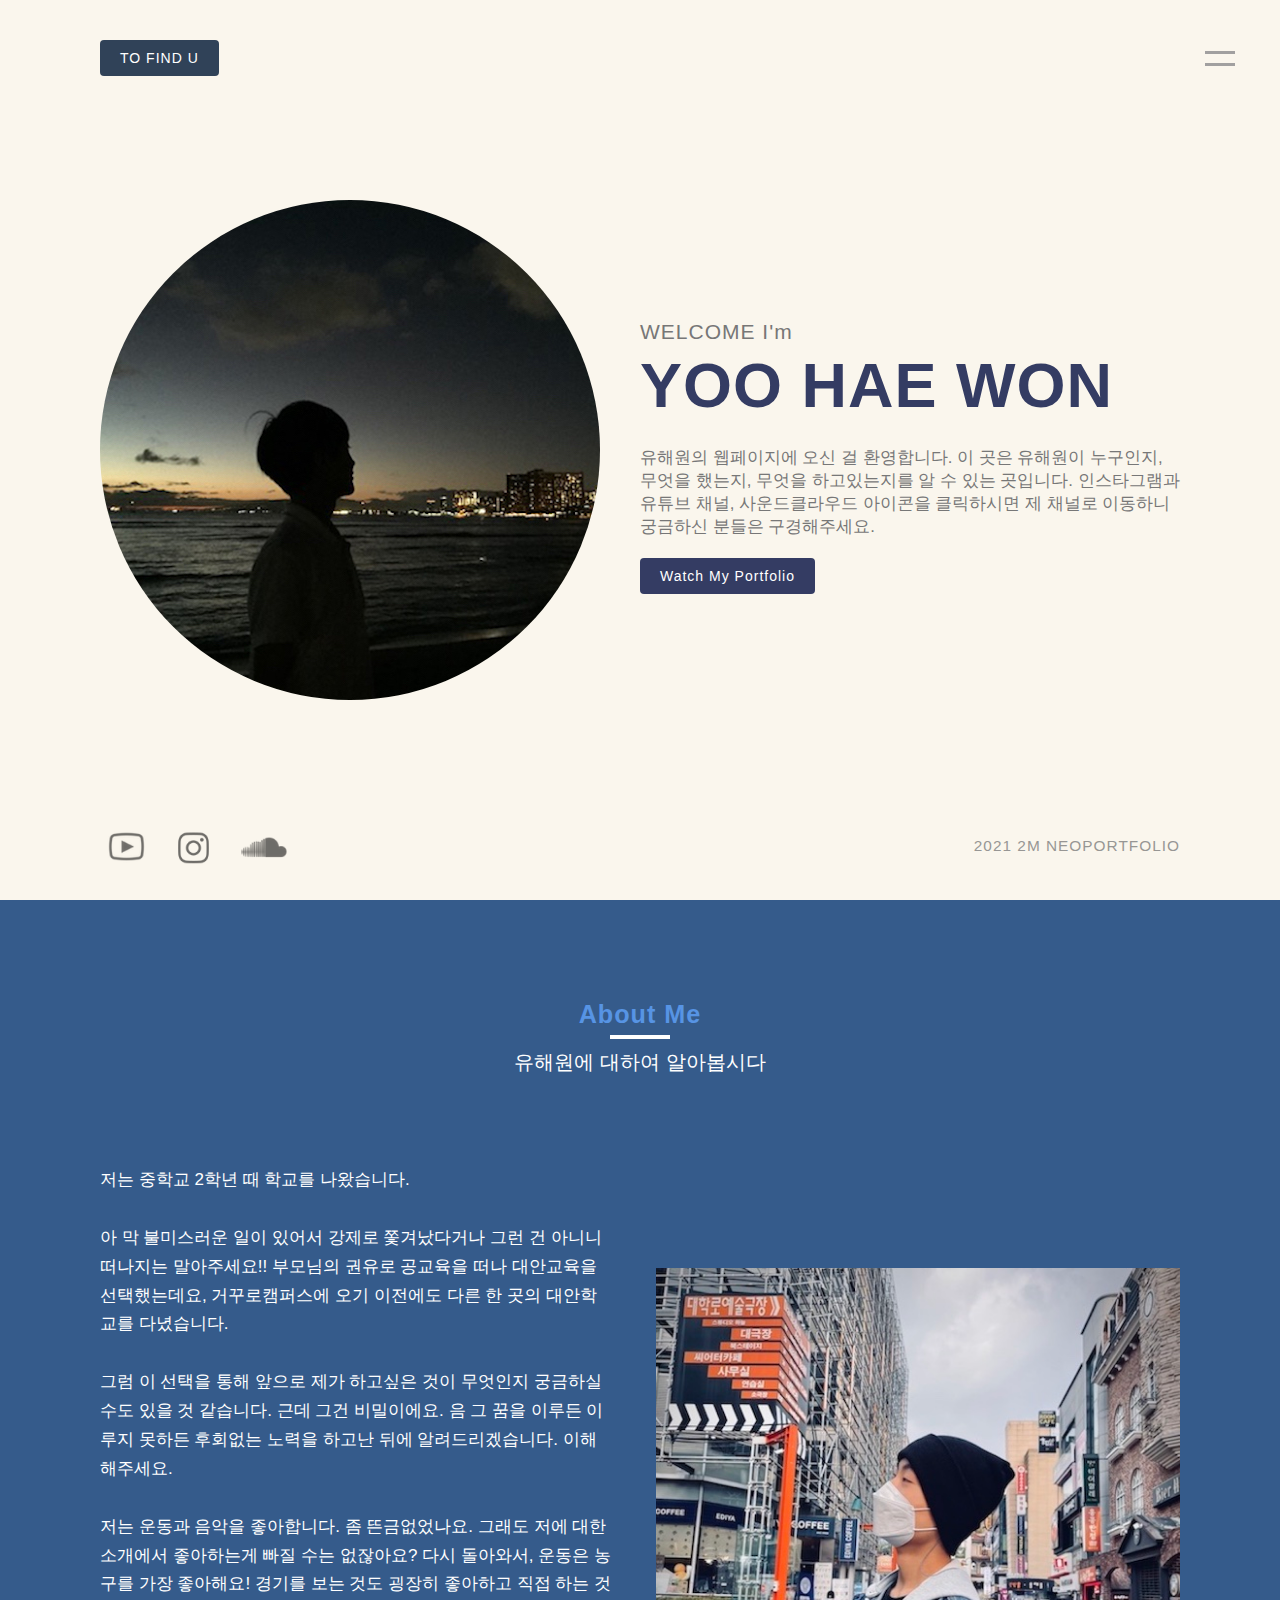
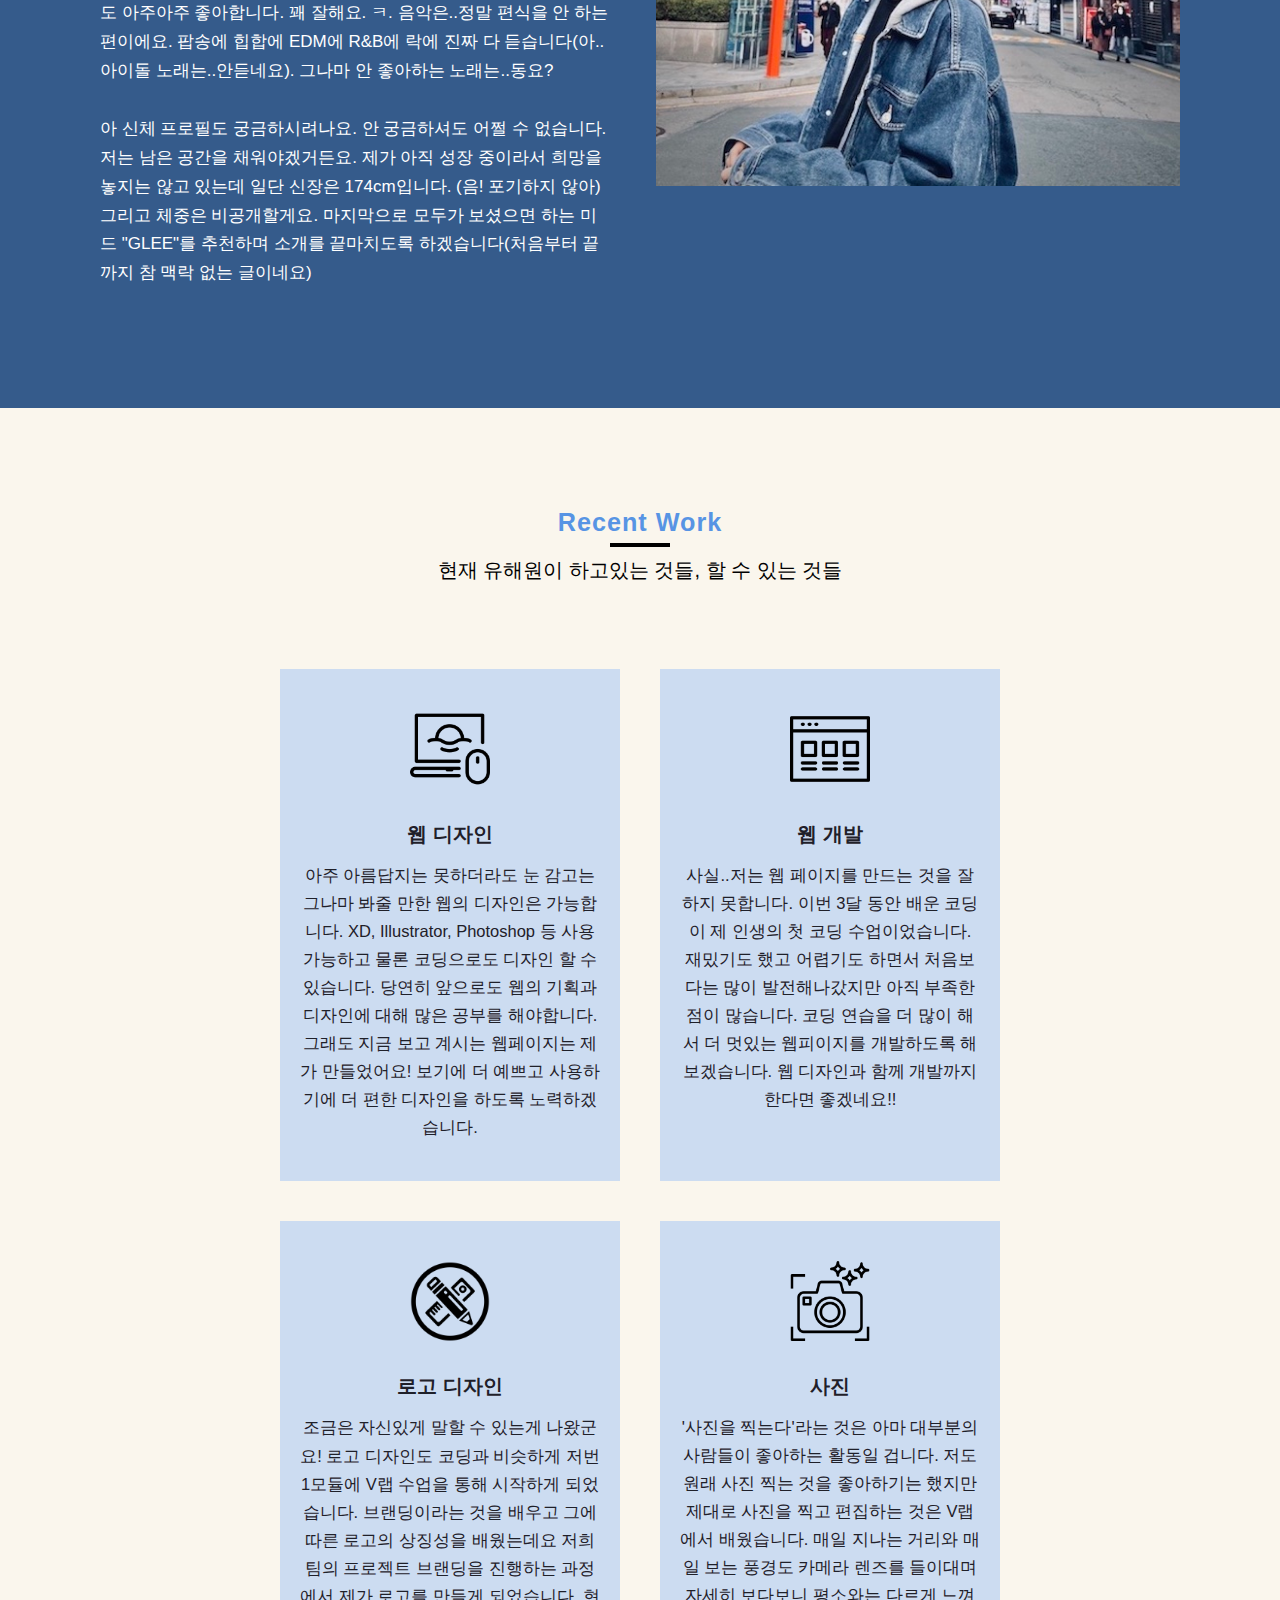
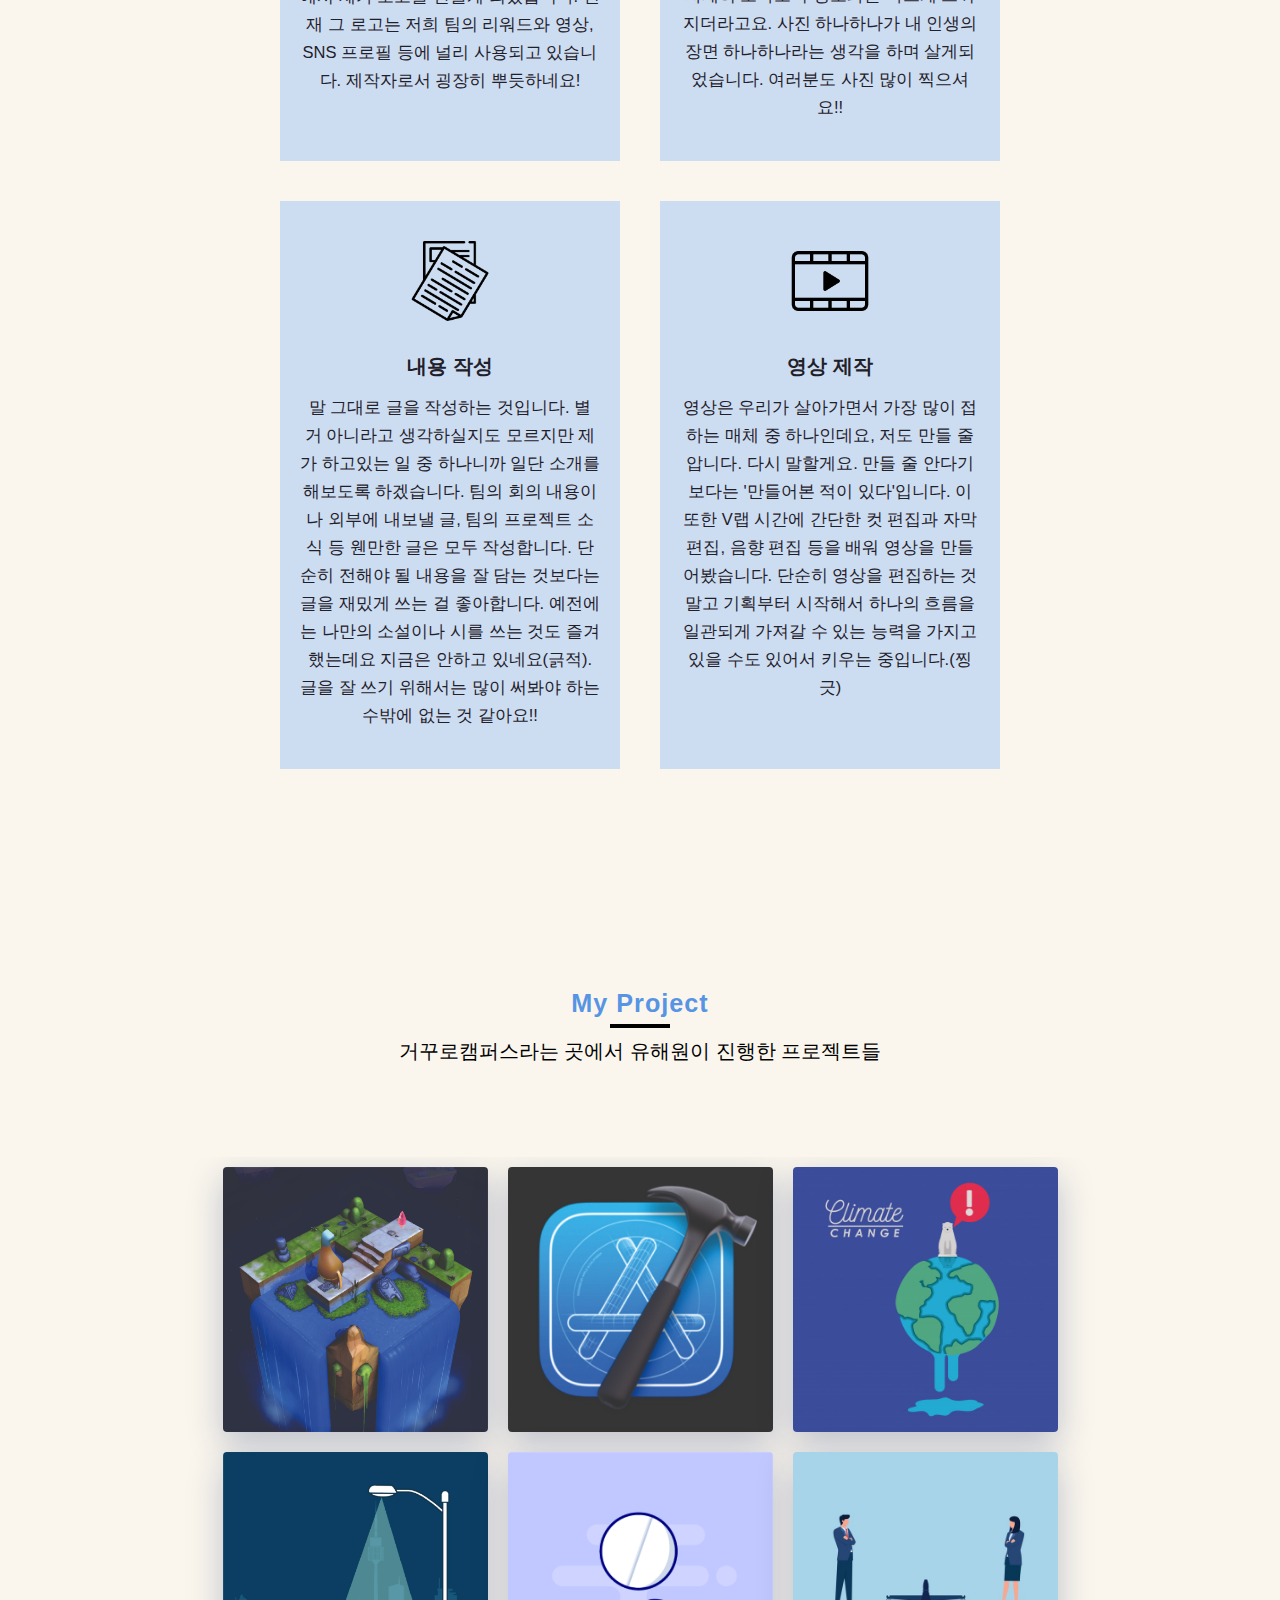
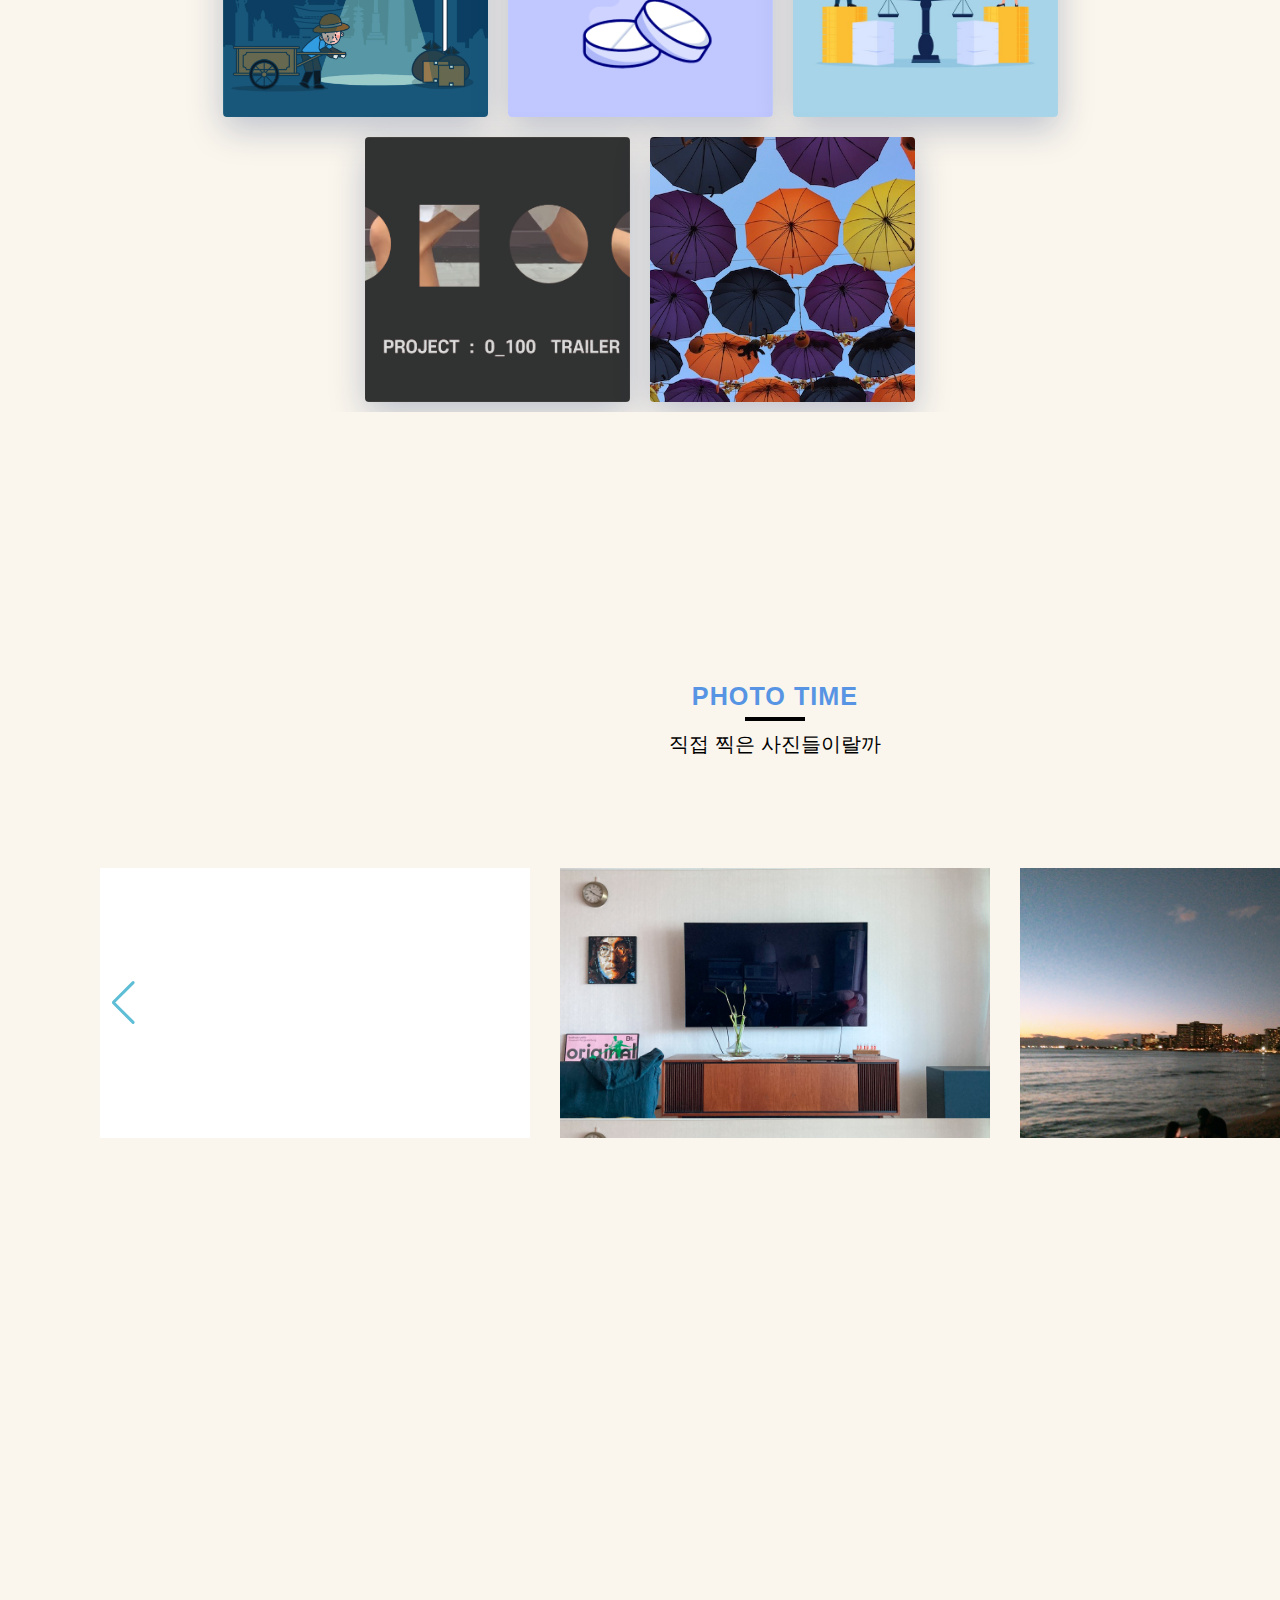
==== commit a5758899: "완성" ====
--- a/index.html
+++ b/index.html
@@ -101,7 +101,8 @@
             <div class="servicesBx">
                 <img src="icon5.png">
                 <h2>내용 작성</h2>
-                <p>말 그대로 글을 작성하는 것입니다. 팀의 회의 기록이나 외부에 보낼 요청 글,
+                <p>말 그대로 글을 작성하는 것입니다. 별 거 아니라고 생각하실지도 모르지만 제가 하고있는 일 중 하나니까 일단 소개를 해보도록 하겠습니다. 팀의 회의 내용이나 외부에 내보낼 글, 팀의 프로젝트 소식 등 웬만한 글은 모두 작성합니다. 단순히 전해야 될 내용을 잘 담는 것보다는 글을 재밌게 쓰는 걸 좋아합니다. 예전에는 나만의 소설이나 시를 쓰는 것도 즐겨했는데요 지금은 안하고 있네요(긁적). 글을 잘 쓰기 위해서는 많이
+                    써봐야 하는 수밖에 없는 것 같아요!!
                 </p>
             </div>
             <div class="servicesBx">
@@ -132,7 +133,10 @@
                     <div class="modal">
                         <div class="modal-wrap">
                             <img src="./project1.jpg" alt="">
-                            <p>Contrary to popular belief, Lorem Ipsum is not simply random text. It has roots in a piece of classical Latin literature from 45 BC, making it over 2000 years old.</p>
+                            <p>먼저, 코딩을 할 줄 아는 사람에게 부탁하면 안되냐는 생각을 하시는 분들도 계실텐데, 만약 내가 코딩을 할 줄 안다면 나의 아이디어를 언제든지 가감없이 앱으로 만들 수 있어 내가 코딩을 하는 것이 내 아이디어를 시각화하는 유일한 진짜 방법이라고 생각했습니다.<br><br>그 이후에는 코딩과 프로그래밍 언어가 무엇인지에 대해 용어를 정리하고 스위프트 플레이그라운드라는 앱을 통해 코딩의 기초를 익혔습니다.
+                                다양한 명령어에 대해 알아보고 직접 연습하며 코딩의 기본에 대해 알아갔습니다.<br><br> For 루프, if 코드, while 루프, 변수, 연산자 코드, 함수, 알고리즘 등 다양한 명령어와 코딩에 필요한 용어들을 학습했습니다. 그리고 코딩에 대해 잘 모르는 사람도 이해할 수 있도록 이 명령어를 이용해 작성한 코드가 작동되는 것을 보여주며 용어에 대해 소개해보았습니다.<br><br> 첫
+                                개주프를 진행하며 처음에는 아예 모르는 분야에 혼자 도전한다는 것을 걱정도 했지만 다행히 플레이그라운드가 정말 친절히 알려줘 쉽다는 생각을 했습니다. 그러나 그것도 잠시, 띄어쓰기 하나, 소문자인지 대문자인지 이런 사소한 것들 하나 때문에 명령어가 실행되지 않는 것을 보며 섣부른 판단이었다고 느꼈습니다. 그래도 앞으로 연습해서 빨리 기량을 발전시켜야겠다는 꿈도 생겼습니다. 이제 반걸음을 내딛었을
+                                뿐인데 벌써부터 앱을 만들고 싶어서 안달이 난 것 같습니다. 그리고 미약하지만 제 배움장터 발표를 보고 코딩을 배우고 싶다고 생각을 한 사람들이 있으면 좋겠습니다.</p>
                         </div>
                     </div>
                 </div>
@@ -160,7 +164,11 @@
                     <div class="modal2">
                         <div class="modal-wrap2">
                             <img src="./project2.jpg" alt="">
-                            <p>Contrary to popular belief, Lorem Ipsum is not simply random text. It has roots in a piece of classical Latin literature from 45 BC, making it over 2000 years old.</p>
+                            <p>코딩은 내 아이디어를 시각화하고 남에게 보여주기 위해서는 꼭 알아야 한다고 생각했으며 저번 모듈에도 코딩을 주제로 개인주제프로젝트를 진행했기 때문에 코딩의 개념, 아주 간단한 명령어만 알고 있었던 상황이었습니다. 매우 조금의 학습이긴 하지만 그 기억들마저도 사라지게 내버려둔다면 저번 모듈에는 그저 시간을 낭비하고 허비한 것이라고 느껴질 것 같아 이번 모듈에는 저번에 학습한 것을 활용해보자고 판단하였습니다.
+                                나만의 앱을 만들고 싶다는 생각은 아직도 유효했고 전문적인 학습은 아니지만 조금이라도 미리 알고있다면 나중에 배울 때 편할 수 있다고 생각했습니다.<br><br> 코딩을 하는데 사용한 프로그램을 소개하고 코딩의 기초가 되는 동작을 직접 실행해보았습니다. 시뮬레이터를 사용해 내가 작성한 코드가 작동되는 것을 확인해볼 수 있었고 마지막으로는 네비게이션 컨트롤러를 사용해 화면 전환까지 해보았습니다.
+                                <br><br> 텍스트의 글꼴, 크기, 굵기 등 완전 기초가 되는 것부터 시작하여 앱 실행을 위한 동작인 클릭과 화면 전환까지 직접 코드를 작성해 실행해보았습니다. 모든 동작의 코드를 스크린 캡쳐해 직접 보여주며 중요 명령어를 설명하였고 이해를 위해 영상 녹화까지 하였습니다.<br><br> 이번 모듈은 벌려놓은 일이 너무 많아서 시간분배를 잘하고 계획을 꾸준히 지켰어야 하는데 모든게 흐지부지되버려서
+                                굉장히 아쉬웠습니다. 개인주제 프로젝트는 매일매일 해야한다는 것을 알면서도 여러가지 이유로 많이 하지 못한 것이 사실이어서 실망스럽기도 합니다. 매우 적은 시간을 투자했기 때문에 학습한 내용이 빈약한 것도 사실이고 그 적은 사실마저 E-Book과 발표자료를 만드는데에도 썼기 때문에 정말 학습한 내용이 없는 것 같습니다. 다음에 똑같은 기회가 주어진다면 하루만에도 끝낼 수 있는 것을 한 모듈
+                                동안 했다는 것이 놀라울 정도기 때문에 앞으로는 계획을 잘 지켜야겠다는 큰 깨달음을 얻게되었습니다.</p>
                         </div>
                     </div>
                 </div>
@@ -178,7 +186,9 @@
                     <div class="modal3">
                         <div class="modal-wrap3">
                             <img src="./project3.jpg" alt="">
-                            <p>Contrary to popular belief, Lorem Ipsum is not simply random text. It has roots in a piece of classical Latin literature from 45 BC, making it over 2000 years old.</p>
+                            <p>팀원들끼리 3모듈의 공통주제인 ‘기후변화에 관한 심각한 문제가 무엇이 있을까?’를 공유하던 중 모두가 전 세계적으로 큰 이슈가 되고 있는 해수면 상승이 가장 큰 문제라는 것에 공감했고, 그 후 ‘많은 사람이 공감할 수 있는 해수면 상승의 피해가 무엇이 있을지 고민하던 중 우리의 삶에 적지않은 영향을 끼치고 있는 갯벌에 대해 다루면 좋겠다는 의견이 나와 주제를 선정하였습니다.<br><br> 해수면
+                                상승의 원인을 조사하여 기후변화의 역사와 연관지었고 해수면 상승이 갯벌에 끼치는 영향을 경제적 가치와 생태계적 가치로 나누어 정리하였습니다. 설명을 뒷받침할 가시적 자료들도 조사하였고 이 문제를 해결하기 위한 방안에 대해서도 고민해보았습니다.<br><br> 해수면 상승의 주된 원인으로는 흔히 알고있는 지구온난화말고도 높아진 해수가 팽창하기 때문이라는 것을 배웠습니다. 갯벌의 사전적 정의도
+                                정확하게 알게되었고 우리나라의 해수면 상승 추이와 갯벌 면적 감소의 추이도 그래프를 통해 현 상황을 이해할 수 있었습니다.<br><br> 첫 팀프로젝트였기 때문에 걱정도 많았지만 다행히 팀원 다같이 역할을 잘 분배하여 열심히 노력한 덕분에 수월하게 끝났습니다. 감소하는 갯벌이라는 우리의 삶에 밀접한 관계가 있는 주제로 프로젝트를 진행했기 때문에 수업이 굉장히 흥미로웠습니다.</p>
                         </div>
                     </div>
                 </div>
@@ -196,7 +206,10 @@
                     <div class="modal4">
                         <div class="modal-wrap4">
                             <img src="./project4.jpg" alt="">
-                            <p>Contrary to popular belief, Lorem Ipsum is not simply random text. It has roots in a piece of classical Latin literature from 45 BC, making it over 2000 years old.</p>
+                            <p>모든 사람은 노인이 되기 때문에 지속가능한 공동체와 사회를 위해서는 노인이 존중받아야 한다고 생각했습니다. 그리고 노인 문제 중 가장 심각하다고 판단한 노인빈곤 문제에 대해 프로젝트를 진행하였습니다. 노인빈곤은 지금 노년층뿐만 아니라 미래의 노년층, 즉 현재의 젊은 사람들도 겪게 될 위험한 사회문제라고 생각합니다.<br><br> 노인 빈곤 문제의 현주소를 알아보기 위해 소득수준과 복지제도를 조사해보았고
+                                이 문제를 해결하기 위해 현재 진행되고 있는 노력을 찾아보았습니다. 노인 빈곤이라는 사회문제에 대해 더 자세히 알고 프로젝트를 진행하기 위해 노인 빈곤을 주제로 한 다큐멘터리와 논문, 기사 등을 읽고 서로 공유하기도 하였습니다.<br><br> 우리나라의 노인 빈곤율은 OECD 가입국가 중 압도적인 부동의 1위를 유지 중이며 이는 노인 우울증, 노인 고독사 등 다른 노인문제와도 연결됩니다.
+                                현재 노인 빈곤 문제를 해결하기 위한 복지정책으로는 연금제도가 대표적이지만 이마저도 허점이 많기에 노인이 기댈 곳이 적습니다. 따라서 연금으로만 문제를 해결하려하면 안되고 노인 일자리 사업 등 다양한 방식으로 문제 해결을 위해 접근해야합니다.<br><br> 두 번째 주제중심 프로젝트인만큼 저번보다 쉬울 줄 알았으나 주제를 정하는 것부터 난항을 겪으며 고생했습니다. 특히 이번 모듈은 문제정의
+                                프로젝트와 개인주제프로젝트에 집중하여 주제중심 프로젝트를 진행할 수 있는 시간이 줄어들어 더 힘들었던 것 같습니다. 그래도 팀원들이 기사와 논문을 열심히 읽고 정리해주었으며 질 높은 결과물을 위해 진짜 영혼을 갈아넣어서 결과물은 만족하게 나왔습니다. 다음에 주제중심을 또 언제할지 모르겠지만 다음에 또 하게된다면 좀 더 시간 분배를 잘해야겠습니다.</p>
                         </div>
                     </div>
                 </div>
@@ -214,7 +227,10 @@
                     <div class="modal5">
                         <div class="modal-wrap5">
                             <img src="./project5.jpg" alt="">
-                            <p>Contrary to popular belief, Lorem Ipsum is not simply random text. It has roots in a piece of classical Latin literature from 45 BC, making it over 2000 years old.</p>
+                            <p>시각장애인이 의약품을 구매하고 복용하는 과정에서 어려움을 겪고 있다는 주제를 한 팀원이 공유했고 모두 흥미롭게 느껴 선정하였습니다. 시각장애인들은 약품의 성분과 복용 방법을 알기 어렵고, 약을 복용해야 하는 시간을 알기도 힘들다고 합니다.<br><br> 먼저 우리가 선정한 주제가 사실인지를 확인하기 위해서 공인화된 논문과 보고서 등을 찾아보았고 직접 인터뷰도 진행해보았습니다. 또, 현재 상황과 이
+                                문제를 해결하기 위해 하고있는 노력을 조사해보아 바꿔나가야하거나 개선해야 할 점들을 정하였습니다.<br><br> 시각장애 판별 기준을 알아보고 실제로 시각장애인분들이 이 문제를 겪고있는지 알아보았습니다. 또, 현재 시중에 판매되고 있는 제품 중점자 표시가 되어있는 의약품의 수량과 이름을 조사함으로써 이 문제가 심각하다고 판단하였습니다. 인터뷰는 제약회사와 시각장애인, 약사 등 이해관계자들을
+                                대상으로 진행하였습니다+.<br><br> 여태까지 장애인의 인권은 당연히 존중받아야 한다고 생각하며 살아왔지만 정작 자세히, 제대로 알고있는 장애인 문제는 없었습니다. 이번 프로젝트를 경험하면서 장애인의 인권은 생각보다 존중받지 못하고 있다고 느꼈고 비록 이 문제를 지금 당장 우리의 힘으로 해결하지는 못하지만 언젠가는 꼭 해결할 수 있으면 좋겠다고 생각했습니다.</p>
                         </div>
                     </div>
                 </div>
@@ -232,7 +248,10 @@
                     <div class="modal6">
                         <div class="modal-wrap6">
                             <img src="./project6.jpg" alt="">
-                            <p>Contrary to popular belief, Lorem Ipsum is not simply random text. It has roots in a piece of classical Latin literature from 45 BC, making it over 2000 years old.</p>
+                            <p>팀원 모두가 지속가능한 공동체와 사회를 위해서는 성평등이 중요하다고 생각하고 있었고, 우연히 신문을 읽던 중 발견한 책의 내용이 이번 모듈의 대주제와 연관이 있다고 생각해 이 주제를 선정하였습니다. 남성에 맞춰져 설계된 도시와 사회가 지금도 이어지고 있으며 이는 우리 눈에 보이지 않는 성차별이기 때문에 심각한 문제라고 판단하였습니다.<br><br> 먼저 우리가 선정한 주제가 사실인지를 확인하기 위해서
+                                공인화된 논문과 보고서 등을 찾아보았고 직접 인터뷰도 진행해보았습니다. 아무래도 책의 내용을 토대로 주제를 선정하였기에 책의 내용이 중요하여 책도 파트를 나누어 각자 정리를 한 뒤 공유하였습니다.<br><br> 현재 블루오션인 인공지능과 딥러닝에서 발생하는 성차별 문제에 대해 학습을 진행하려 했으나 이는 우리가 깊게 학습하기 어렵다는데에 의견이 모아져 의학계에서의 여성 데이터 공백에 대해
+                                학습하였습니다. 그러나 이마저도 주제가 사실과 다르다는 점을 지적받고 결국 여러 분야에서의 여성 데이터 공백을 정리하였습니다. 성별에 따라 사용시간이 다르지만 동일한 화장실의 면적, GDP에서 무시받는 가사노동력, 산업재해로 인정받지 못하고 있는 성폭력 등 여러 여성 데이터 공백이 있습니다.<br><br> 성차별은 모두가 알고있음에도 쉽게 해결되지 않는 심각한 문제입니다. 그리고 더 위험한
+                                것은 우리가 성차별이라고 느끼지 못하고 있음에도 성차별인 행동이나 제도가 있을 수 있다는 것입니다. 사실 이번 프로젝트에서는 우리가 열심히 조사하고 문제라고 정의한 것이 문제가 아니였다는 결론이 나와 많이 당황하고 힘빠지기도 했으나 그래도 우리가 시간을 허비한 것이 아니었으며 노력을 했기에 이런 결론도 도출할 수 있다고 생각하고 보람을 느꼈습니다.</p>
                         </div>
                     </div>
                 </div>
@@ -242,27 +261,43 @@
                     <input class="modal-btn7" type="checkbox" id="modal-btn7" name="modal-btn7" />
                     <label for="modal-btn7">
                         <div class="textBx">
-                            <h3>2020 4M<br/>
-                                <div class="ju">문제정의-기초</div>
+                            <h3>2021 1M<br/>
+                                <div class="ju">문제정의-심화</div>
                             </h3>
                         </div>
                     </label>
                     <div class="modal7">
                         <div class="modal-wrap7">
-                            <img src="./project6.jpg" alt="">
-                            <p>Contrary to popular belief, Lorem Ipsum is not simply random text. It has roots in a piece of classical Latin literature from 45 BC, making it over 2000 years old.</p>
-                        </div>
-                    </div>
-                </div>
-            </div>
-            <div class="workBx">
-                <div class="imgBx">
-                    <img src="img8.jpg">
-                </div>
-                <div class="textBx ">
-                    <h3>2021 1M<br/>
-                        <div class="ju ">알파랩-V랩</div>
-                    </h3>
+                            <img src="./project7.jpg" alt="">
+                            <p>사실 이건 원래 진행되고 있던 프로젝트에 제가 참여한 것입니다. 그러니까 문제정의 기초를 함께하지 않고 심화부터 함께한거죠. 제가 합류한 이유는 인력 차원에서의 문제도 있지만 주제가 ‘학교 성교육’과 관련된 것이었기 때문입니다. 잘 생각해보면 우리는 초등학생 때부터 학교에서 성교육을 받지만 항상 같은 내용이거나 제대로 가르쳐주지 않습니다. 저희가 알고 싶은 건 다른 것인데도 말이죠. 그래서 저는
+                                ‘학교에서의 성교육이 학생들이 필요로 하는 성지식을 제공하지 못하고 있다’를 주제로 프로젝트를 진행하게 되었습니다.<br><br> 중간에 합류를 한 것이기 때문에 그 전 기간동안 무엇을 하였는지 설명을 듣고 앞으로 학습할 내용에 대해 방향성을 정하였습니다. 그 과정에서 학교 성교육의 실태와 관련된 논문과 기사문을 조사하고 지식맵을 그려보았습니다. 또, 전문가에게 성교육을 받는 시간을 가지고
+                                유네스코에서 발표한 포괄적 성교육 가이드를 읽어보는 등의 활동을 하였습니다.<br><br> 사실 중간에 들어온 입장이다 보니 무엇을 해야할지 갈피를 못 잡기도 하였는데요 저희는 수월한 문제정의를 위해서 더 많은 기사와 논문을 조사하고 정리하는 학습을 진행하였습니다. 이 과정에서 우리도 잘 몰랐던 내용들을 확실히 알게되기도 하였고 원래 알고있던 것도 남에게 바로 설명할 수 있게 되었습니다.
+                                문제를 해결하기 위해서는 무엇이 문제인지도 잘 알아야 하는데 그렇지 못했던 것이 사실이었던 것입니다. 따라서 2021년 1모듈에는 문제를 더 확실히 정의하는데 초점을 맞춰 프로젝트를 진행하였습니다.<br><br> 중간에 들어와 처음에는 무슨 얘기를 하는지, 뭘 해야 하는지 잘 몰랐던게 사실입니다. 하지만 그 상태로 가만히 있을 수는 없었고 친구들에게 먼저 물어봐 다같이 으쌰으쌰 하였습니다.
+                                학교 성교육의 문제는 제가 공교육을 받을 때 별로 신경쓰지 않던 것인데 이렇게 찾아보니까 생각보다도 더 심각하더군요. 어쩌면 그 점도 프로젝트에 더 열심히 참여하게 된 이유가 아닐까 싶습니다. 어쨌든 그렇게 우여곡절을 거친 이 프로젝트는 현재 문제해결까지 간 상태입니다. 그 점에 대해서는 우리 팀원들이 모두 자랑스럽고 나 자신도 뿌듯하게 느껴집니다.</p>
+                        </div>
+                    </div>
+                </div>
+            </div>
+            <div class="workBx">
+                <div class="wolk">
+                    <input class="modal-btn8" type="checkbox" id="modal-btn8" name="modal-btn8" />
+                    <label for="modal-btn8">
+                        <div class="textBx">
+                            <h3>2021 1M<br/>
+                                <div class="ju">알파랩-V랩</div>
+                            </h3>
+                        </div>
+                    </label>
+                    <div class="modal8">
+                        <div class="modal-wrap8">
+                            <img src="./project8.jpg" alt="">
+                            <p>제 인생 첫 알파랩인만큼 기대감도 컸고 새로웠던 수업이었습니다. 팀원들끼리 V랩을 갈 것인가 M랩을 갈 것인가를 애기해보았는데 당시 저희 팀의 결과물이 책으로 정해지고 있었기 때문에 V랩을 선택하였습니다. 책을 만드는 기술뿐만 아니라 여러 가지 과정에서 필요한 디자인에 대해 배울 수 있다고 생각하였습니다. 일러스트레이터와 라이트룸, 프리미어 프로 등 다양한 매체를 사용하는 법도 배울 수 있어 기능적인
+                                발달을 위한 결정이기도 하였습니다.<br><br> 좋은 디자인이 무엇인지에 대해 에세이를 써보고 책의 디자인에 대해 기본을 배웠습니다. 그 과정에서 독립서점도 방문해보는 등 재밌는 경험을 해보았습니다. 또, 디자인이 무엇인지 근본적인 질문에 대해 답하는 시간을 가지며 자신만의 책을 만들었습니다. 이 말고도 일러스트레이터를 사용하여 그림 그리는 법, 프리미어 프로를 사용해 영상 편집하는 법,
+                                라이트룸을 사용해 사진을 편집하는 법 등을 배웠습니다.<br><br> 단순히 기술적인 배움만 있었던 것은 당연히 아닙니다. 항상 좋은 디자인이란 무엇인지를 고민하며 여러 가지 영상들을 보고 자신의 생각을 정리해보았습니다. 그리고 브랜딩 수업 같은 경우에는 직접적으로 팀의 마케팅, 브랜딩과 연관되어 실질적인 도움이 되었습니다. 저희 팀이 현재 진행하고 있는 ‘프로젝트 공백’ 또한 이 기간에
+                                탄생한 것입니다. 이 말고도 직접 좋은 학교를 디자인해보는 등 우리가 진짜 고민해볼 수 있는 주제를 가지고 수업이 진행되었습니다.<br><br> 첫 알파랩이었음에도 별 다른 점은 없었던 것 같습니다. 물론 태어나서 처음 보는 툴을 사용했던 것과 숙제의 양이 조금 많았던 등 힘들었던 점도 있습니다. 그러나 이 생소한 배움도 팀의 프로젝트와 연관지을 수 있다는 사실이 즐거웠고 실질적인 고민들을
+                                하며 점점 성장해나가는 것이 느껴졌습니다. 제 인생에서 디자인은 중요할 일이 없다고 생각을 했었는데 가장 중요해지면서 새로운 경험들을 해본 것 같습니다. 지금 제가 팀의 디자인을 맡고 있는 것도 V랩에서의 경험이 큰 영향을 끼쳤습니다. 앞으로도 수많은 디자인을 접하면서 살아갈텐데 그 때마다 V랩에서의 배움이 떠오를 것 같네요.</p>
+                        </div>
+                    </div>
                 </div>
             </div>
         </div>
--- a/style.css
+++ b/style.css
@@ -628,6 +628,14 @@
 }
 
 .content .section full-height .modal7 .modal-wrap7 p {
+    font-family: 'Poppins', sans-serif;
+    font-weight: 400;
+    font-size: 16px;
+    line-height: 1.7;
+    color: #1f2029;
+}
+
+.content .section full-height .modal8 .modal-wrap8 p {
     font-family: 'Poppins', sans-serif;
     font-weight: 400;
     font-size: 16px;
@@ -916,6 +924,43 @@
     box-shadow: 0 12px 35px 0 rgba(16, 39, 112, .25);
 }
 
+.modal-btn8:checked+label,
+.modal-btn8:not(:checked)+label {
+    position: relative;
+    font-family: 'Poppins', sans-serif;
+    font-weight: 500;
+    font-size: 15px;
+    line-height: 2;
+    width: 265px;
+    min-width: 265px;
+    height: 265px;
+    transition: all 200ms linear;
+    border-radius: 4px;
+    letter-spacing: 1px;
+    display: -webkit-inline-flex;
+    display: -ms-inline-flexbox;
+    display: inline-flex;
+    -webkit-align-items: center;
+    -moz-align-items: center;
+    -ms-align-items: center;
+    align-items: center;
+    -webkit-justify-content: center;
+    -moz-justify-content: center;
+    -ms-justify-content: center;
+    justify-content: center;
+    -ms-flex-pack: center;
+    text-align: center;
+    -ms-flex-item-align: center;
+    align-self: center;
+    border: none;
+    cursor: pointer;
+    background-image: url(./img8.jpg);
+    background-size: 100%;
+    /* background-color: #102770;
+    color: #ffeba7; */
+    box-shadow: 0 12px 35px 0 rgba(16, 39, 112, .25);
+}
+
 .modal-btn:not(:checked)+label:hover {
     opacity: 0.7;
 }
@@ -941,6 +986,10 @@
 }
 
 .modal-btn7:not(:checked)+label:hover {
+    opacity: 0.7;
+}
+
+.modal-btn8:not(:checked)+label:hover {
     opacity: 0.7;
 }
 
@@ -982,6 +1031,12 @@
 
 .modal-btn7:checked+label .uil,
 .modal-btn7:not(:checked)+label .uil {
+    margin-left: 10px;
+    font-size: 18px;
+}
+
+.modal-btn8:checked+label .uil,
+.modal-btn8:not(:checked)+label .uil {
     margin-left: 10px;
     font-size: 18px;
 }
@@ -1161,6 +1216,31 @@
     transform: translateY(20px);
 }
 
+.modal-btn8:checked+label:after,
+.modal-btn8:not(:checked)+label:after {
+    position: fixed;
+    top: 30px;
+    right: 30px;
+    z-index: 110;
+    width: 40px;
+    border-radius: 3px;
+    height: 30px;
+    text-align: center;
+    line-height: 33px;
+    font-size: 25px;
+    font-weight: 800;
+    background-color: #ffeba7;
+    color: #102770;
+    font-family: 'unicons';
+    /* content: '\eac6'; */
+    content: "×";
+    box-shadow: 0 12px 25px 0 rgba(16, 39, 112, .25);
+    transition: all 200ms linear;
+    opacity: 0;
+    pointer-events: none;
+    transform: translateY(20px);
+}
+
 .modal-btn:checked+label:hover:after,
 .modal-btn:not(:checked)+label:hover:after {
     background-color: #233981;
@@ -1204,6 +1284,12 @@
     color: #ffeba7;
 }
 
+.modal-btn8:checked+label:hover:after,
+.modal-btn8:not(:checked)+label:hover:after {
+    background-color: #102770;
+    color: #ffeba7;
+}
+
 .modal-btn:checked+label:after {
     transition: opacity 300ms 300ms ease, transform 300ms 300ms ease, background-color 250ms linear, color 250ms linear;
     opacity: 1;
@@ -1247,6 +1333,13 @@
 }
 
 .modal-btn7:checked+label:after {
+    transition: opacity 300ms 300ms ease, transform 300ms 300ms ease, background-color 250ms linear, color 250ms linear;
+    opacity: 1;
+    pointer-events: auto;
+    transform: translateY(0);
+}
+
+.modal-btn8:checked+label:after {
     transition: opacity 300ms 300ms ease, transform 300ms 300ms ease, background-color 250ms linear, color 250ms linear;
     opacity: 1;
     pointer-events: auto;
@@ -1407,6 +1500,28 @@
     transition: opacity 250ms 700ms ease;
 }
 
+.modal8 {
+    position: fixed;
+    display: block;
+    display: -ms-flexbox;
+    display: flex;
+    -ms-flex-wrap: wrap;
+    flex-wrap: wrap;
+    -ms-flex-pack: center;
+    justify-content: center;
+    margin: 0 auto;
+    top: 0;
+    left: 0;
+    width: 100%;
+    height: 100%;
+    z-index: 100;
+    overflow-x: hidden;
+    background-color: rgba(31, 32, 41, .75);
+    pointer-events: none;
+    opacity: 0;
+    transition: opacity 250ms 700ms ease;
+}
+
 .modal-btn:checked~.modal {
     pointer-events: auto;
     opacity: 1;
@@ -1444,6 +1559,12 @@
 }
 
 .modal-btn7:checked~.modal7 {
+    pointer-events: auto;
+    opacity: 1;
+    transition: all 300ms ease-in-out;
+}
+
+.modal-btn8:checked~.modal8 {
     pointer-events: auto;
     opacity: 1;
     transition: all 300ms ease-in-out;
@@ -1589,6 +1710,26 @@
     transition: opacity 250ms 250ms ease, transform 300ms 250ms ease;
 }
 
+.modal-wrap8 {
+    position: relative;
+    display: block;
+    width: 100%;
+    max-width: 600px;
+    margin: 0 auto;
+    margin-top: 20px;
+    margin-bottom: 20px;
+    border-radius: 4px;
+    overflow: hidden;
+    padding-bottom: 20px;
+    background-color: #fff;
+    -ms-flex-item-align: center;
+    align-self: center;
+    box-shadow: 0 12px 25px 0 rgba(199, 175, 189, .25);
+    opacity: 0;
+    transform: scale(0.6);
+    transition: opacity 250ms 250ms ease, transform 300ms 250ms ease;
+}
+
 .modal-wrap img {
     display: block;
     width: 100%;
@@ -1631,31 +1772,57 @@
     height: auto;
 }
 
+.modal-wrap8 img {
+    display: block;
+    width: 100%;
+    height: auto;
+}
+
 .modal-wrap p {
+    text-align: left;
+    font-size: 1em;
     padding: 20px 30px 0 30px;
 }
 
 .modal-wrap2 p {
+    text-align: left;
+    font-size: 1em;
     padding: 20px 30px 0 30px;
 }
 
 .modal-wrap3 p {
+    text-align: left;
+    font-size: 1em;
     padding: 20px 30px 0 30px;
 }
 
 .modal-wrap4 p {
+    text-align: left;
+    font-size: 1em;
     padding: 20px 30px 0 30px;
 }
 
 .modal-wrap5 p {
+    text-align: left;
+    font-size: 1em;
     padding: 20px 30px 0 30px;
 }
 
 .modal-wrap6 p {
+    text-align: left;
+    font-size: 1em;
     padding: 20px 30px 0 30px;
 }
 
 .modal-wrap7 p {
+    text-align: left;
+    font-size: 1em;
+    padding: 20px 30px 0 30px;
+}
+
+.modal-wrap8 p {
+    text-align: left;
+    font-size: 1em;
     padding: 20px 30px 0 30px;
 }
 
@@ -1696,6 +1863,12 @@
 }
 
 .modal-btn7:checked~.modal7 .modal-wrap7 {
+    opacity: 1;
+    transform: scale(1);
+    transition: opacity 250ms 500ms ease, transform 350ms 500ms ease;
+}
+
+.modal-btn8:checked~.modal8 .modal-wrap8 {
     opacity: 1;
     transform: scale(1);
     transition: opacity 250ms 500ms ease, transform 350ms 500ms ease;
@@ -1754,6 +1927,10 @@
         width: calc(100% - 40px);
         padding-bottom: 15px;
     }
+    .modal-wrap8 {
+        width: calc(100% - 40px);
+        padding-bottom: 15px;
+    }
     .modal-wrap p {
         padding: 15px 20px 0 20px;
     }
@@ -1775,4 +1952,7 @@
     .modal-wrap7 p {
         padding: 15px 20px 0 20px;
     }
+    .modal-wrap8 p {
+        padding: 15px 20px 0 20px;
+    }
 }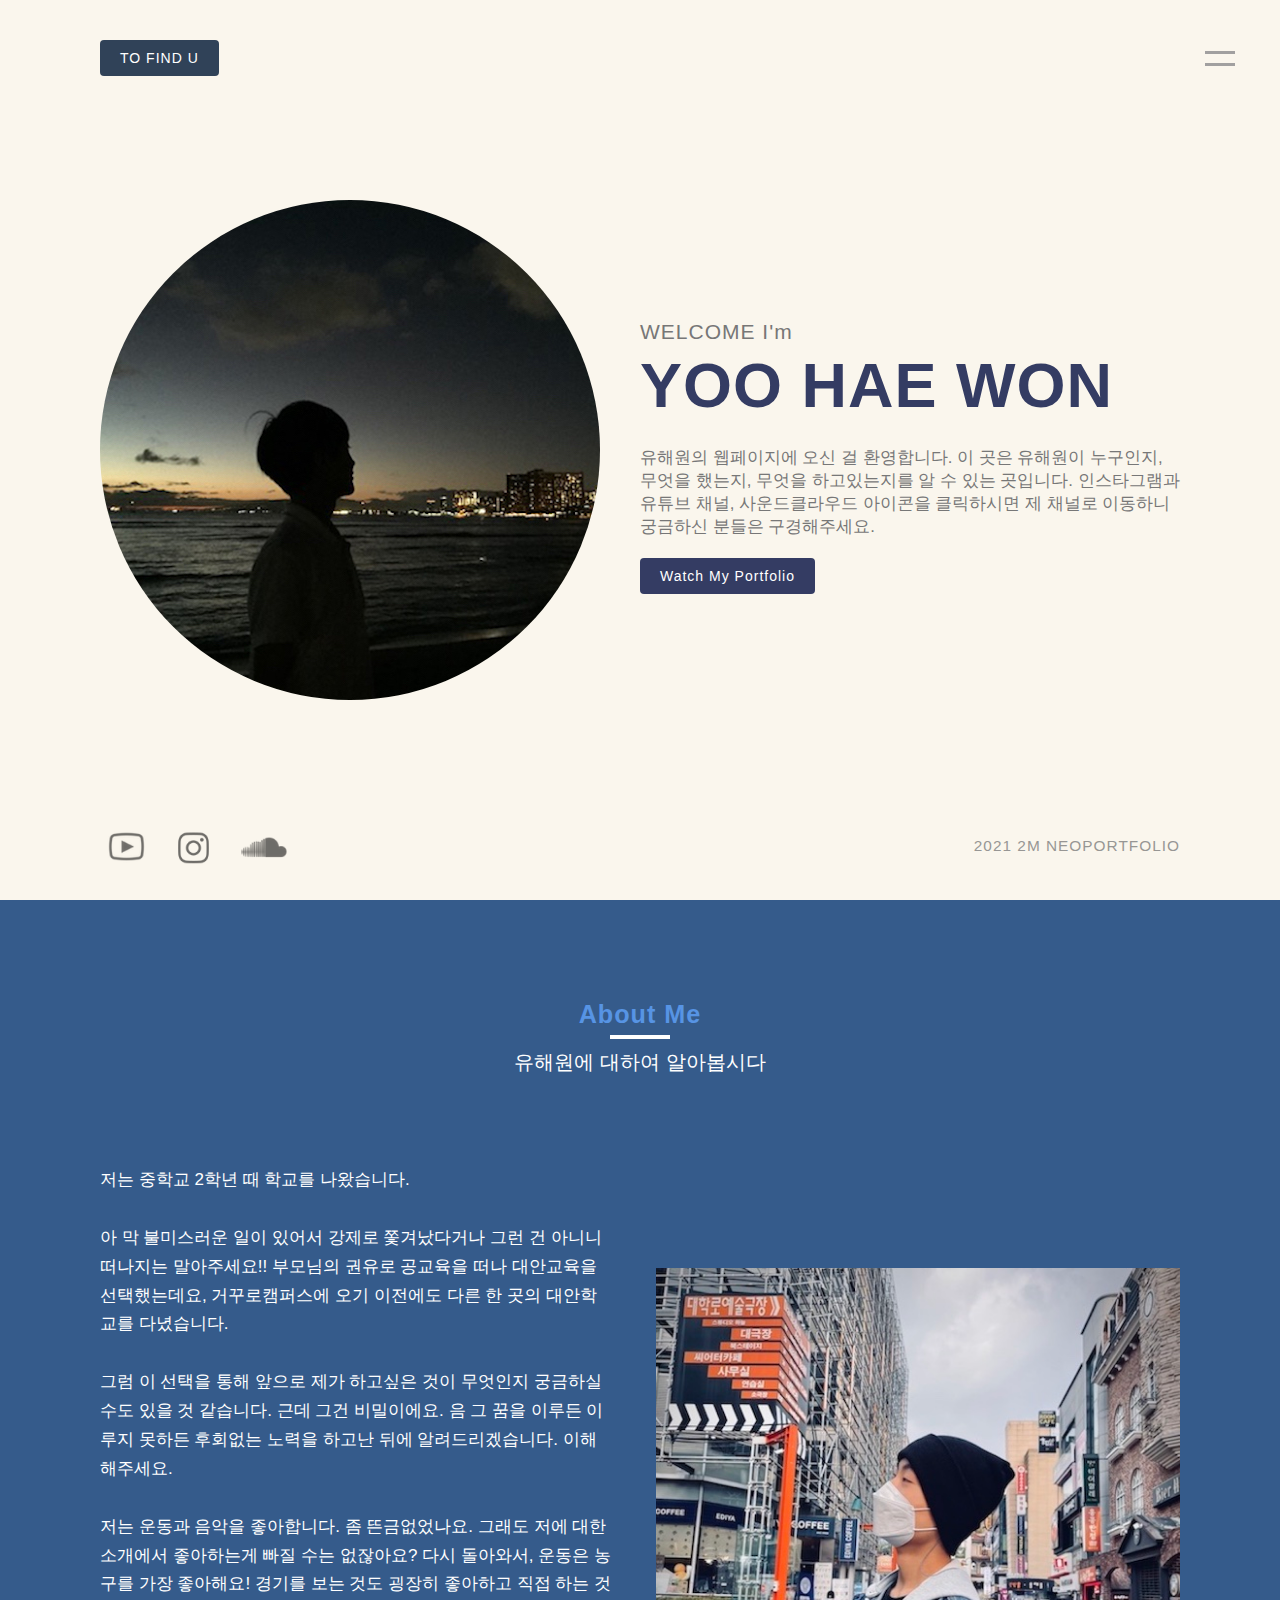
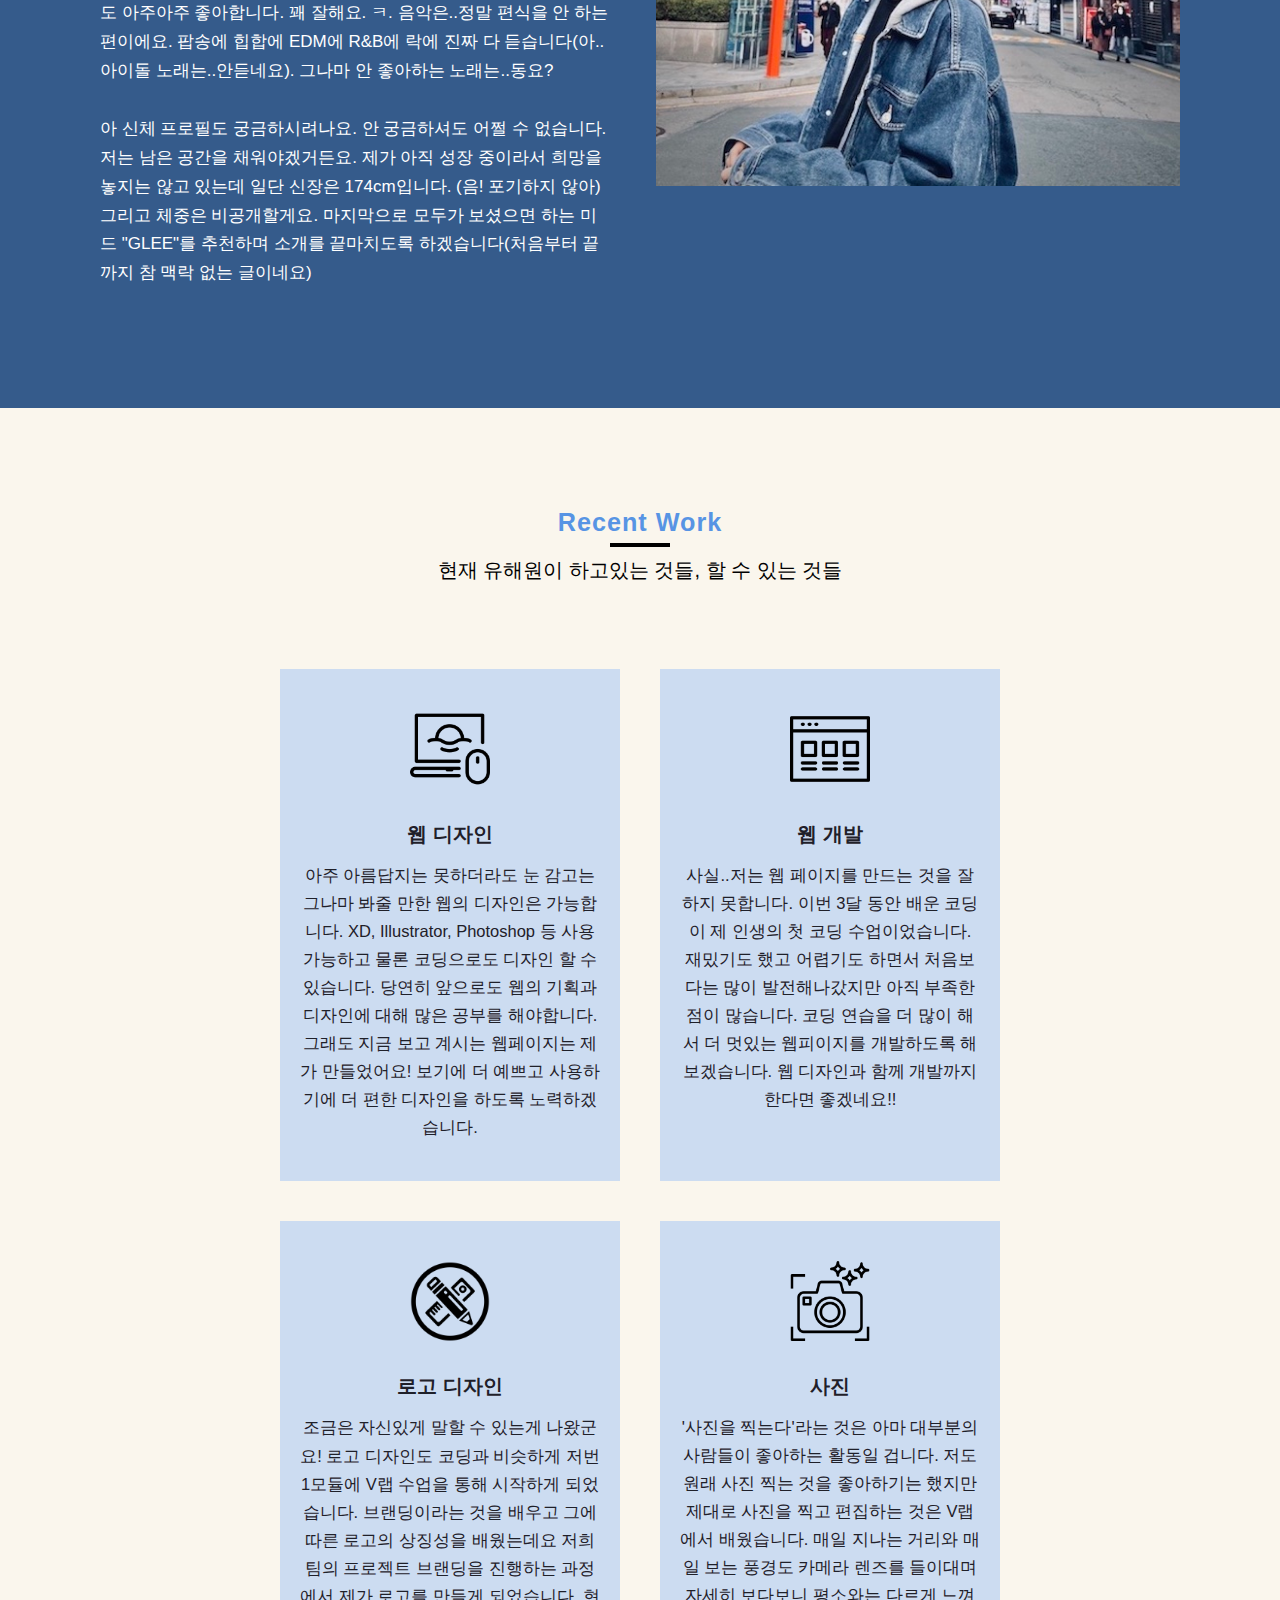
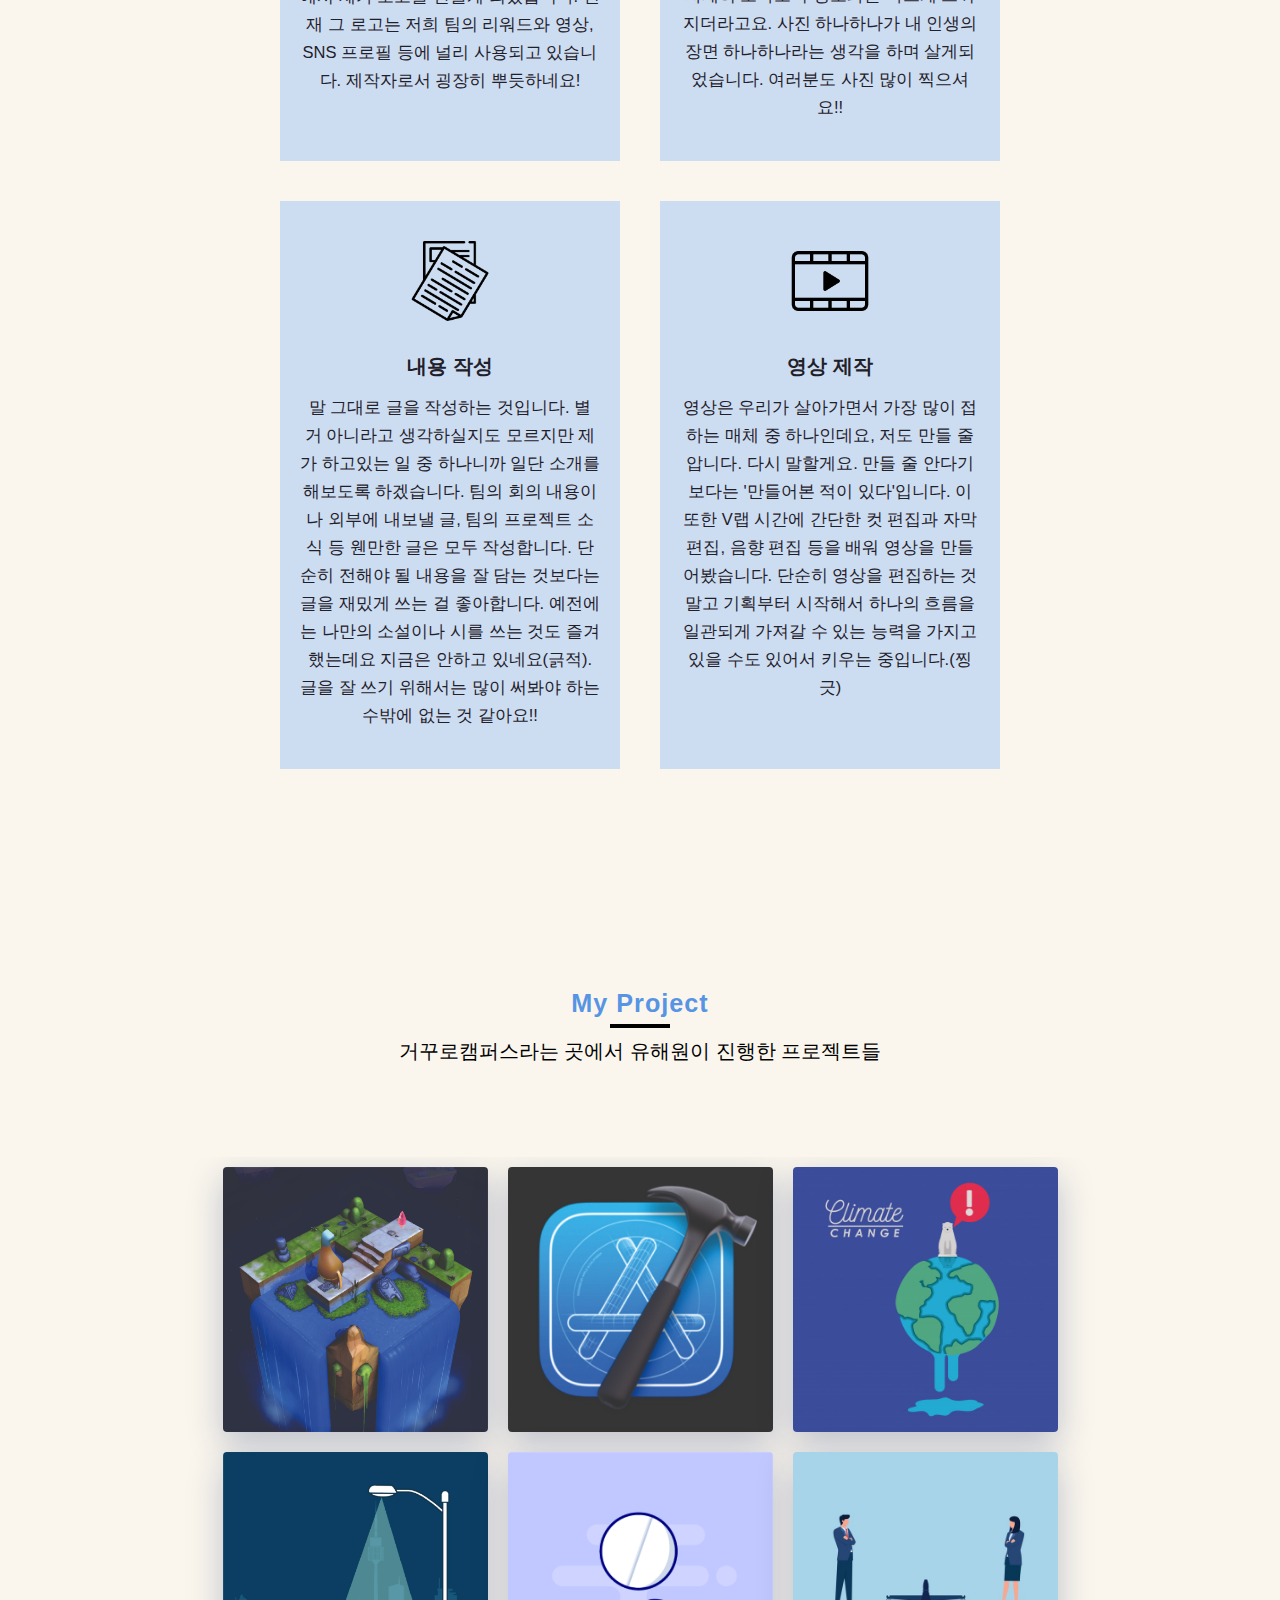
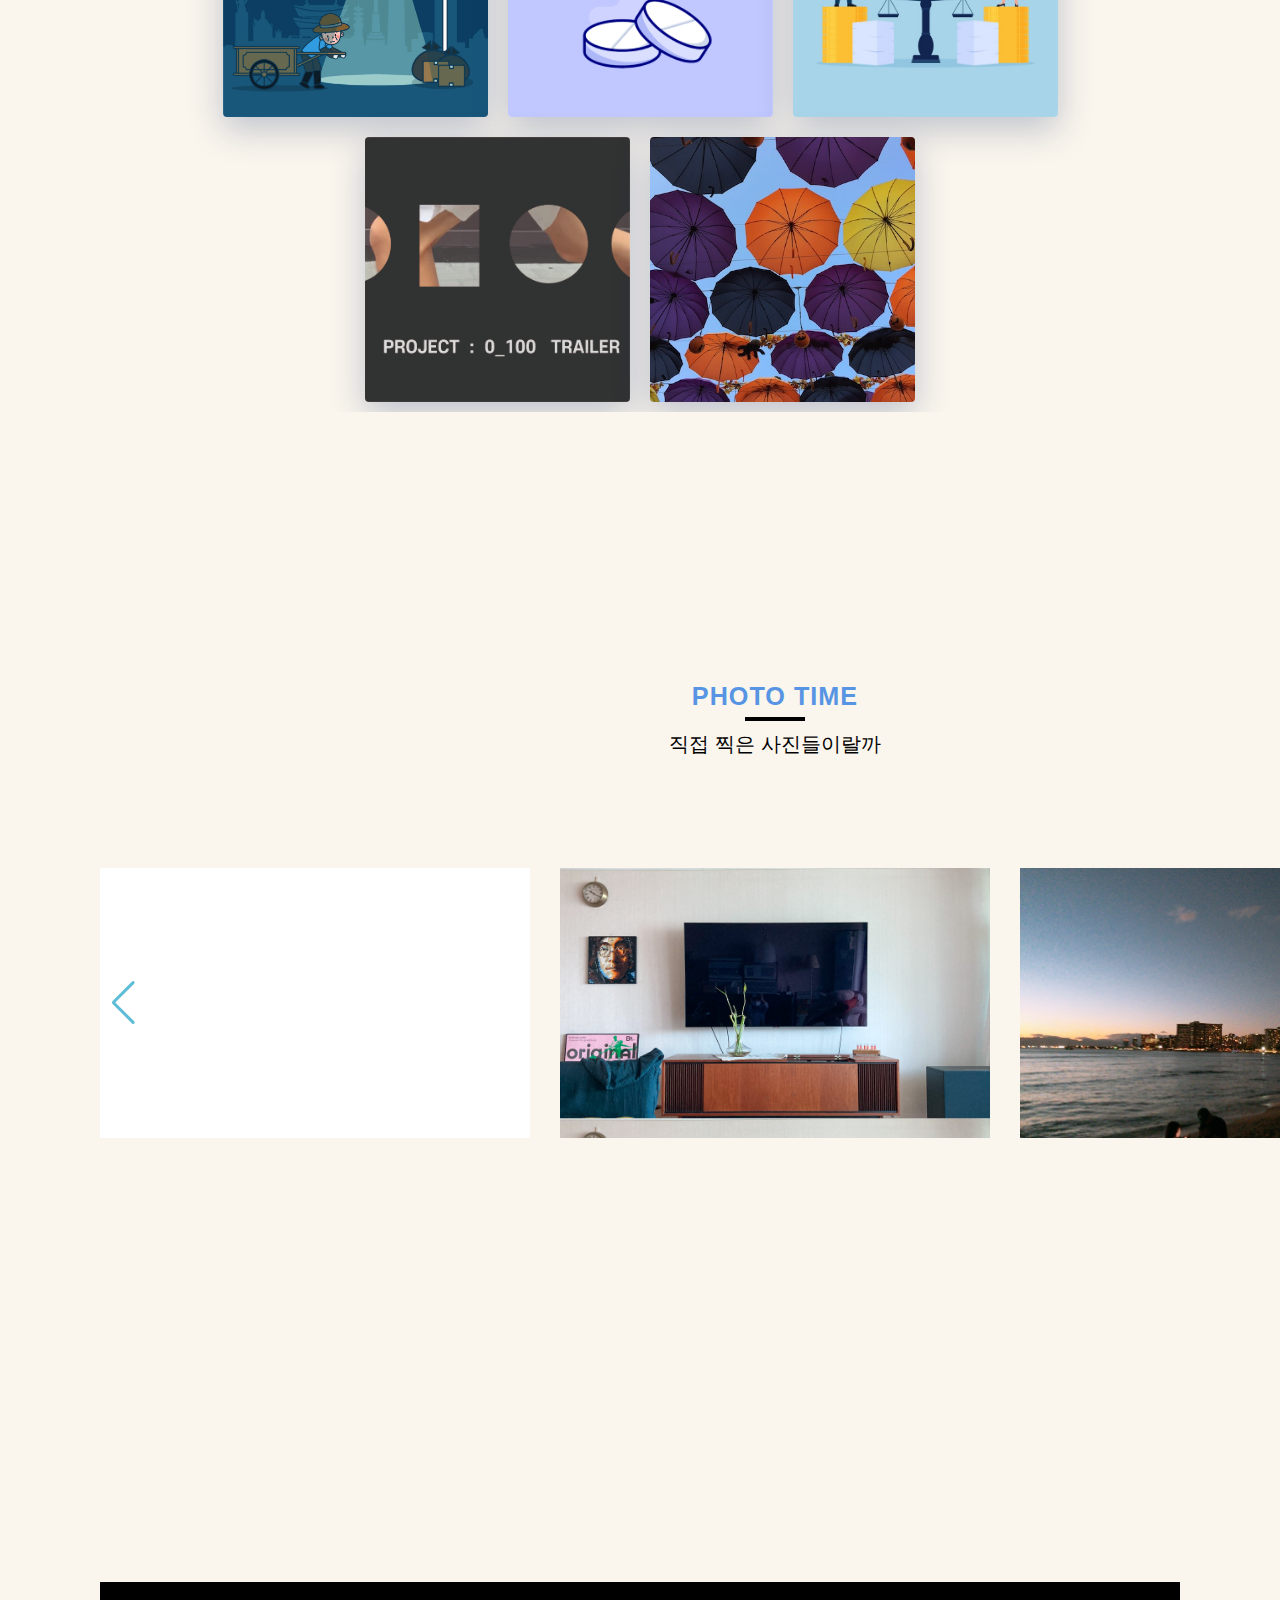
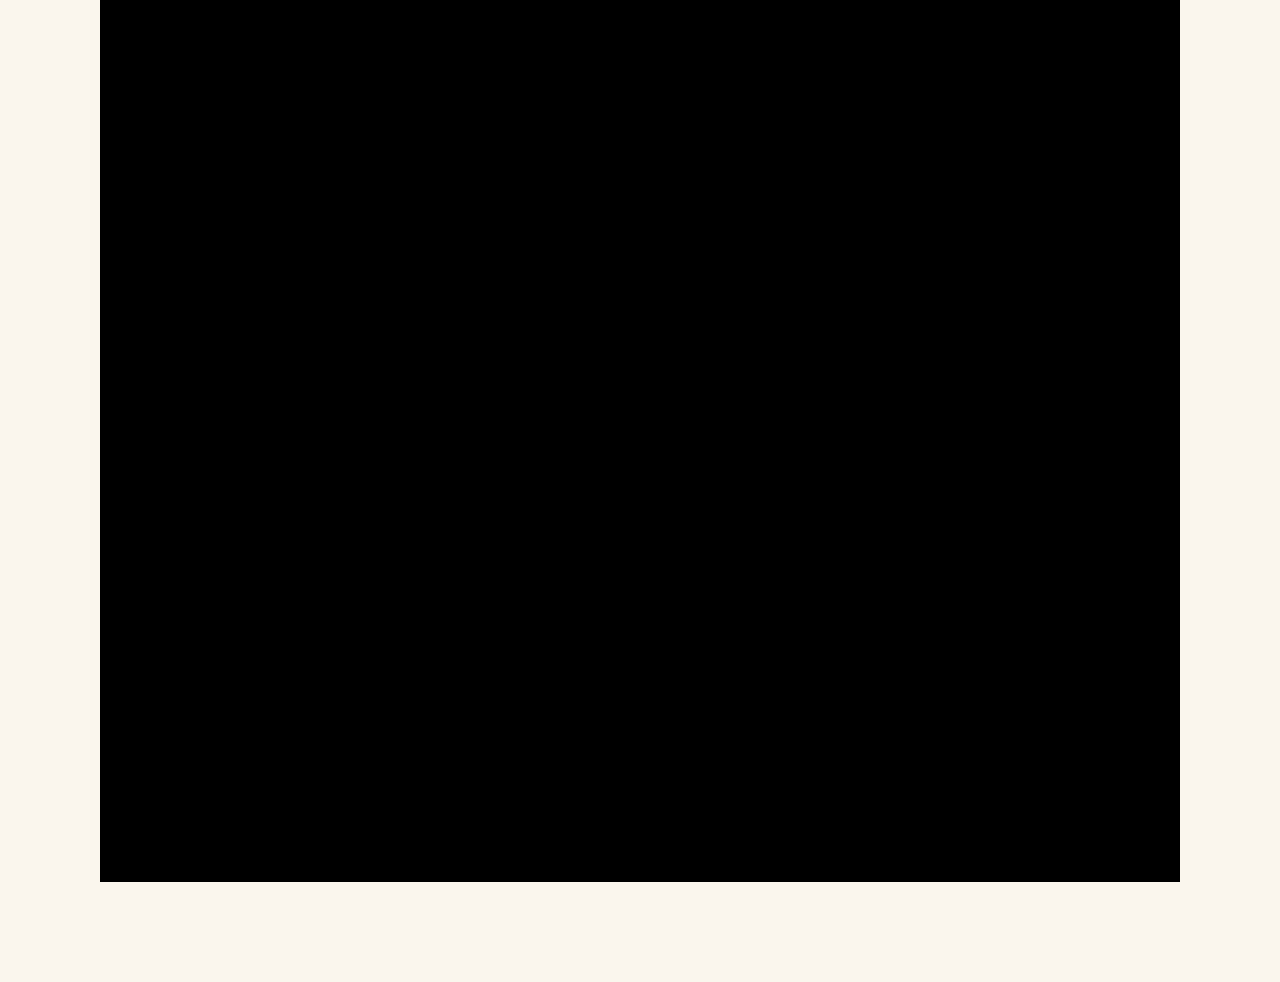
==== commit a22152bb: "하하" ====
--- a/index.html
+++ b/index.html
@@ -7,6 +7,7 @@
     <title>About NEO</title>
     <link rel="stylesheet" href="style.css">
     <link rel="stylesheet " href="color.css">
+    <link rel="stylesheet " href="s.css">
     <link rel="shortcut icon " type="image/x-icon " href="./LOGO.png">
     <link rel="stylesheet" href="https://cdnjs.cloudflare.com/ajax/libs/font-awesome/5.13.0/css/all.min.css">
 </head>
@@ -327,7 +328,59 @@
                 <div class="swiper-button-next"></div>
             </div>
         </section>
-        </div>
+        <section class="moonlight">
+            <div class="com">
+
+                <div class="moon">
+                    <svg class="moon__svg" xmlns="http://www.w3.org/2000/svg" xmlns:xlink="http://www.w3.org/1999/xlink" viewbox="0 0 611 611">
+                <defs>
+                    <clipPath id="clip-path" class="moon__svg-rects" >
+                        <rect id="top" width="611" height="72" />
+                        <rect y="77" width="611" height="72" />
+                        <rect y="154" width="611" height="72" />
+                        <rect y="231" width="611" height="72" />
+                        <rect y="308" width="611" height="72" />
+                        <rect y="385" width="611" height="72" />
+                        <rect y="462" width="611" height="72" />
+                        <rect y="539" width="611" height="72" />
+                    </clipPath>
+                </defs>
+                <g clip-path="url(#clip-path)">
+                    <image class="moon__img" width="1024" height="1024" transform="translate(-271 -188) scale(0.98)" xlink:href="https://s3-us-west-2.amazonaws.com/s.cdpn.io/61488/moon-01-adjusted-02.jpg"  />
+                </g>
+                <g class="moon__txt-bg" fill="#D5CEC6" transform="translate(-1 0)">
+                    <rect y="229" width="612" height="76" />
+                    <rect y="306" width="612" height="76" />
+                    <rect y="383" width="612" height="76" />
+                    <rect y="460" width="612" height="76" />
+                    <rect y="537" width="612" height="76" />
+                </g>
+                <clipPath id="moon_txt-mask" class="moon__txt" transform="translate(-2 0)">
+                    <text x="0" y="303">
+                        <tspan>13</tspan>
+                    </text>
+                    <text x="0" y="380">
+                        <tspan>MINUTES</tspan>
+                    </text>
+                    <text x="1" y="457">
+                        <tspan>TO</tspan>
+                    </text>
+                    <text x="1" y="534">
+                        <tspan>THE</tspan>
+                    </text>
+                    <text x="0" y="611">
+                        <tspan>MOON</tspan>
+                    </text>
+                </clipPath>
+                <g clip-path="url(#moon_txt-mask)">
+                    <image class="moon__img" width="1024" height="1024" transform="translate(-271 -188) scale(0.98)" xlink:href="https://s3-us-west-2.amazonaws.com/s.cdpn.io/61488/moon-01-adjusted-02.jpg"  />
+                    <rect class="moon__txt-overlay" width="611" height="611"></rect>
+                </g>
+            </svg>
+                </div>
+                <div class="com__base"></div>
+            </div>
+        </section>
 
 
         <meta name="viewport " content="width=device-width, initial-scale=1, minimum-scale=1, maximum-scale=1">
--- a/style.css
+++ b/style.css
@@ -511,7 +511,6 @@
 .slider {
     position: relative;
     margin: auto;
-    bottom: 0;
     width: 150vh;
     padding: 0%;
     justify-content: center;
--- a/s.css
+++ b/s.css
@@ -0,0 +1,75 @@
+@font-face {
+    font-family: "MonumentExtended-Ultrabold";
+    src: url("https://s3-us-west-2.amazonaws.com/s.cdpn.io/61488/MonumentExtended-Ultrabold.woff") format("woff"), url("https://s3-us-west-2.amazonaws.com/s.cdpn.io/61488/MonumentExtended-Ultrabold.woff2") format("woff2");
+    font-weight: normal;
+    font-style: normal;
+    font-display: block;
+}
+
+html {
+    box-sizing: border-box;
+}
+
+*,
+*:before,
+*:after {
+    box-sizing: inherit;
+}
+
+.moonlight {
+    display: flex;
+    align-items: center;
+    justify-content: center;
+    background-color: black;
+    color: white;
+    -webkit-font-smoothing: antialiased;
+    -moz-osx-font-smoothing: grayscale;
+    overflow: hidden;
+}
+
+.com {
+    position: relative;
+    display: flex;
+    align-items: center;
+    justify-content: center;
+    position: relative;
+    max-width: 679px;
+    max-height: 679px;
+    min-width: 679px;
+    min-height: 679px;
+    background: black;
+    cursor: pointer;
+    visibility: hidden;
+}
+
+.com__base {
+    position: absolute;
+    z-index: 0;
+    width: 100%;
+    height: 100%;
+    background: #d5cec6;
+}
+
+.moon {
+    position: relative;
+    z-index: 2;
+    width: 611px;
+    height: 611px;
+}
+
+.moon__svg {
+    width: 611px;
+    height: 611px;
+}
+
+.moon__txt {
+    font-family: "MonumentExtended-Ultrabold", sans-serif;
+    font-size: 103px;
+    line-height: 1;
+    fill: black;
+    letter-spacing: 2.1px;
+}
+
+.moon__txt-overlay {
+    fill: rgba(0, 0, 0, 0.6);
+}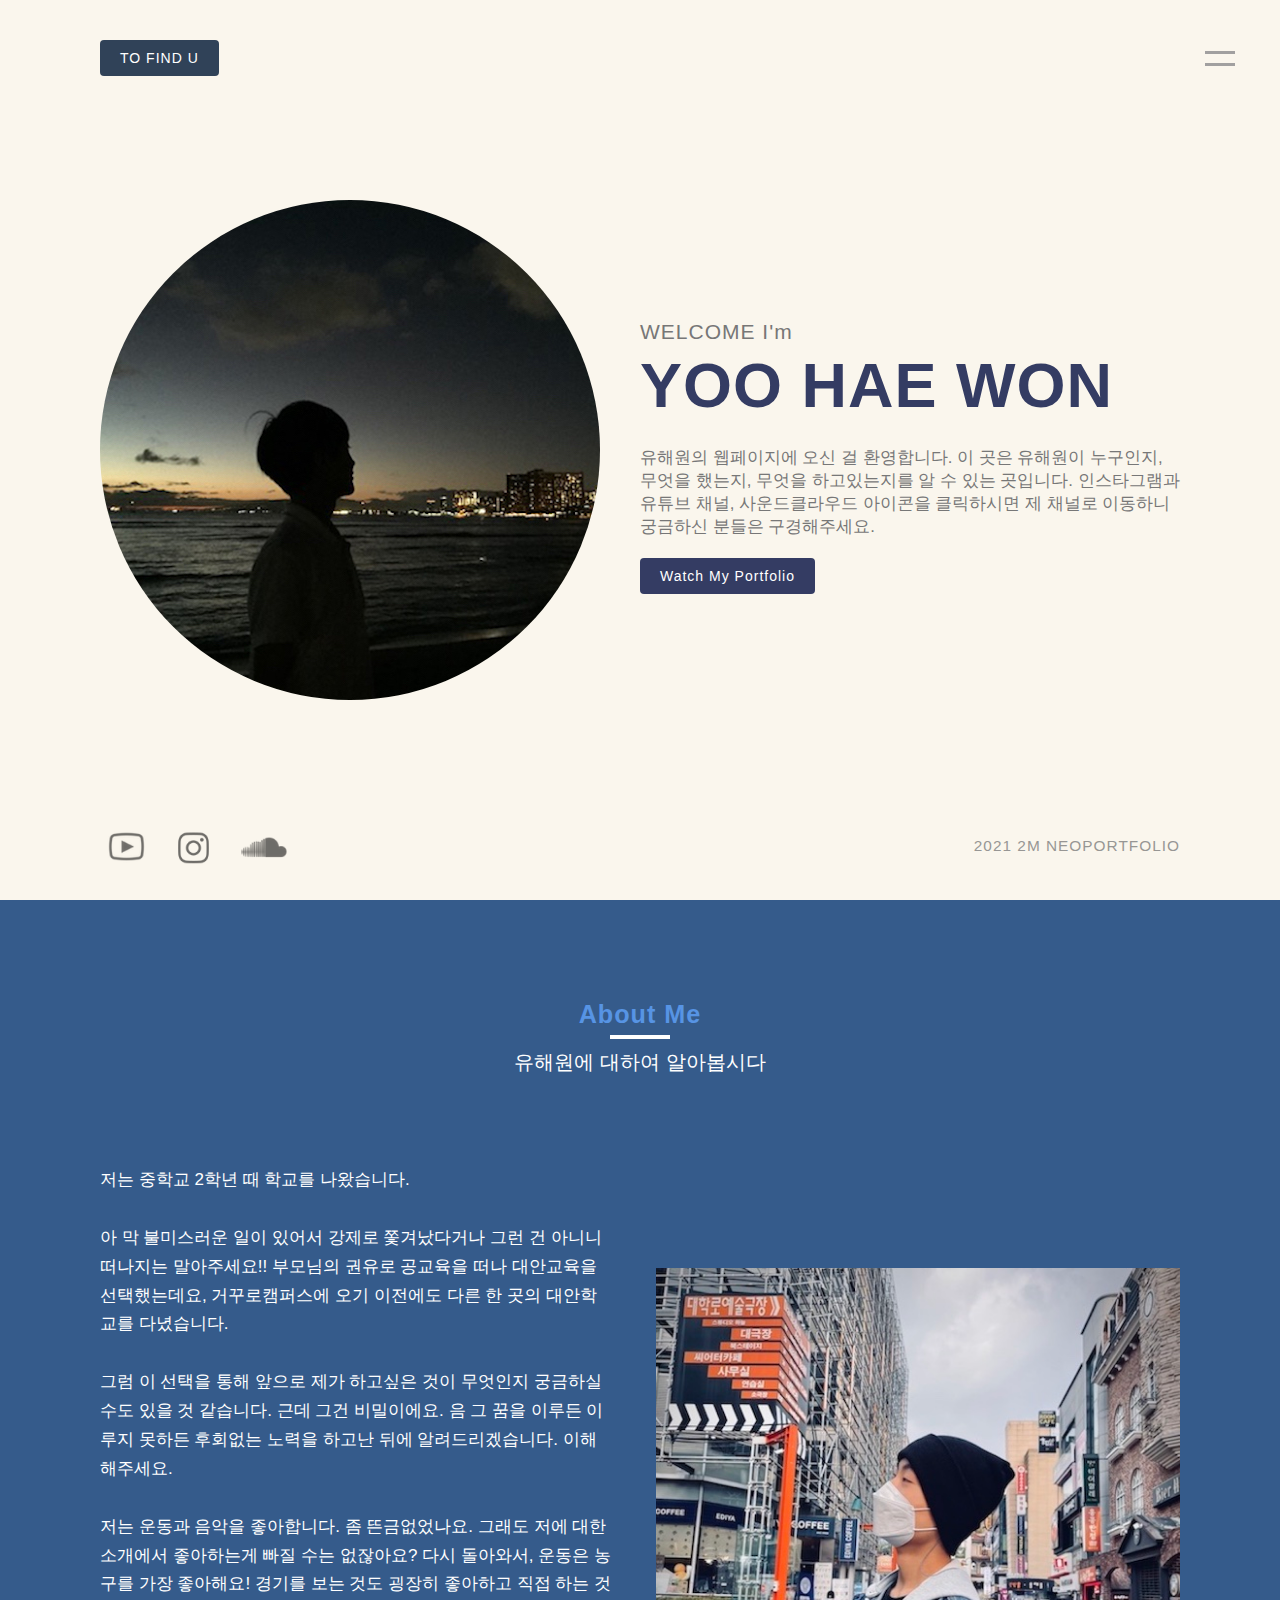
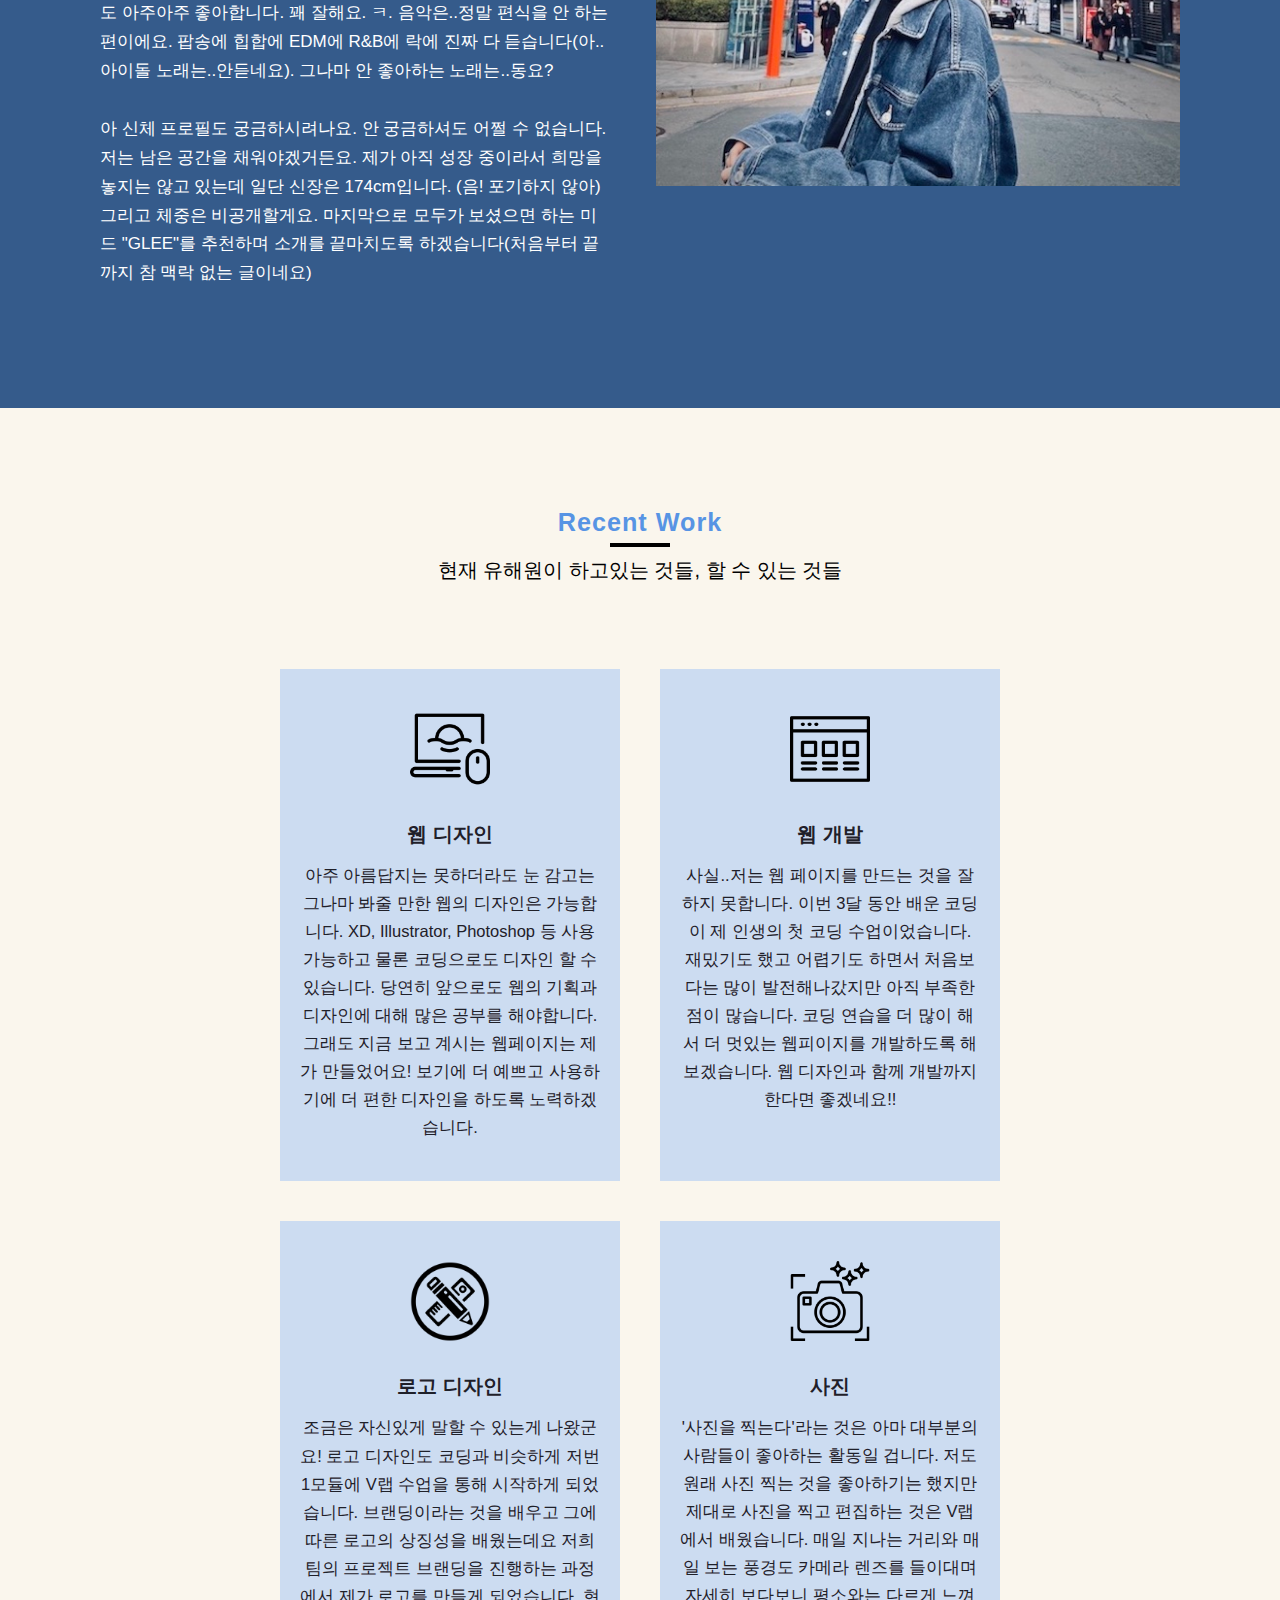
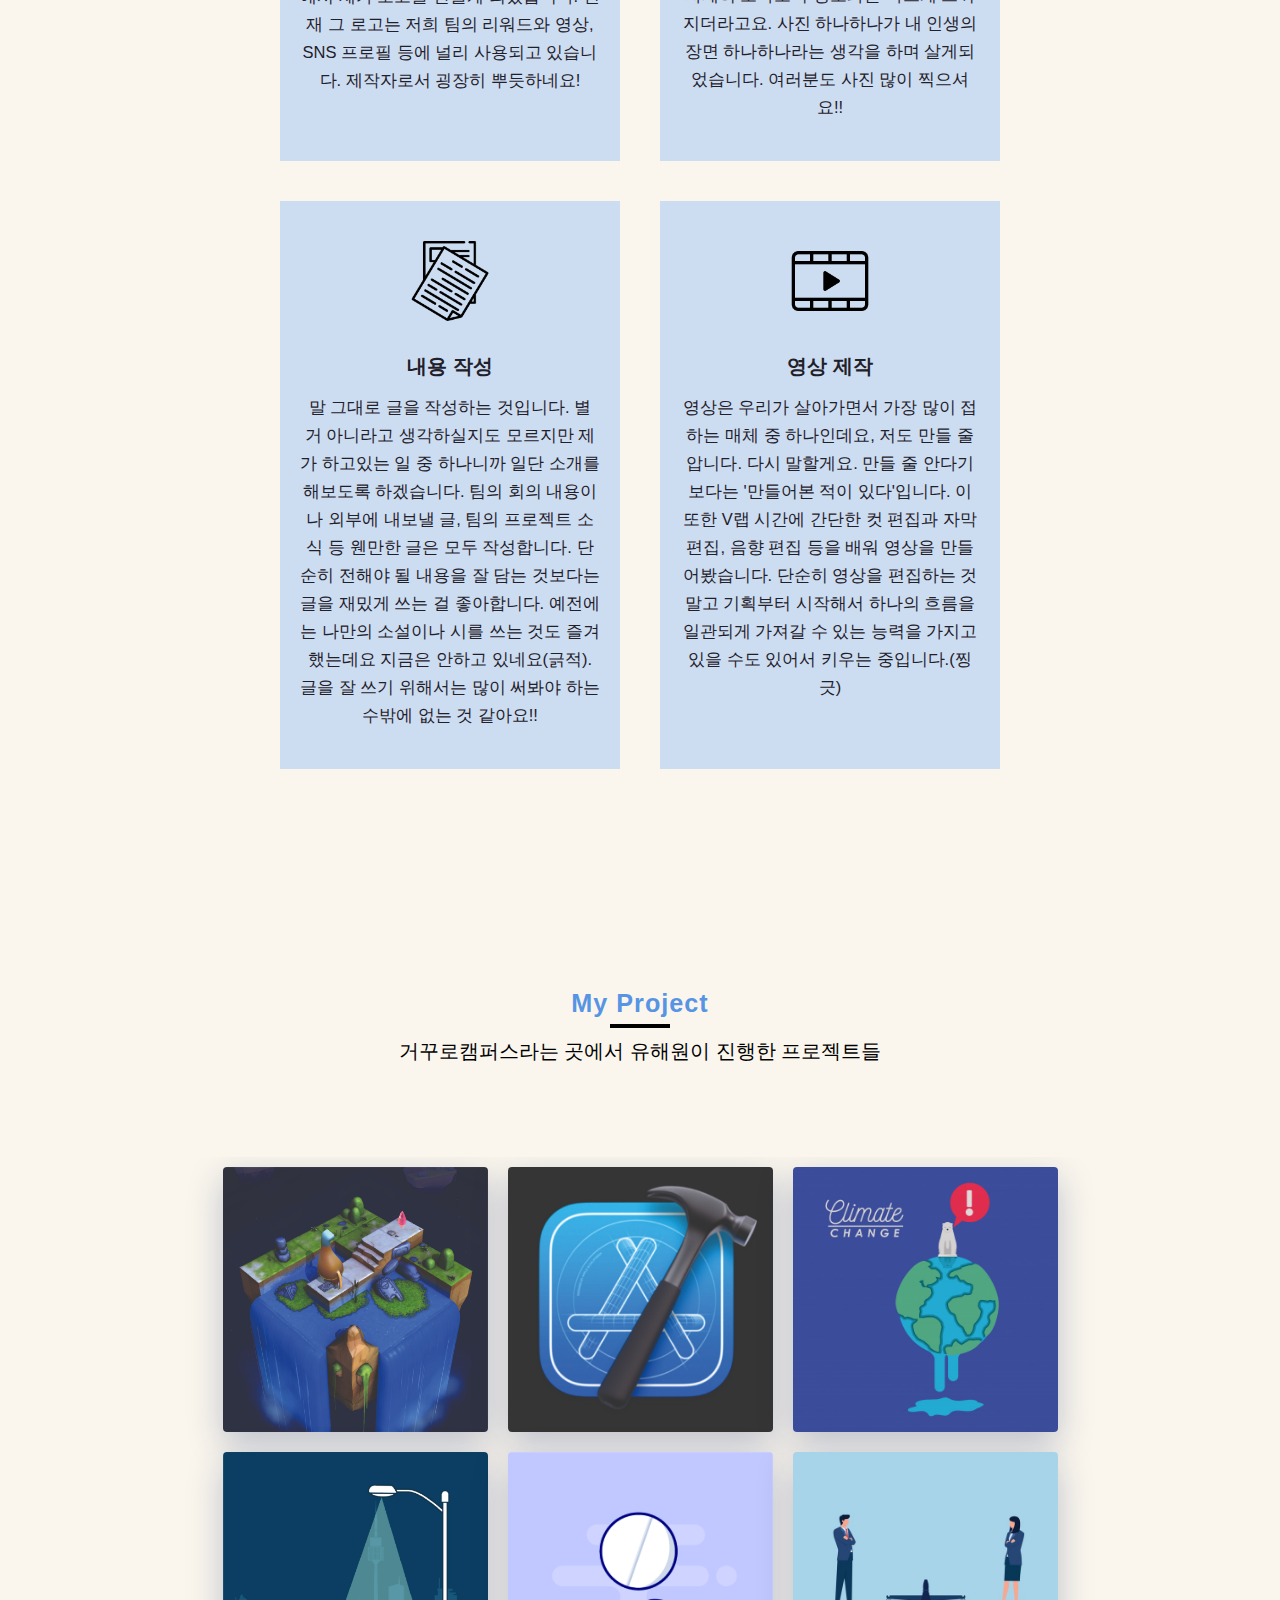
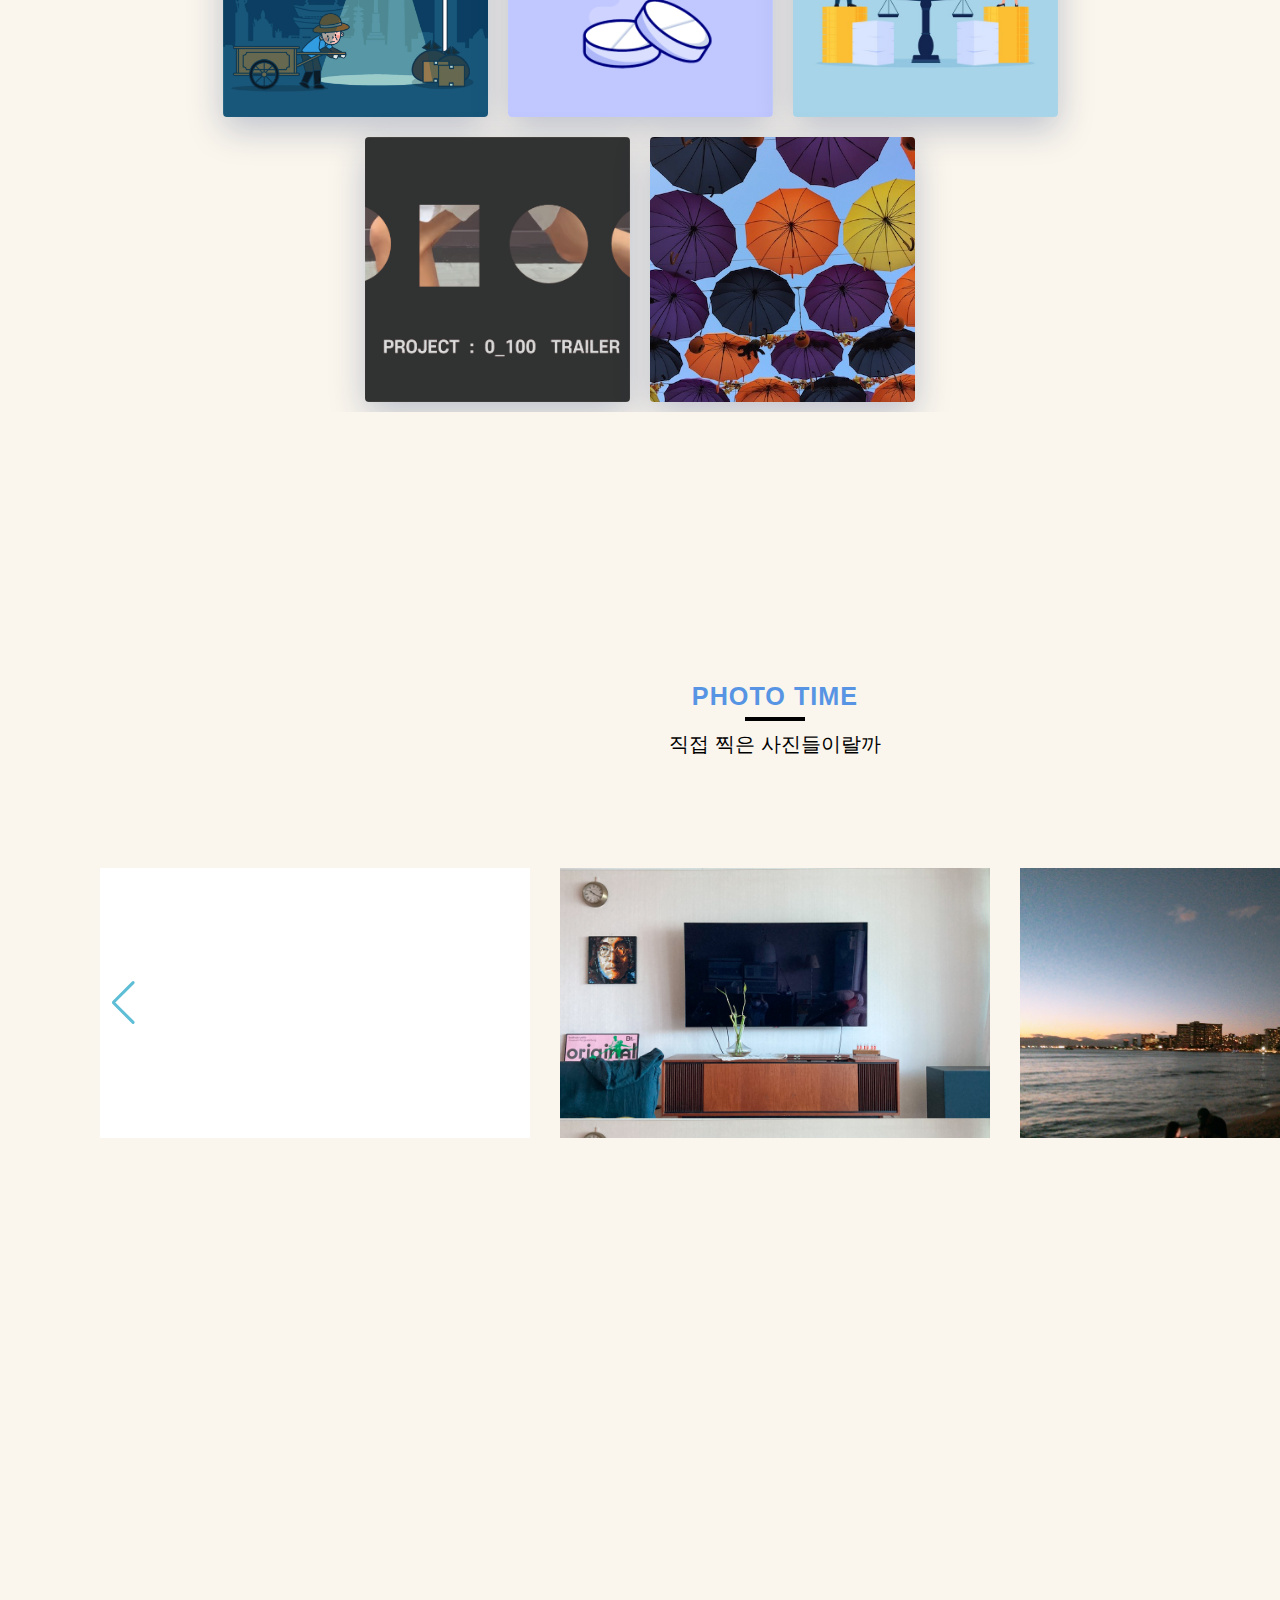
==== commit 5ad54c28: "노 변경" ====
--- a/index.html
+++ b/index.html
@@ -328,59 +328,6 @@
                 <div class="swiper-button-next"></div>
             </div>
         </section>
-        <section class="moonlight">
-            <div class="com">
-
-                <div class="moon">
-                    <svg class="moon__svg" xmlns="http://www.w3.org/2000/svg" xmlns:xlink="http://www.w3.org/1999/xlink" viewbox="0 0 611 611">
-                <defs>
-                    <clipPath id="clip-path" class="moon__svg-rects" >
-                        <rect id="top" width="611" height="72" />
-                        <rect y="77" width="611" height="72" />
-                        <rect y="154" width="611" height="72" />
-                        <rect y="231" width="611" height="72" />
-                        <rect y="308" width="611" height="72" />
-                        <rect y="385" width="611" height="72" />
-                        <rect y="462" width="611" height="72" />
-                        <rect y="539" width="611" height="72" />
-                    </clipPath>
-                </defs>
-                <g clip-path="url(#clip-path)">
-                    <image class="moon__img" width="1024" height="1024" transform="translate(-271 -188) scale(0.98)" xlink:href="https://s3-us-west-2.amazonaws.com/s.cdpn.io/61488/moon-01-adjusted-02.jpg"  />
-                </g>
-                <g class="moon__txt-bg" fill="#D5CEC6" transform="translate(-1 0)">
-                    <rect y="229" width="612" height="76" />
-                    <rect y="306" width="612" height="76" />
-                    <rect y="383" width="612" height="76" />
-                    <rect y="460" width="612" height="76" />
-                    <rect y="537" width="612" height="76" />
-                </g>
-                <clipPath id="moon_txt-mask" class="moon__txt" transform="translate(-2 0)">
-                    <text x="0" y="303">
-                        <tspan>13</tspan>
-                    </text>
-                    <text x="0" y="380">
-                        <tspan>MINUTES</tspan>
-                    </text>
-                    <text x="1" y="457">
-                        <tspan>TO</tspan>
-                    </text>
-                    <text x="1" y="534">
-                        <tspan>THE</tspan>
-                    </text>
-                    <text x="0" y="611">
-                        <tspan>MOON</tspan>
-                    </text>
-                </clipPath>
-                <g clip-path="url(#moon_txt-mask)">
-                    <image class="moon__img" width="1024" height="1024" transform="translate(-271 -188) scale(0.98)" xlink:href="https://s3-us-west-2.amazonaws.com/s.cdpn.io/61488/moon-01-adjusted-02.jpg"  />
-                    <rect class="moon__txt-overlay" width="611" height="611"></rect>
-                </g>
-            </svg>
-                </div>
-                <div class="com__base"></div>
-            </div>
-        </section>
 
 
         <meta name="viewport " content="width=device-width, initial-scale=1, minimum-scale=1, maximum-scale=1">
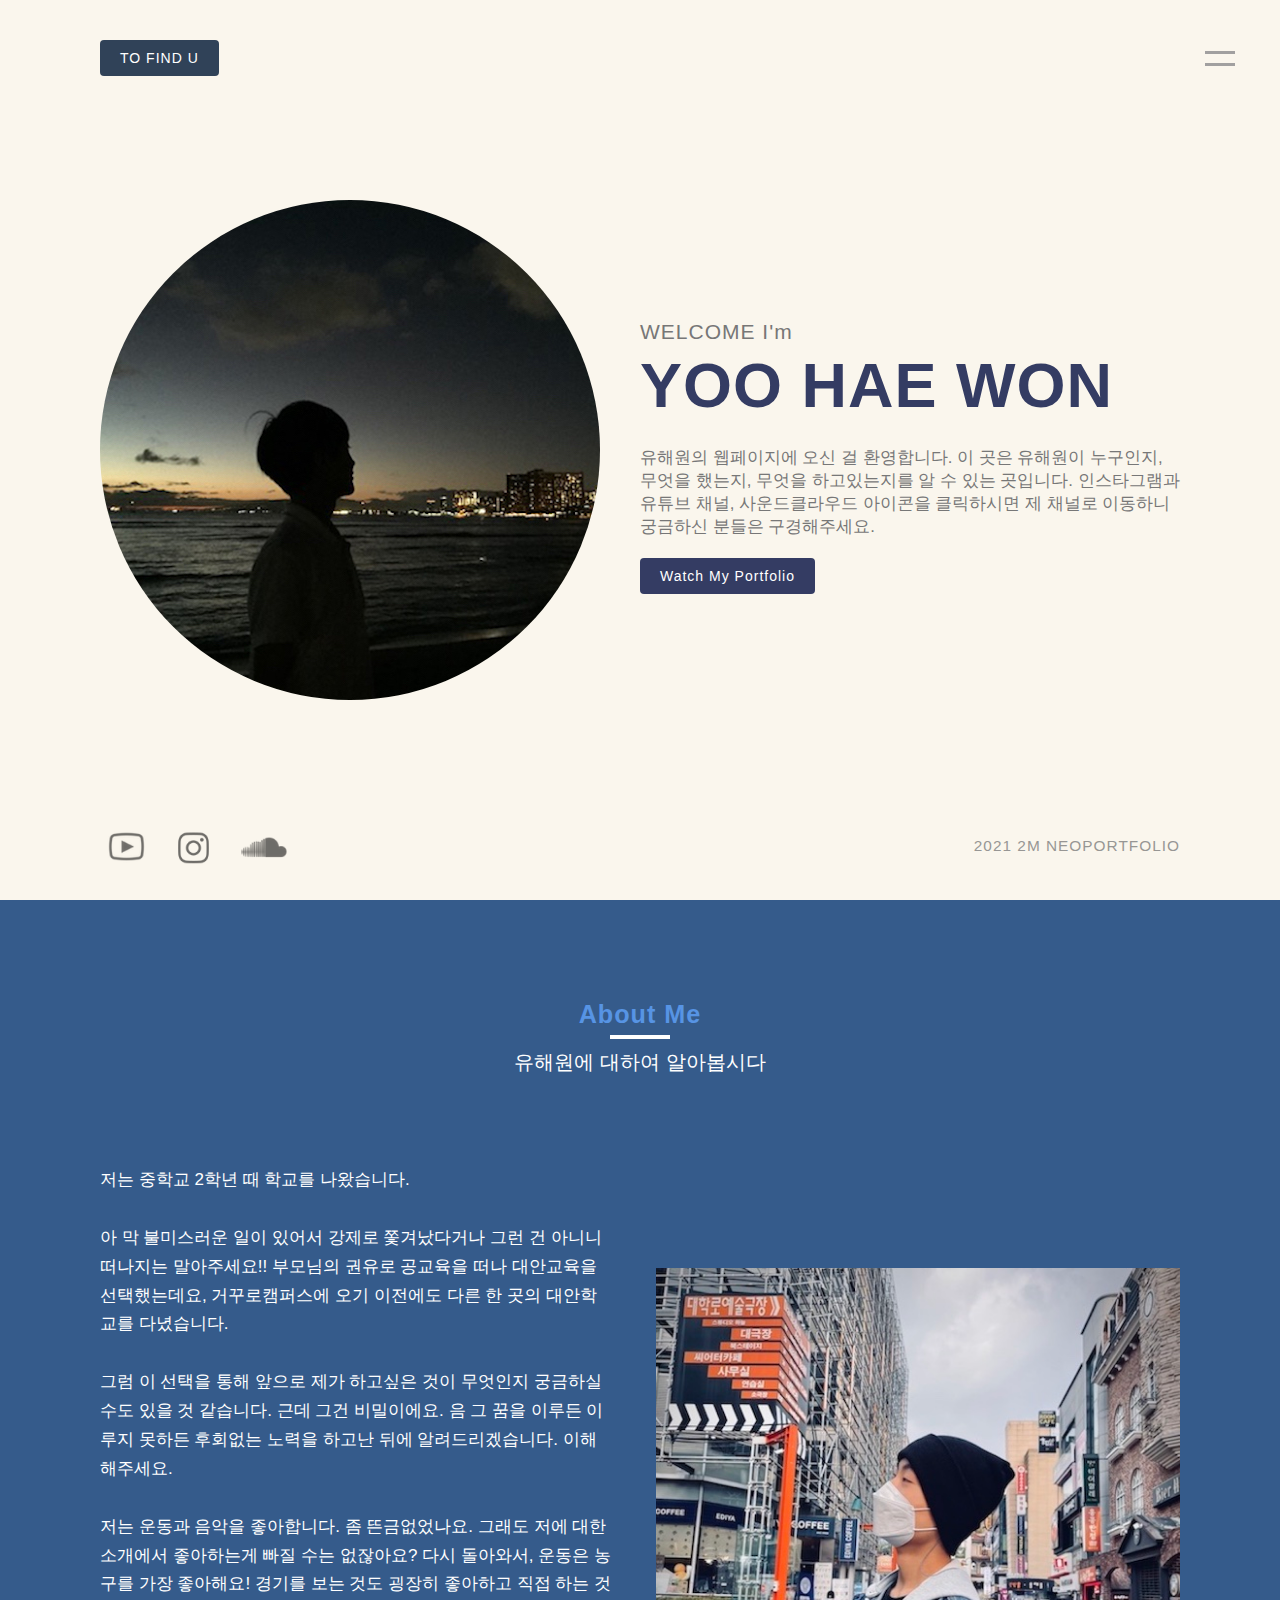
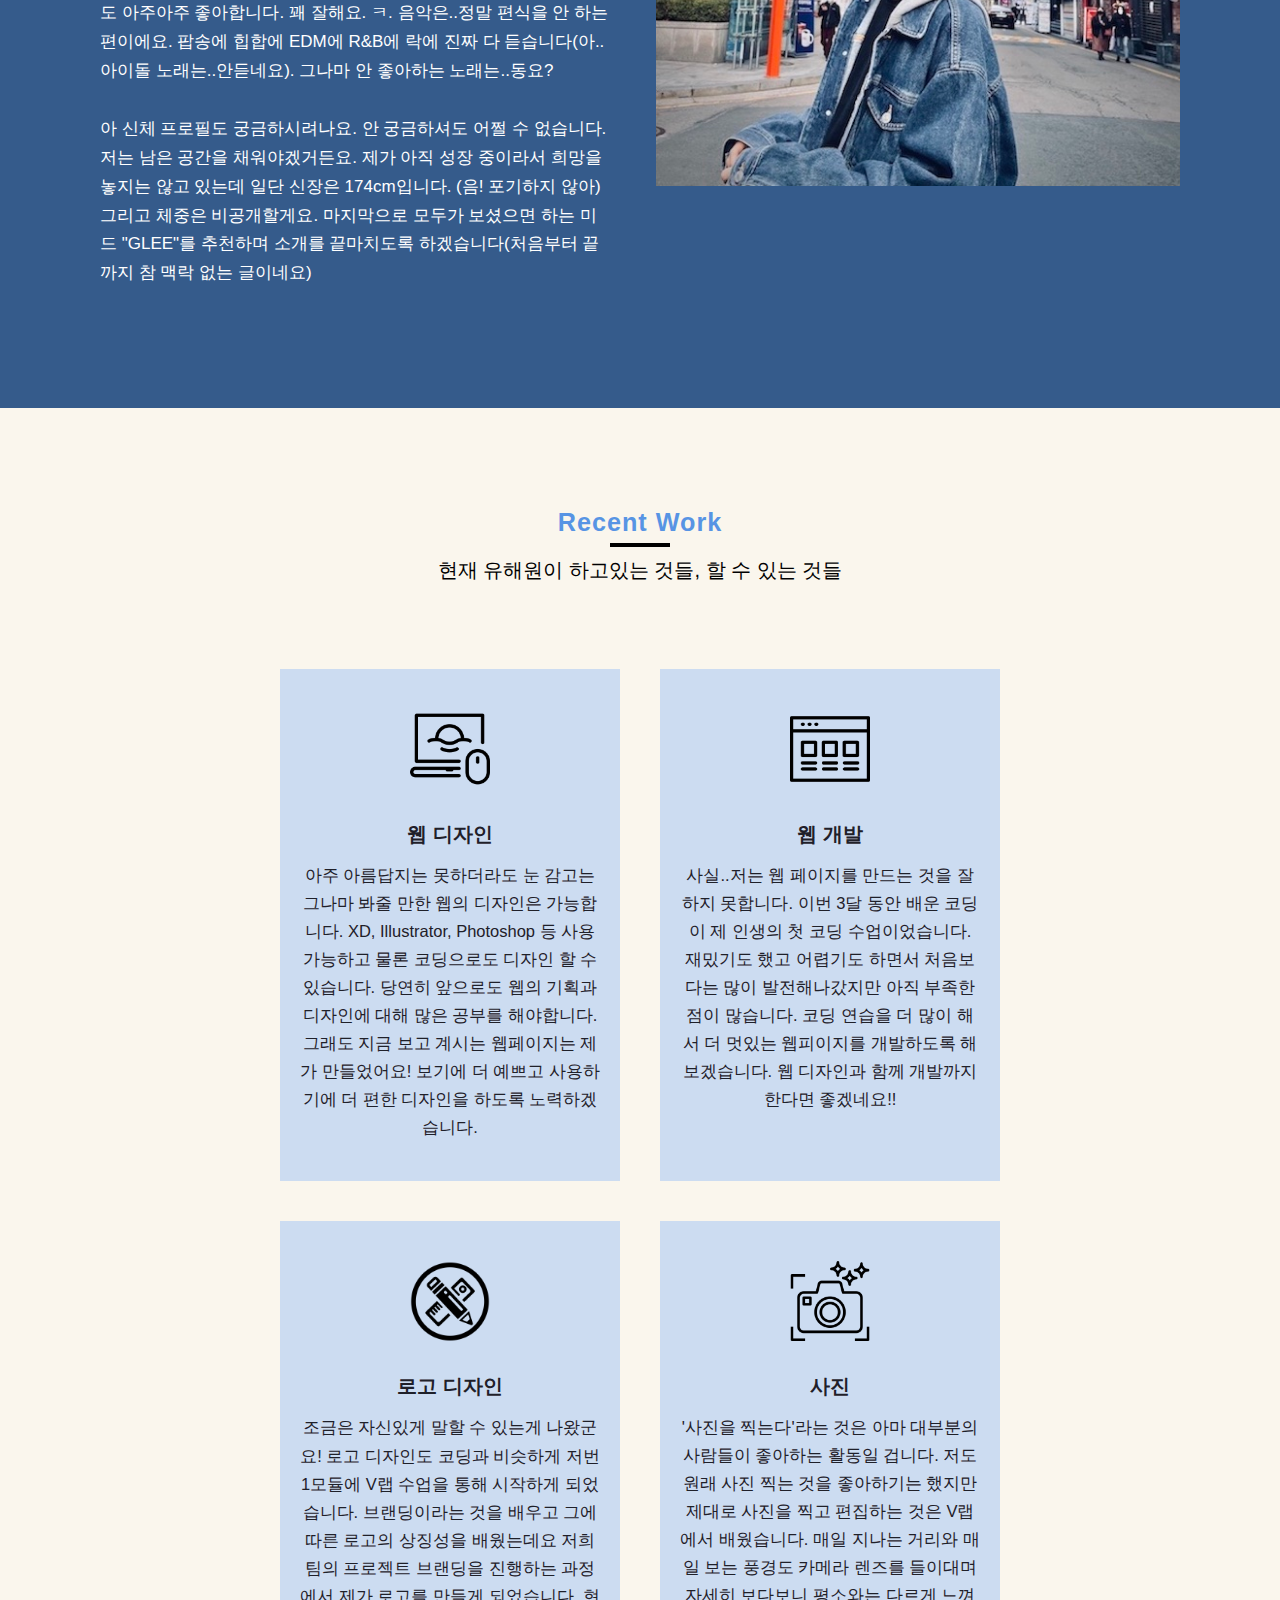
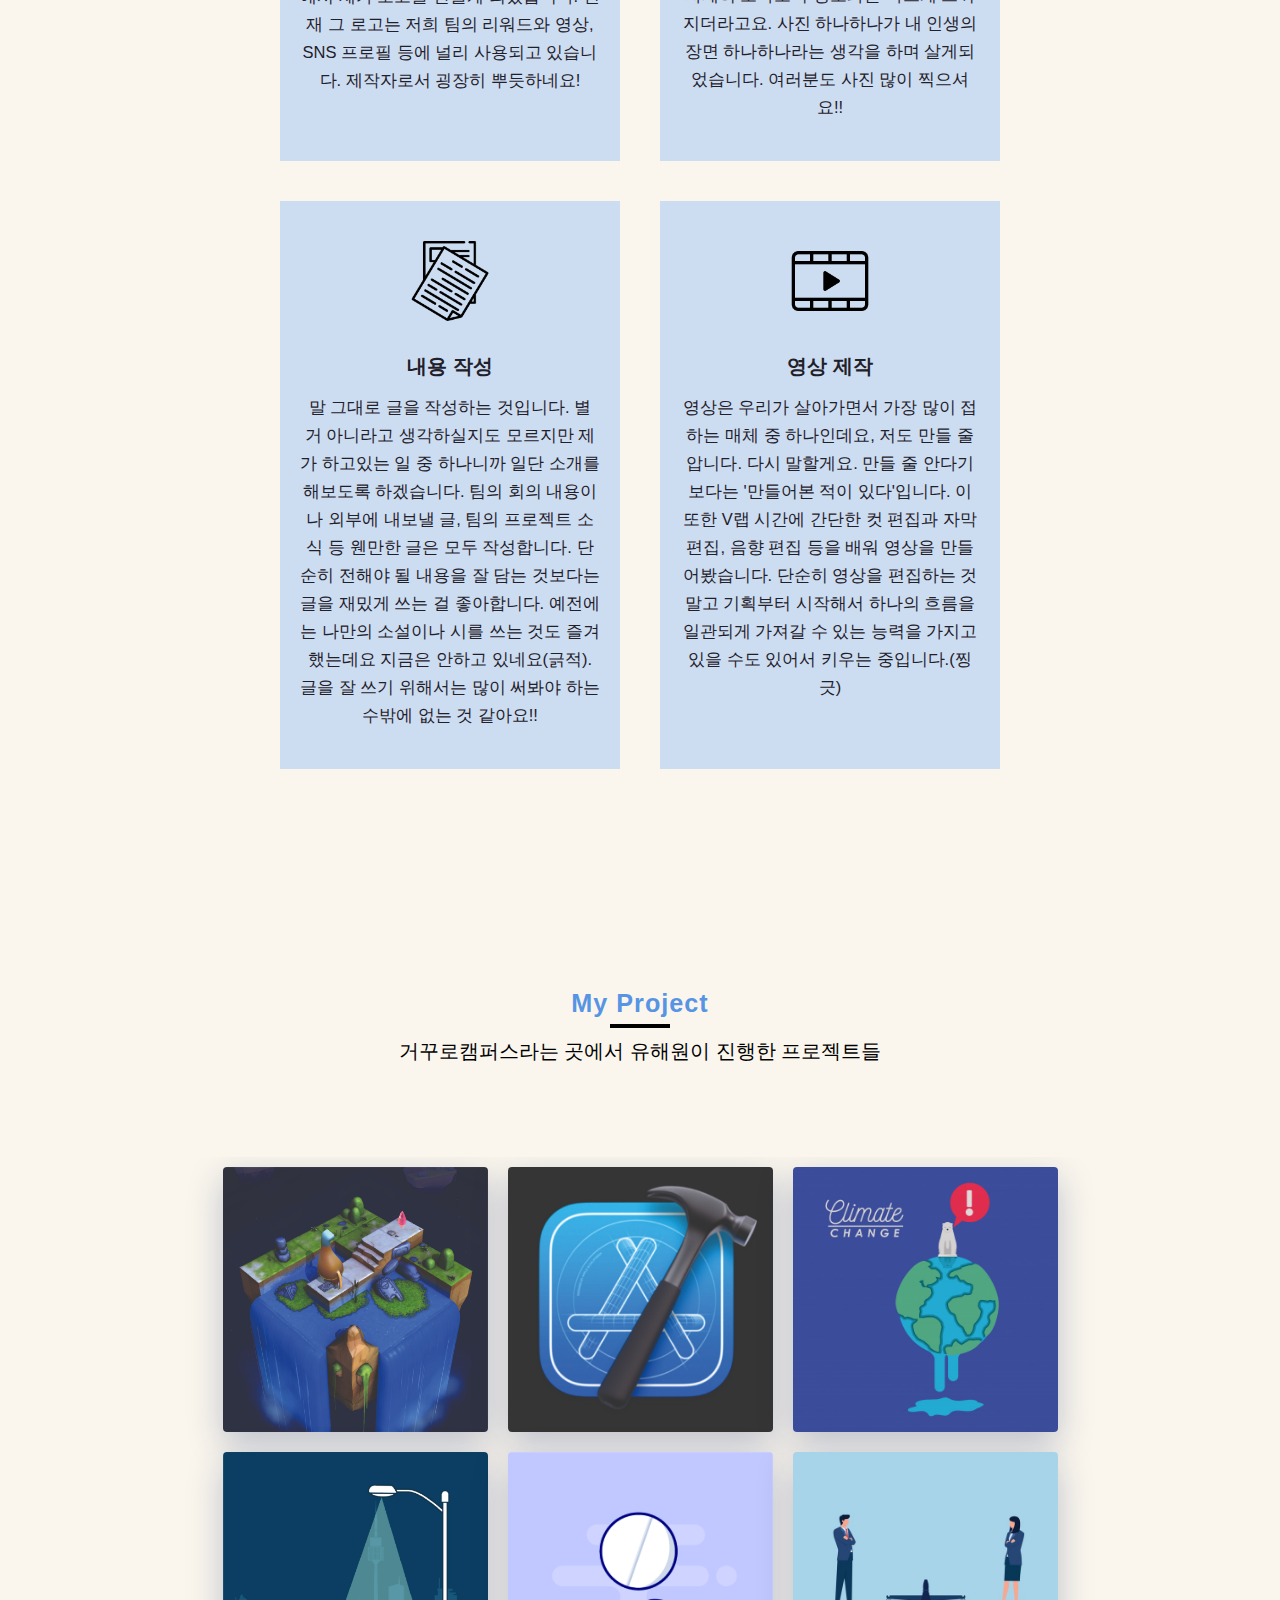
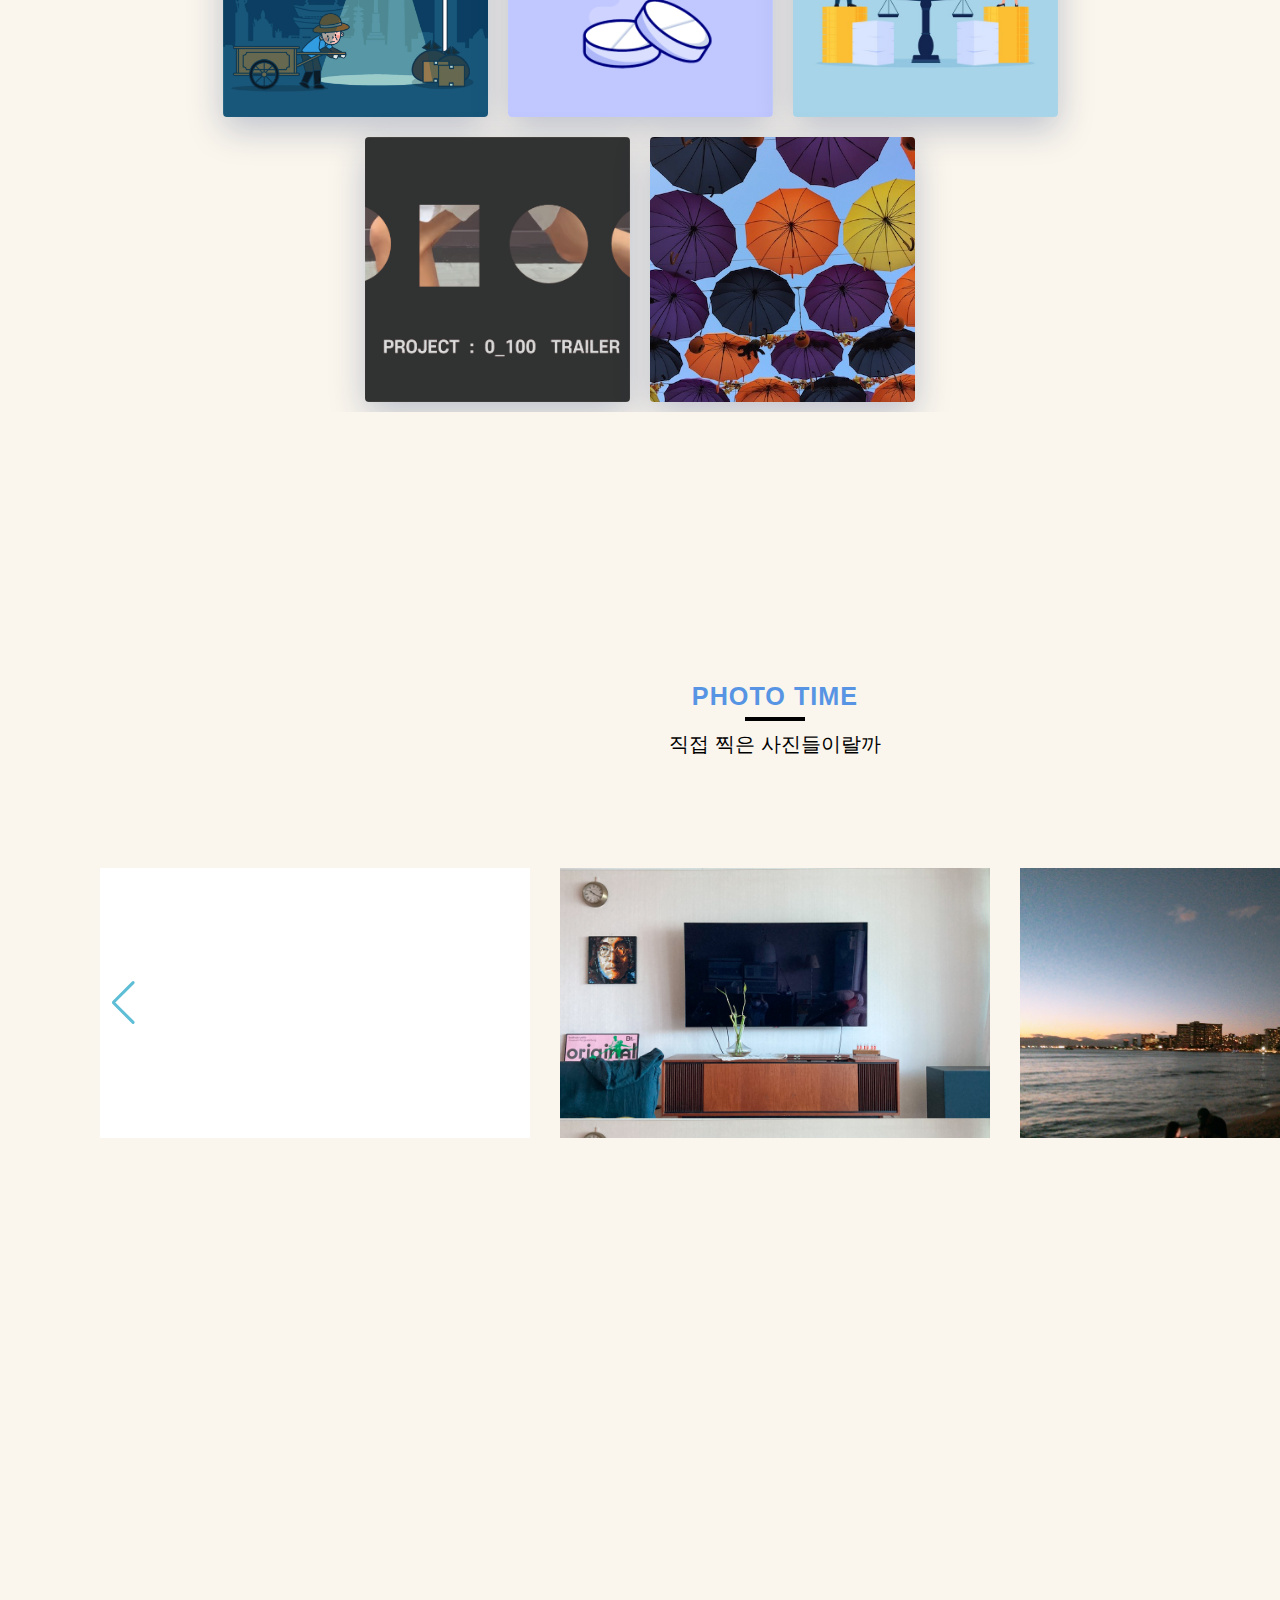
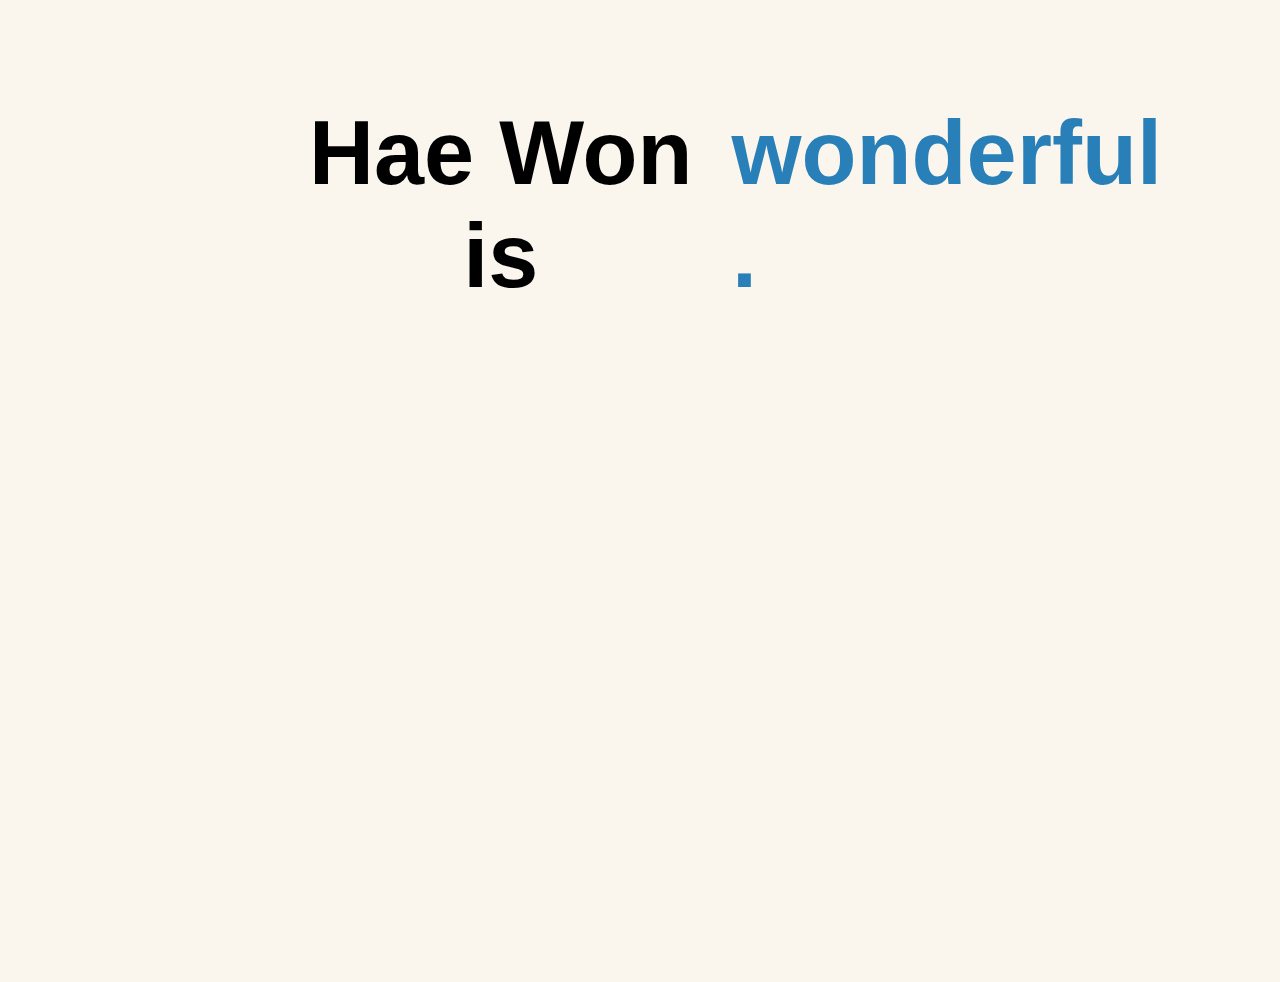
==== commit 6e0c04ee: "마지막 커밋" ====
--- a/index.html
+++ b/index.html
@@ -329,6 +329,18 @@
             </div>
         </section>
 
+        <section class="last">
+            <div class="exit">
+                <p>Hae Won is </p>&nbsp;
+                <p>
+                    <span class="word wisteria">humorous.</span>
+                    <span class="word belize">wonderful.</span>
+                    <span class="word pomegranate">graceful.</span>
+                    <span class="word green">beautiful.</span>
+                    <span class="word midnight">handsome.</span>
+                </p>
+            </div>
+        </section>
 
         <meta name="viewport " content="width=device-width, initial-scale=1, minimum-scale=1, maximum-scale=1">
         <script src="https://unpkg.com/swiper/swiper-bundle.min.js"></script>
@@ -342,6 +354,62 @@
             sidebar.classList.toggle('active')
         }
     </script>
+    <script>
+        var words = document.getElementsByClassName('word');
+        var wordArray = [];
+        var currentWord = 0;
+
+        words[currentWord].style.opacity = 1;
+        for (var i = 0; i < words.length; i++) {
+            splitLetters(words[i]);
+        }
+
+        function changeWord() {
+            var cw = wordArray[currentWord];
+            var nw = currentWord == words.length - 1 ? wordArray[0] : wordArray[currentWord + 1];
+            for (var i = 0; i < cw.length; i++) {
+                animateLetterOut(cw, i);
+            }
+
+            for (var i = 0; i < nw.length; i++) {
+                nw[i].className = 'letter behind';
+                nw[0].parentElement.style.opacity = 1;
+                animateLetterIn(nw, i);
+            }
+
+            currentWord = (currentWord == wordArray.length - 1) ? 0 : currentWord + 1;
+        }
+
+        function animateLetterOut(cw, i) {
+            setTimeout(function() {
+                cw[i].className = 'letter out';
+            }, i * 80);
+        }
+
+        function animateLetterIn(nw, i) {
+            setTimeout(function() {
+                nw[i].className = 'letter in';
+            }, 340 + (i * 80));
+        }
+
+        function splitLetters(word) {
+            var content = word.innerHTML;
+            word.innerHTML = '';
+            var letters = [];
+            for (var i = 0; i < content.length; i++) {
+                var letter = document.createElement('span');
+                letter.className = 'letter';
+                letter.innerHTML = content.charAt(i);
+                word.appendChild(letter);
+                letters.push(letter);
+            }
+
+            wordArray.push(letters);
+        }
+
+        changeWord();
+        setInterval(changeWord, 4000);
+    </script>
     <script type="text/javascript " src="script.js"></script>
 </body>
 
--- a/style.css
+++ b/style.css
@@ -1,5 +1,6 @@
 @import url('https://fonts.googleapis.com/css2?family=Poppins:ital,wght@0,100;0,200;0,300;0,400;0,500;0,600;0,700;0,800;0,900;1,100;1,200;1,300;1,400;1,500;1,600;1,700;1,800;1,900&display=swap');
 @import url('https://fonts.googleapis.com/css2?family=Noto+Sans+KR:wght@300;400;500;700;900&display=swap');
+@import url('https://fonts.googleapis.com/css?family=Open+Sans:600');
 * {
     margin: 0;
     padding: 0;
@@ -1954,4 +1955,77 @@
     .modal-wrap8 p {
         padding: 15px 20px 0 20px;
     }
+}
+
+.last {
+    font-family: 'Open Sans', sans-serif;
+    font-weight: 600;
+    font-size: 3em;
+    width: 100%;
+}
+
+.exit {
+    display: flex;
+    flex-direction: row;
+    text-align: center;
+    justify-content: space-around;
+    position: absolute;
+    width: 450px;
+    height: 40px;
+    left: 22%;
+}
+
+.last .exit p {
+    display: inline-block;
+    vertical-align: top;
+    font-weight: 600;
+    font-size: 90px;
+}
+
+.word {
+    position: absolute;
+    width: 100%;
+    opacity: 0;
+}
+
+.letter {
+    display: inline-block;
+    position: relative;
+    float: left;
+    transform: translateZ(25px);
+    transform-origin: 50% 50% 25px;
+}
+
+.letter.out {
+    transform: rotateX(90deg);
+    transition: transform 0.32s cubic-bezier(0.55, 0.055, 0.675, 0.19);
+}
+
+.letter.behind {
+    transform: rotateX(-90deg);
+}
+
+.letter.in {
+    transform: rotateX(0deg);
+    transition: transform 0.38s cubic-bezier(0.175, 0.885, 0.32, 1.275);
+}
+
+.wisteria {
+    color: #8e44ad;
+}
+
+.belize {
+    color: #2980b9;
+}
+
+.pomegranate {
+    color: #c0392b;
+}
+
+.green {
+    color: #16a085;
+}
+
+.midnight {
+    color: #2c3e50;
 }